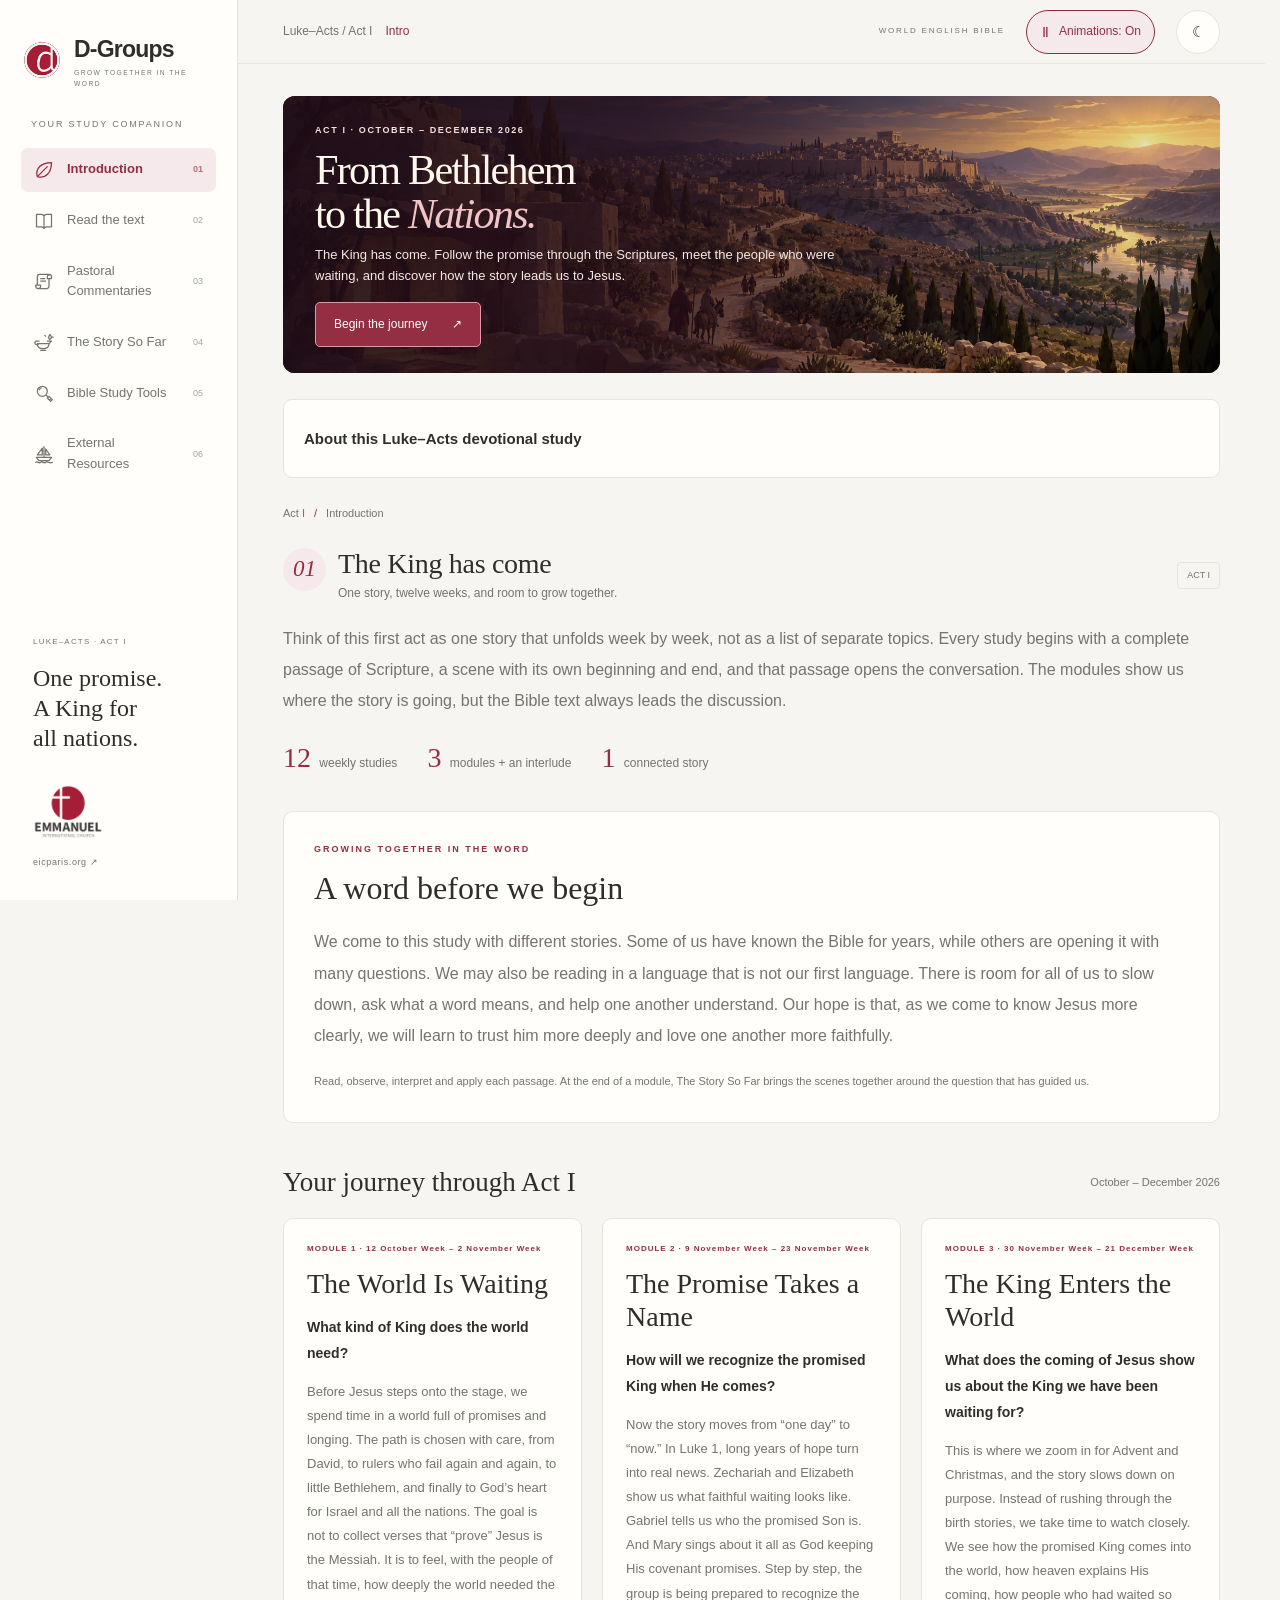
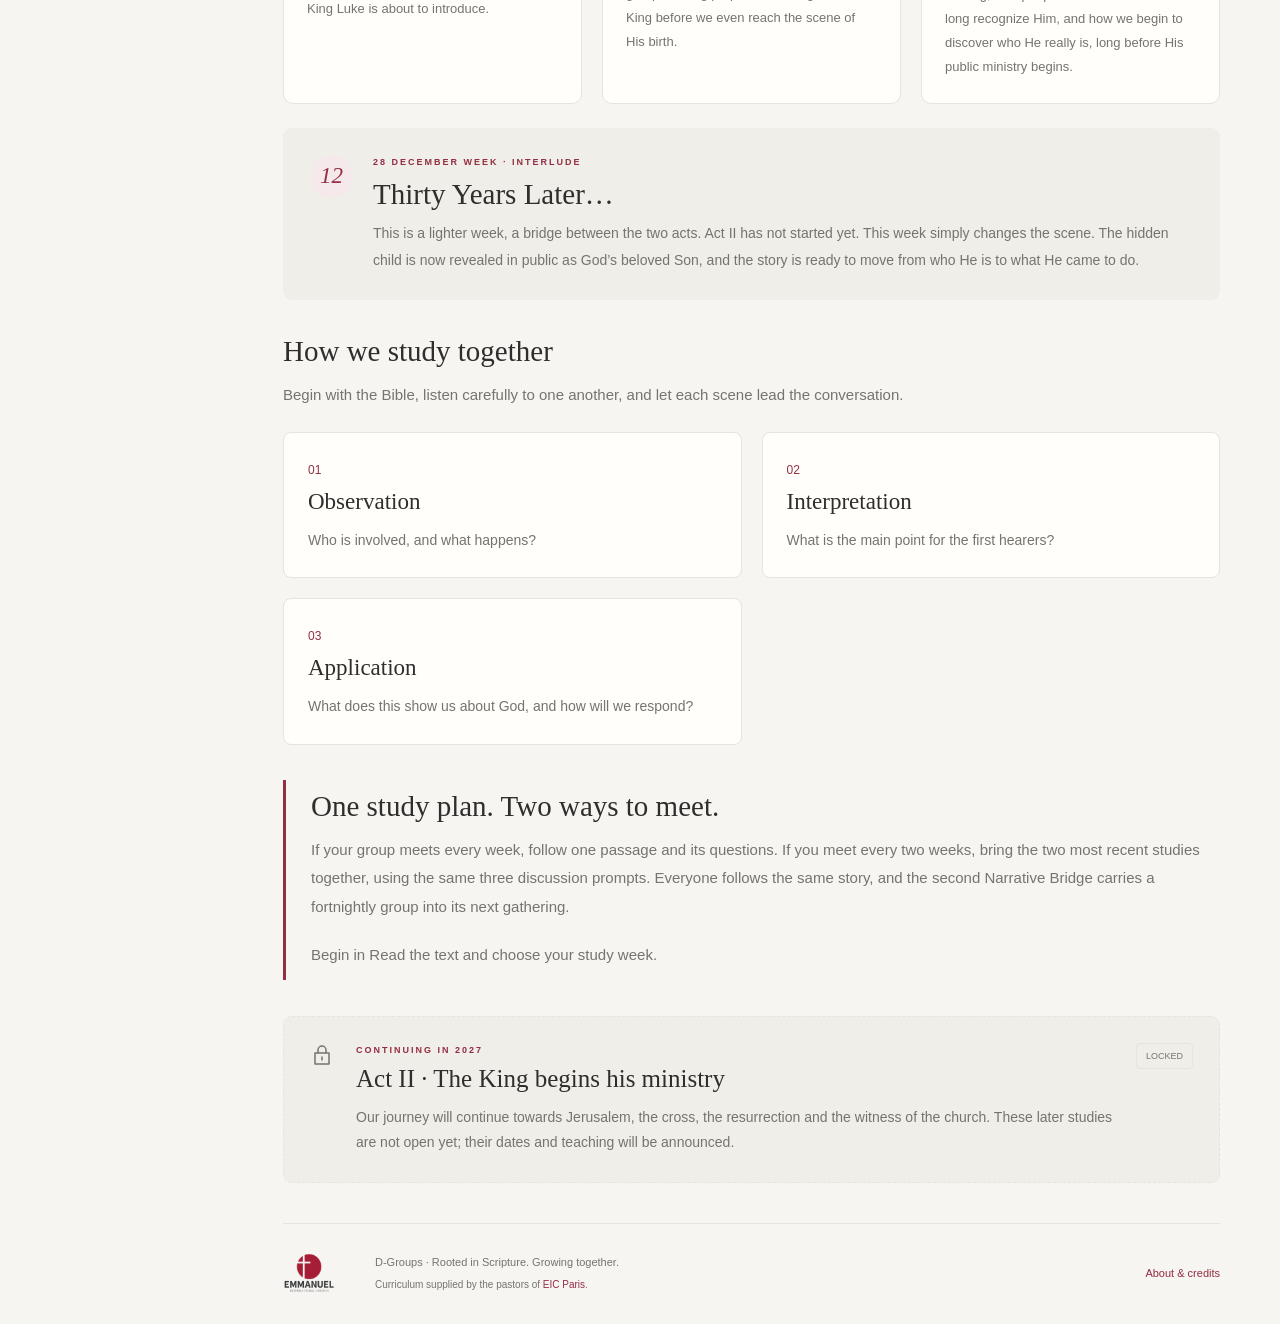
==== index.html @ e2144ac5 "Publish approved Luke 1 week 5 commentary" ====
<!doctype html>
<html lang="en">
<head>
 <meta charset="utf-8"><meta name="viewport" content="width=device-width, initial-scale=1, viewport-fit=cover">
 <script src="./motion-preference.js?v=15bc0a3595b8"></script>
 <meta name="theme-color" content="#942e42">
 <meta name="description" content="Study Luke and Acts with weekly Bible readings, pastoral devotionals, reflection questions and study tools. From Bethlehem to the Nations, by EIC Paris.">
 <meta name="lesson-catalog" content="./published/catalog.json"><meta name="lesson-base" content="./published">
 <meta name="reflection-catalog" content="./published/reflections.json">
 <meta name="story-catalog" content="./published/review-readings.json">
 <title>Luke and Acts Bible Study &amp; Devotionals | D-Groups</title>
 <link rel="stylesheet" href="./styles.css?v=f11941183ae0"><link rel="stylesheet" href="./luke.css?v=5e3410848af6"><link rel="stylesheet" href="./journey.css?v=678b47253d97"><link rel="stylesheet" href="./interaction.css?v=74ac4efec99b"><link rel="stylesheet" href="./refinement.css?v=b795a7e6c27e"><link rel="stylesheet" href="./motion.css?v=cc302277b628">
 <script type="module" src="./app.js?v=8bacefef93ff"></script>

 <!-- Sharing identity -->
 <link rel="icon" type="image/png" sizes="32x32" href="./assets/dgroups-icon-32.png?v=20261011">
 <link rel="icon" type="image/png" sizes="192x192" href="./assets/dgroups-icon-192.png?v=20261011">
 <link rel="apple-touch-icon" sizes="180x180" href="./assets/dgroups-apple-touch.png?v=20261011">

 <meta property="og:site_name" content="D-Groups · EIC Rueil-Malmaison">

 <meta property="og:image:type" content="image/jpeg">
 <meta property="og:image:width" content="1200">
 <meta property="og:image:height" content="630">
 <meta property="og:image:alt" content="From Bethlehem to the Nations. D-Groups October–December 2026 program. EIC Rueil-Malmaison.">

 <meta name="twitter:image:alt" content="From Bethlehem to the Nations. D-Groups October–December 2026 program. EIC Rueil-Malmaison.">
 <!-- /Sharing identity -->

<!-- Search discovery -->
<link rel="canonical" href="https://dgroupapp-luke-acts.eicparis.org/">
<link rel="alternate" hreflang="en" href="https://dgroupapp-luke-acts.eicparis.org/">
<link rel="alternate" hreflang="es" href="https://cnartatez-lgtm.github.io/dgroups-lucas-hechos-es/">
<meta name="robots" content="index, follow, max-image-preview:large">
<meta property="og:title" content="Luke and Acts Bible Study &amp; Devotionals | D-Groups"><meta property="og:description" content="Study Luke and Acts with weekly Bible readings, pastoral devotionals, reflection questions and study tools. From Bethlehem to the Nations, by EIC Paris."><meta property="og:url" content="https://dgroupapp-luke-acts.eicparis.org/"><meta property="og:type" content="website"><meta property="og:image" content="https://dgroupapp-luke-acts.eicparis.org/assets/share-en-20261011.jpg"><meta property="og:locale" content="en_GB"><meta name="twitter:card" content="summary_large_image"><meta name="twitter:title" content="Luke and Acts Bible Study &amp; Devotionals | D-Groups"><meta name="twitter:description" content="Study Luke and Acts with weekly Bible readings, pastoral devotionals, reflection questions and study tools. From Bethlehem to the Nations, by EIC Paris."><meta name="twitter:image" content="https://dgroupapp-luke-acts.eicparis.org/assets/share-en-20261011.jpg">
<script type="application/ld+json">{"@context":"https://schema.org","@type":"WebSite","@id":"https://dgroupapp-luke-acts.eicparis.org/#website","url":"https://dgroupapp-luke-acts.eicparis.org/","name":"Luke and Acts Bible Study & Devotionals | D-Groups","description":"Study Luke and Acts with weekly Bible readings, pastoral devotionals, reflection questions and study tools. From Bethlehem to the Nations, by EIC Paris.","inLanguage":"en","publisher":{"@type":"Organization","name":"EIC Paris","url":"https://eicparis.org/"},"image":"https://dgroupapp-luke-acts.eicparis.org/assets/share-en-20261011.jpg"}</script>
<link rel="stylesheet" href="./discovery.css?v=20261030-seo">
<!-- /Search discovery -->
</head>
<body>
 <a class="skip" href="#main">Skip to study</a>
 <aside class="sidebar">
  <a class="brand" href="#introduction" aria-label="D-Groups introduction"><img src="./assets/dgroups.png" alt="" width="42" height="42"><span>D-Groups<small>GROW TOGETHER IN THE WORD</small></span></a>
  <div class="sidebar-label">YOUR STUDY COMPANION</div>
  <nav id="navigation" aria-label="Study sections"></nav>
  <div class="sidebar-bottom"><div class="series-mark">LUKE–ACTS · ACT I</div><p>One promise.<br>A King for<br>all nations.</p><a class="eic-brand" href="https://eicparis.org/" target="_blank" rel="noopener noreferrer"><span class="eic-logo-switch"><img class="eic-logo-light" src="./assets/eic-logo-light.png" alt="Emmanuel International Church Paris"><img class="eic-logo-dark" src="./assets/eic-logo-dark.png" alt="Emmanuel International Church Paris"></span><span>eicparis.org ↗</span></a></div>
 </aside>
 <div class="workspace">
  <header class="topbar"><div class="breadcrumb">From Promise to Witness <span>/</span> <strong>Luke–Acts</strong></div><div class="top-actions"><span class="translation-label">WORLD ENGLISH BIBLE</span><button id="motion-toggle" class="motion-toggle" type="button" aria-pressed="true" aria-label="Animations: On">Animations: On</button><button id="theme" class="icon-button" aria-label="Switch to dark mode">☾</button></div></header>
  <main id="main" tabindex="-1">
   <section class="series-hero series-hero-overlay" aria-labelledby="book-title" hidden><div class="hero-copy"><div class="eyebrow">ACT I · OCTOBER – DECEMBER 2026</div><h1 id="book-title">From Bethlehem<br>to the <em>Nations.</em></h1><p>The King has come. Follow the promise through the Scriptures, meet the people who were waiting, and discover how the story leads us to Jesus.</p><a class="primary-button" href="#reading">Begin the journey <span aria-hidden="true">↗</span></a></div><img src="./assets/act-one.webp" alt="An exclusive Act I illustration of a road from Bethlehem towards Jerusalem and the Jordan valley at dawn." width="1672" height="941" loading="eager" fetchpriority="high" decoding="async"></section>

<!-- Discovery overview --><details id="search-overview" class="search-overview"><summary>About this Luke–Acts devotional study</summary><p>From Bethlehem to the Nations is a free Bible study for personal reflection and small groups. Read Scripture, explore its context and talk through observation, interpretation and application, with pastoral commentary from EIC Paris.</p><a href="https://dgroupapp-luke-acts.eicparis.org/devotionals/">Published devotionals →</a></details><!-- /Discovery overview -->
<div id="view"><p class="loading" role="status">Opening your study companion…</p></div>
   <footer><span class="footer-identity"><a class="footer-eic-mark" href="https://eicparis.org/" target="_blank" rel="noopener noreferrer"><span class="eic-logo-switch"><img class="eic-logo-light" src="./assets/eic-logo-light.png" alt="EIC Paris"><img class="eic-logo-dark" src="./assets/eic-logo-dark.png" alt="EIC Paris"></span></a><span>D-Groups · Rooted in Scripture. Growing together.<small class="pastoral-review">Curriculum supplied by the pastors of <a href="https://eicparis.org/" target="_blank" rel="noopener noreferrer">EIC Paris</a>.</small></span></span><button class="text-link" id="sources">About & credits</button></footer>
  </main>
 </div>
 <dialog id="detail" aria-labelledby="dialog-title"><div class="dialog-top"><span id="dialog-kicker" class="eyebrow"></span><button id="close-dialog" class="icon-button" aria-label="Close dialog">✕</button></div><div id="dialog-body"></div></dialog>
 <div class="toast" id="toast" role="status"></div>
 <noscript><p>This app needs JavaScript for its study tools. You can <a href="https://ebible.org/eng-web/LUK01.htm">read Luke in the World English Bible</a>.</p></noscript>
</body>
</html>
---- styles.css ----
@import url('./assets/fonts.css');
/* Multilingual reading, resources and schematic geography share the study palette. */
:root{--map-water:#dfe7e5}html.dark{--map-water:#334542}
#language{max-width:135px;min-height:38px;padding:7px 10px;border:1px solid var(--line);border-radius:20px;background:var(--surface);color:var(--ink);font-size:12px}.sidebar{overflow-y:auto}.sidebar-label{margin-top:28px!important}.nav-item{padding-top:11px!important;padding-bottom:11px!important}.sidebar-bottom{padding-top:18px!important}.resource-section{margin:26px 0}.resource-section>h3{font:25px var(--serif);margin-bottom:15px}.resource-grid{display:grid;grid-template-columns:repeat(3,minmax(0,1fr));gap:15px}.resource-card{display:flex;flex-direction:column;align-items:flex-start;position:relative;gap:12px;padding:24px;background:var(--surface);border:1px solid var(--line);border-radius:10px;color:var(--ink);transition:transform .2s,border-color .2s}.resource-card:hover{transform:translateY(-3px);border-color:var(--accent)}.resource-card h4{font:22px var(--serif);margin:0;padding-right:20px}.resource-card p{color:var(--muted);font-size:12px;flex:1}.resource-card small{font-size:10px;color:var(--muted);overflow-wrap:anywhere}.resource-number{position:absolute;right:18px;top:20px;color:var(--accent)}.resource-card .text-link{margin-top:9px}.map-layout{display:grid;grid-template-columns:minmax(0,1.5fr) minmax(235px,1fr);gap:22px}.map-figure{margin:0;overflow:hidden}.map-toolbar{display:flex;justify-content:space-between;padding:16px 20px;font-size:12px}.map-canvas{position:relative;width:100%}.map-canvas svg{display:block;width:100%;height:auto}.water-label{font:14px var(--sans);fill:var(--muted)}.map-pin{position:absolute;transform:translate(-50%,-50%);background:transparent;min-width:44px;min-height:44px;display:flex;align-items:center;justify-content:center;padding:0;z-index:1}.map-pin>span{width:12px;height:12px;border-radius:50%;border:2px solid var(--surface);background:var(--accent);box-shadow:0 0 0 1px var(--accent)}.map-pin b{position:absolute;top:35px;left:50%;transform:translateX(-50%);font-size:11px;font-weight:500;background:var(--surface);padding:2px 5px;border-radius:3px;white-space:nowrap;pointer-events:none}.map-pin.region{z-index:0}.map-pin.region>span{width:29px;height:29px;background:var(--accent-soft);border:1px dashed var(--accent);box-shadow:none}.map-pin.active>span{box-shadow:0 0 0 5px var(--accent-soft)}.map-pin.active b{color:var(--accent);font-weight:700}.map-detail h3{margin:13px 0}.map-detail>small{color:var(--accent)}.map-detail>p{margin:18px 0}.map-figure figcaption{padding:18px;font-size:11px;color:var(--muted)}.place-list{display:flex;flex-wrap:wrap;gap:9px;margin-top:20px}.place-list .word-pill{min-height:40px}.personal-plan{margin-top:30px}.personal-plan h3{margin:12px 0}.personal-plan>p{max-width:750px}.personal-plan form{display:flex;gap:18px;align-items:end;flex-wrap:wrap;margin:22px 0}.personal-plan label{display:grid;gap:6px;font-size:12px}.personal-plan select,.personal-plan input{padding:10px;border:1px solid var(--line);border-radius:5px;background:var(--surface);color:var(--ink);min-height:42px}.personal-plan button{min-height:42px}.plan-dates{display:grid;grid-template-columns:repeat(4,minmax(0,1fr));gap:10px;list-style:none;padding:0}.plan-dates li{padding:12px;background:var(--soft);border-radius:6px;display:flex;flex-direction:column;gap:5px;font-size:11px}.plan-dates strong{color:var(--accent);font-size:13px}
@media(max-width:1100px){.resource-grid{grid-template-columns:repeat(2,minmax(0,1fr))}.top-actions{gap:10px!important}.translation-label{display:none!important}}
@media(max-width:900px){.map-layout{grid-template-columns:1fr}.map-canvas{max-width:600px;margin:auto}.sidebar{overflow:visible}.sidebar-label{display:none!important}#navigation{display:flex!important;overflow-x:auto;scrollbar-width:thin}#navigation .nav-item{min-width:78px;flex:1 0 78px;margin:0;text-align:center;justify-content:center}.plan-dates{grid-template-columns:repeat(2,minmax(0,1fr))}}
@media(max-width:640px){.resource-grid{grid-template-columns:1fr}.resource-card{padding:21px}.topbar{padding-inline:18px!important;gap:8px!important}.breadcrumb{font-size:10px!important}.breadcrumb>span{margin-inline:5px!important}#language{max-width:110px;font-size:11px}.map-pin b{font-size:10px}.map-detail{padding:22px}.personal-plan form{display:grid;grid-template-columns:1fr;width:100%}.personal-plan input,.personal-plan select{width:100%;min-width:0}.personal-plan{padding:20px}.place-list .word-pill{font-size:11px}.water-label{font-size:15px}}

:root{--bg:#f6f5f2;--surface:#fffefa;--paper:#fffefa;--ink:#302e2c;--muted:#77736d;--line:#e7e3dd;--accent:#942e42;--accent-soft:#f5e9eb;--sage:#637365;--soft:#efeee8;--cloud-emphasis:#66635f;--serif:'Study Serif',Georgia,'Times New Roman',serif;--sans:'Study Sans',Arial,sans-serif;--reading-size:19px;color-scheme:light}
html.dark{--bg:#191a19;--surface:#212321;--paper:#242623;--ink:#ece9e2;--muted:#aaa9a0;--line:#373a35;--accent:#e7a0ac;--accent-soft:#3b2b30;--sage:#abc0a9;--soft:#2b2e29;--cloud-emphasis:#bbb8b1;color-scheme:dark}
*{box-sizing:border-box}html{scroll-behavior:smooth;scroll-padding-top:95px}body{margin:0;font:14px/1.6 var(--sans);background:var(--bg);color:var(--ink)}button,input,select{font:inherit}button,a,input,select{touch-action:manipulation}button{cursor:pointer}button{color:inherit}a{color:var(--accent)}button:disabled{cursor:default;opacity:.5}button:focus-visible,a:focus-visible,select:focus-visible,input:focus-visible,summary:focus-visible{outline:3px solid var(--accent);outline-offset:4px}button{border:0}h1,h2,h3,p{margin:0}h2,h3{font-weight:500}a{text-decoration:none}.skip{position:fixed;top:-70px;left:20px;padding:12px;background:var(--surface);z-index:100}.skip:focus{top:12px}.sidebar{position:fixed;inset:0 auto 0 0;width:238px;background:var(--surface);border-right:1px solid var(--line);padding:31px 21px;display:flex;flex-direction:column;z-index:30}.brand{display:flex;align-items:center;gap:11px;color:var(--ink);font-size:23px;font-weight:600;letter-spacing:-.8px}.brand img{border-radius:50%;object-fit:cover}.brand small{display:block;font-size:6.7px;letter-spacing:1.45px;font-weight:500;color:var(--muted);margin-top:0}.sidebar-label{font-size:9px;color:var(--muted);letter-spacing:1.8px;margin:54px 10px 16px}.nav-item{width:100%;display:flex;gap:13px;align-items:center;padding:14px 13px;margin-bottom:7px;border-radius:7px;text-align:left;background:transparent;color:var(--muted);transition:background .2s,color .2s}.nav-item svg{width:20px;height:20px;flex-shrink:0}.nav-item .nav-text{flex:1}.nav-item small{font-size:9px;opacity:.65}.nav-item.active{background:var(--accent-soft);color:var(--accent);font-weight:600}.nav-item:hover{background:var(--soft)}.sidebar-bottom{margin-top:auto;padding:35px 12px 0}.series-mark{font:8px var(--sans);letter-spacing:1.2px;color:var(--muted)}.sidebar-bottom p{font-family:var(--serif);font-size:22px;line-height:1.25;margin:17px 0 25px}.church{font-size:10px;color:var(--muted);line-height:1.8}.workspace{margin-left:238px}.topbar{height:77px;padding:0 45px;display:flex;align-items:center;justify-content:space-between;border-bottom:1px solid var(--line);gap:15px;background:var(--bg)}.breadcrumb{font-size:12px;color:var(--muted)}.breadcrumb span{margin:0 13px;color:#bab5ae}.breadcrumb strong{color:var(--ink);font-weight:500}.top-actions{display:flex;align-items:center;gap:21px}.translation-label{font-size:8px;letter-spacing:1.8px;color:var(--muted)}.icon-button{display:inline-flex;align-items:center;justify-content:center;width:35px;height:35px;border:1px solid var(--line);background:var(--surface);border-radius:50%;flex-shrink:0}.icon-button svg{width:16px;height:16px}main{max-width:1320px;padding:32px 45px 0;margin:auto}.book-intro{display:grid;grid-template-columns:1.15fr 1fr;min-height:270px;border-bottom:1px solid var(--line);padding-bottom:27px;margin-bottom:27px;position:relative;overflow:hidden}.intro-copy{position:relative;z-index:1;padding:6px 0}.eyebrow{font-size:9px;letter-spacing:2px;color:var(--accent);font-weight:600;display:flex;align-items:center;gap:9px}.eyebrow>span{display:inline-block;width:5px;height:5px;border-radius:50%;background:var(--accent)}h1{font:49px/1.04 var(--serif);letter-spacing:-1.8px;margin:17px 0 15px}h1 em{font-weight:400;color:var(--accent)}.intro-copy p{font-size:11px;color:var(--muted);line-height:1.8}.text-link{font-size:11px;color:var(--accent);background:none;padding:0;display:inline-flex;gap:20px;align-items:center}.intro-copy>.text-link{margin-top:18px}.intro-art{position:relative;overflow:hidden;align-self:stretch}.intro-art img{width:100%;height:100%;position:absolute;object-fit:cover;object-position:52% 45%;mix-blend-mode:multiply;mask-image:linear-gradient(90deg,transparent,black 14%);opacity:.91}.intro-art>span{position:absolute;bottom:2px;right:0;font-size:8px;letter-spacing:2px;color:var(--muted)}.dark .intro-art img,.dark .overview-image{filter:invert(1) hue-rotate(180deg);mix-blend-mode:screen;opacity:.75}.section-head{display:flex;align-items:center;justify-content:space-between;gap:15px;margin-bottom:20px}.section-title{display:flex;gap:12px;align-items:center}.step{font:italic 23px var(--serif);color:var(--accent);background:var(--accent-soft);width:43px;height:43px;display:flex;align-items:center;justify-content:center;border-radius:50%}.section-head h2{font:24px var(--serif);letter-spacing:-.3px}.section-head p{font-size:10px;color:var(--muted);margin-top:3px}.tag{font-size:9px;padding:5px 9px;border:1px solid var(--line);border-radius:4px;color:var(--muted);white-space:nowrap}.reader-grid{display:grid;grid-template-columns:minmax(0,1fr) 290px;gap:22px;align-items:start}.paper{background:var(--paper);border:1px solid var(--line);border-radius:9px;overflow:hidden}.reader-toolbar{display:flex;align-items:center;justify-content:space-between;flex-wrap:wrap;gap:10px;padding:15px 22px;border-bottom:1px solid var(--line)}select{padding:8px 24px 8px 10px;background:var(--surface);border:1px solid var(--line);border-radius:5px;color:var(--ink);max-width:100%;font-size:11px}.type-tools{display:flex;align-items:center;gap:5px}.type-tools button{background:transparent;padding:3px 8px;font-size:12px;border-radius:3px}.type-tools button:hover{background:var(--soft)}.reading-text{padding:8px 29px 26px}.passage-heading{font:21px var(--serif);margin:24px 0 14px}.passage-heading small{display:block;font:8px var(--sans);color:var(--accent);letter-spacing:1.8px;margin-bottom:7px}.verse{position:relative;font:var(--reading-size)/1.9 var(--serif);margin:0 0 8px;padding:6px 9px 6px 31px;border-radius:4px;transition:background .25s;scroll-margin-top:25px}.verse.selected{background:var(--accent-soft)}.verse-num{position:absolute;left:5px;top:11px;background:none;color:var(--accent);font:10px var(--sans);padding:3px 2px;min-width:19px}.verse-num:hover{background:var(--accent);color:var(--paper);border-radius:4px}mark{background:#eed69e;color:#4a3827;border-radius:2px;padding:0 1px}.dark mark{background:#69532c;color:#fff2d6}.scripture-credit{border-top:1px solid var(--line);padding:15px 25px;font-size:9px;color:var(--muted)}.study-aside{display:grid;gap:17px;position:sticky;top:24px}.side-card{border:1px solid var(--line);background:var(--surface);border-radius:9px;padding:21px}.side-card h3{font:19px var(--serif);margin:9px 0}.side-card p{font-size:11px;color:var(--muted);line-height:1.75}.side-card .eyebrow{font-size:8px;letter-spacing:1.5px}.side-header{display:flex;align-items:center;justify-content:space-between}.side-header svg{width:16px;height:16px;color:var(--accent)}.word-pills{display:flex;flex-wrap:wrap;gap:7px;margin:14px 0}.word-pill{display:flex;gap:8px;align-items:center;border:1px solid var(--line);border-radius:5px;padding:6px 9px;background:var(--surface);font-size:11px;transition:transform .15s,border-color .15s}.word-pill:hover{border-color:var(--accent);transform:translateY(-1px)}.word-pill.active{background:var(--accent-soft);border-color:var(--accent);color:var(--accent)}.word-pill b{font-size:9px;background:var(--soft);padding:0 4px;border-radius:2px;font-weight:500}.side-card .text-link{font-size:10px;margin-top:6px}.reference-row{display:flex;align-items:center;justify-content:space-between;padding:10px 0;width:100%;border-bottom:1px solid var(--line);background:none;text-align:left;font-size:12px}.reference-row span{color:var(--accent);font-size:11px}.reference-row small{font-size:9px;color:var(--muted)}.aside-prompt{background:var(--soft);border-radius:8px;padding:20px}.aside-prompt svg{color:var(--sage);width:20px;height:20px;margin-bottom:9px}.aside-prompt p{font:italic 17px/1.45 var(--serif)}.aside-prompt small{font-size:9px;color:var(--muted);display:block;margin-top:10px}.selected-info{padding:13px 17px;background:var(--accent-soft);font-size:11px;border-bottom:1px solid var(--line);display:flex;align-items:center;justify-content:space-between;gap:12px}.selected-info button{background:none;color:var(--accent);font-size:11px}.study-panel{animation:arrive .35s ease both}.tabs{display:flex;gap:5px;margin:0 0 18px;background:var(--soft);padding:5px;border-radius:7px;width:fit-content}.tabs button{font-size:12px;padding:8px 17px;background:none;border-radius:4px;color:var(--muted)}.tabs button.active{background:var(--surface);color:var(--accent);box-shadow:0 1px 4px #00000008}.analysis-grid{display:grid;grid-template-columns:minmax(0,1fr) 275px;gap:24px}.info-note{font-size:11px;color:var(--muted);line-height:1.8;margin-bottom:18px;max-width:680px}.analysis-table{width:100%;border-collapse:collapse}.analysis-table th{text-align:center;font-size:9px;font-weight:500;color:var(--muted);letter-spacing:.4px;padding:15px 10px;border-bottom:1px solid var(--line)}.analysis-table th:first-child{text-align:left;padding-left:22px}.analysis-table td{border-bottom:1px solid var(--line);padding:11px 10px;text-align:center;font-size:12px}.analysis-table td:first-child{text-align:left;padding-left:22px}.analysis-table td button{background:none;padding:0;color:var(--accent);text-align:left}.analysis-table .count-cell{font-weight:600}.heat{display:inline-block;min-width:25px;border-radius:3px;padding:3px;background:var(--accent-soft);color:var(--accent)}.analysis-table tr:last-child td{border:0}.analysis-table tr:hover{background:var(--soft)}.analysis-table caption{text-align:left;padding:15px 22px;font:19px var(--serif);border-bottom:1px solid var(--line)}.concept-grid{display:grid;grid-template-columns:repeat(2,minmax(0,1fr));gap:18px}.concept-card{background:var(--surface);border:1px solid var(--line);border-radius:9px;padding:26px;position:relative}.concept-icon{width:37px;height:37px;border-radius:8px;background:var(--accent-soft);color:var(--accent);display:flex;align-items:center;justify-content:center;margin-bottom:19px}.concept-icon svg{width:22px;height:22px}.concept-card h3{font:25px var(--serif);margin:8px 0 11px}.concept-card p{font-size:12px;line-height:1.8;color:var(--muted)}.concept-card .text-link{margin-top:18px}.glossary-head{margin:35px 0 20px;display:flex;justify-content:space-between;align-items:center;gap:20px}.glossary-head h3{font:25px var(--serif)}input[type=search]{background:var(--surface);border:1px solid var(--line);border-radius:5px;padding:10px 14px;color:var(--ink);width:225px;font-size:12px}.glossary-list{display:grid;grid-template-columns:1fr 1fr;gap:0 25px}.glossary-item{border-top:1px solid var(--line)}summary{cursor:pointer;list-style:none;padding:15px 0;display:flex;justify-content:space-between;align-items:center;gap:12px}summary::-webkit-details-marker{display:none}summary span{font:19px var(--serif)}summary small{font-size:10px;color:var(--muted);margin-left:auto}summary b{font-weight:400;color:var(--accent);transition:transform .2s}details[open] summary b{transform:rotate(45deg)}.definition{padding:0 0 19px;font-size:12px;line-height:1.85;color:var(--muted)}.definition .text-link{margin-top:13px}.visual-paper{border:1px solid var(--line);background:var(--surface);border-radius:9px;overflow:hidden}.visual-paper button{display:block;width:100%;padding:0;background:var(--surface);position:relative}.overview-image{width:100%;display:block;max-height:570px;object-fit:cover;mix-blend-mode:multiply}.zoom-tag{position:absolute;bottom:20px;right:20px;background:var(--surface);border:1px solid var(--line);border-radius:30px;padding:8px 14px;font-size:11px}.visual-caption{padding:19px 25px;color:var(--muted);font-size:11px;border-top:1px solid var(--line)}.storyline{display:grid;grid-template-columns:repeat(4,1fr);gap:20px;margin-top:25px}.storyline button{background:none;text-align:left;border-top:2px solid var(--accent);padding:17px 0}.storyline small{font-size:9px;color:var(--accent);letter-spacing:1px}.storyline h3{font:21px/1.2 var(--serif);margin:9px 0}.storyline p{font-size:11px;color:var(--muted)}.release-notice{padding:19px 23px;border:1px solid var(--line);background:var(--surface);border-radius:8px;margin-bottom:22px;display:flex;gap:17px;align-items:center}.release-notice svg{width:25px;height:25px;color:var(--accent);flex-shrink:0}.release-notice p{font-size:12px}.release-notice small{display:block;color:var(--muted);font-size:10px;margin-top:3px}.lesson-list{display:grid;gap:12px}.lesson-card{padding:23px;display:grid;grid-template-columns:45px 1fr auto;gap:20px;align-items:center;border:1px solid var(--line);background:var(--surface);border-radius:8px}.lesson-number{font:italic 28px var(--serif);color:var(--muted)}.lesson-card h3{font:23px var(--serif);margin:4px 0 6px}.lesson-card p{color:var(--muted);font-size:10px}.lesson-card .eyebrow{font-size:8px;letter-spacing:1.2px}.lesson-status{text-align:right;display:flex;flex-direction:column;align-items:flex-end;gap:8px}.status-pill{display:flex;align-items:center;gap:6px;padding:5px 9px;background:var(--soft);font-size:9px;border-radius:4px;color:var(--muted)}.status-pill svg{width:12px;height:12px}.available .status-pill{background:var(--accent-soft);color:var(--accent)}.lesson-status .text-link{font-size:11px}.lesson-status small{font-size:9px;color:var(--muted)}.primary-button{border:1px solid var(--accent);background:var(--accent);color:var(--surface);padding:9px 16px;border-radius:5px;font-size:11px}.dark .primary-button{color:#211a1b}.error{padding:35px;border:1px solid var(--line);border-radius:8px;background:var(--surface);text-align:center}.error p{margin:0 0 17px;color:var(--muted)}.loading{padding:50px;text-align:center;color:var(--muted)}footer{display:flex;justify-content:space-between;gap:15px;margin-top:40px;padding:24px 0;border-top:1px solid var(--line);font-size:9px;color:var(--muted)}footer .text-link{font-size:9px}.footer-dot{padding:0 8px}dialog{background:var(--surface);color:var(--ink);width:min(780px,calc(100% - 32px));max-height:88dvh;padding:30px;border:1px solid var(--line);border-radius:12px;box-shadow:0 30px 120px #0003}dialog::backdrop{background:#17161199;backdrop-filter:blur(5px)}dialog[open]{animation:arrive .2s ease}.dialog-top{display:flex;align-items:center;justify-content:space-between;gap:12px;margin-bottom:20px}#dialog-body h2{font:32px var(--serif);line-height:1.15;margin:0 0 19px}#dialog-body h3{font:24px var(--serif);margin:27px 0 12px}#dialog-body p{font-size:14px;line-height:1.85;margin-bottom:14px;color:var(--muted)}#dialog-body .scripture-quote{font:21px/1.8 var(--serif);color:var(--ink)}#dialog-body .scripture-quote sup{font:10px var(--sans);color:var(--accent);margin-right:8px}#dialog-body img{display:block;width:100%;height:auto;border-radius:5px}#dialog-body .text-link{margin-top:12px}#dialog-body .reference-row{padding:14px 0}.point-reference{font-size:10px;color:var(--accent);margin-bottom:9px}.toast{position:fixed;bottom:25px;left:50%;transform:translate(-50%,20px);background:var(--ink);color:var(--surface);padding:12px 23px;border-radius:30px;opacity:0;transition:.25s;pointer-events:none;z-index:70;font-size:12px}.toast.show{opacity:1;transform:translate(-50%,0)}.empty{font-size:12px;color:var(--muted);padding:25px 0}.annotation{font-size:10px;color:var(--muted);margin-top:20px}.sr-only{position:absolute;width:1px;height:1px;padding:0;margin:-1px;overflow:hidden;clip:rect(0,0,0,0);white-space:nowrap;border:0}@keyframes arrive{from{opacity:0;transform:translateY(7px)}to{opacity:1;transform:translateY(0)}}
@media(min-width:1550px){h1{font-size:58px}.book-intro{min-height:305px}.intro-copy p{font-size:12px}.reader-grid{grid-template-columns:minmax(0,1fr) 325px}}
@media(max-width:1150px){.sidebar{width:200px;padding:28px 13px}.workspace{margin-left:200px}.brand{font-size:21px}.brand small{font-size:5.7px}.topbar{padding:0 28px}main{padding:28px 28px 0}.reader-grid{grid-template-columns:minmax(0,1fr) 245px;gap:15px}.side-card{padding:17px}.reading-text{padding:5px 16px 20px}h1{font-size:44px}.analysis-grid{grid-template-columns:1fr}.analysis-grid>aside{display:none}}
@media(max-width:900px){.sidebar{width:175px}.workspace{margin-left:175px}.brand{font-size:18px;gap:7px}.brand img{width:34px;height:34px}.brand small{font-size:5px;letter-spacing:1px}.nav-item{font-size:12px;gap:9px;padding:13px 8px}.nav-item small{display:none}.sidebar-label{font-size:7px}.reader-grid{grid-template-columns:1fr}.study-aside{position:static;grid-template-columns:1fr 1fr}.aside-prompt{display:none}.translation-label{display:none}.intro-copy p br{display:none}h1{font-size:39px}.book-intro{min-height:255px}.intro-art img{object-position:30% center}.lesson-card{gap:12px;padding:19px}.lesson-card h3{font-size:21px}.analysis-table th,.analysis-table td{padding:11px 6px}}
@media(max-width:640px){.sidebar{position:sticky;top:0;width:100%;height:auto;padding:0;border-right:0;border-bottom:1px solid var(--line);overflow:hidden}.brand,.sidebar-label,.sidebar-bottom{display:none}#navigation{display:flex;width:100%;overflow:hidden}.nav-item{flex:0 1 20%;width:20%;min-width:0;flex-direction:column;padding:10px 1px 8px;gap:3px;margin:0;border-radius:0;font-size:8.5px;white-space:nowrap;overflow:hidden}.nav-text{display:block;width:100%;min-width:0;overflow:hidden;text-overflow:ellipsis}.nav-item svg{width:18px;height:18px}.nav-item.active{box-shadow:inset 0 -2px var(--accent)}.workspace{margin-left:0}.topbar{height:57px;padding:0 19px}.breadcrumb{font-size:10px}.breadcrumb span{margin:0 8px}main{padding:20px 17px 0}.book-intro{grid-template-columns:1.4fr 1fr;min-height:225px;margin-bottom:23px;padding-bottom:20px}.intro-copy{padding:0}.eyebrow{font-size:7px;letter-spacing:1.5px}h1{font-size:35px;letter-spacing:-1.3px;margin:15px 0 13px}.intro-copy p{font-size:10px;line-height:1.7}.intro-copy>.text-link{font-size:10px;margin-top:14px}.intro-art{margin-left:-25px}.intro-art img{object-position:28% center;opacity:.75;mask-image:linear-gradient(90deg,transparent,black 35%)}.intro-art>span{font-size:6px;letter-spacing:1px}.section-head{gap:8px;margin-bottom:16px}.section-head h2{font-size:22px}.section-head p{font-size:9px}.step{width:36px;height:36px;font-size:20px}.tag{font-size:7px;padding:4px 6px}.reading-text{padding:4px 12px 17px}.reader-toolbar{padding:12px 14px}.verse{padding-left:28px;font-size:calc(var(--reading-size) - 1px);line-height:1.8;scroll-margin-top:90px}.passage-heading{font-size:21px}.study-aside{grid-template-columns:1fr}.study-aside .side-card{padding:21px}.concept-grid{grid-template-columns:1fr}.concept-card{padding:23px}.glossary-list{grid-template-columns:1fr}.glossary-head{flex-wrap:wrap;gap:12px}input[type=search]{width:100%}.storyline{grid-template-columns:1fr 1fr}.storyline h3{font-size:21px}.lesson-card{grid-template-columns:27px 1fr;gap:13px;padding:18px}.lesson-status{grid-column:2;text-align:left;align-items:flex-start;flex-direction:row;flex-wrap:wrap;align-items:center}.lesson-status small{width:100%}.lesson-card h3{font-size:22px}.release-notice{padding:17px}.release-notice p{font-size:11px}.tabs{width:100%}.tabs button{flex:1;font-size:11px;padding:8px 9px}.analysis-table th{font-size:8px}.analysis-table td{font-size:11px}.analysis-table td:first-child,.analysis-table th:first-child{padding-left:11px}.heat{min-width:18px;padding:3px}.analysis-table th,.analysis-table td{padding:10px 3px}.analysis-table td button{font-size:11px}footer{flex-direction:column;gap:7px;font-size:8px;margin-top:30px;padding:20px 0}dialog{padding:22px;max-height:90dvh}#dialog-body h2{font-size:29px}.dialog-top .eyebrow{font-size:8px}.visual-caption{padding:16px;font-size:10px}.overview-image{min-height:220px;object-fit:cover}.toast{font-size:11px;width:max-content;max-width:90%}}

.mobile-label{display:none}.nav-item{font-size:12px}.visual-paper{margin:0}@media(max-width:640px){.nav-item{font-size:9px}.desktop-label{display:none}.mobile-label{display:block}}

/* Introduction: the manuscript becomes a guided entry into the biblical text. */
.introduction-lead{padding:30px;margin-bottom:20px}.introduction-lead h2{font:32px/1.2 var(--serif);margin:12px 0 17px}.introduction-lead p{font-size:15px;line-height:1.9;max-width:850px;color:var(--muted)}.introduction-lead>small{display:block;font-size:11px;color:var(--muted);margin-top:17px}.intro-steps{display:flex;flex-wrap:wrap;gap:18px 32px;border-top:1px solid var(--line);margin-top:23px;padding-top:20px;font-size:12px}.intro-steps b{color:var(--accent);font-weight:500;margin-right:9px}.intro-facts{display:grid;grid-template-columns:repeat(2,minmax(0,1fr));gap:12px;margin-bottom:20px}.intro-facts .side-card p{font-size:13px;margin-top:8px}.intro-accordion{display:grid;gap:10px}.intro-section{margin-bottom:0}.intro-section summary{padding:20px 24px}.intro-section summary>span{display:flex;align-items:center;gap:17px;line-height:1.4}.intro-section summary small{font:10px var(--sans);color:var(--accent);margin:0}.intro-section summary b{font-size:22px}.intro-section-body{max-width:920px;padding:0 26px 27px}.intro-section-body p{font-size:14px;line-height:1.95;margin-top:15px;color:var(--muted)}.intro-section-body .text-link{margin-top:20px}.next-step{display:flex;align-items:center;justify-content:space-between;gap:20px;margin-top:25px;padding:24px;background:var(--soft);border-radius:8px}.next-step p{font:21px var(--serif)}
@media(max-width:640px){#navigation .nav-item{flex-basis:16.666%;width:16.666%;min-height:59px}.introduction-lead{padding:22px}.introduction-lead h2{font-size:28px}.introduction-lead p{font-size:14px}.intro-steps{gap:12px;flex-direction:column}.intro-facts{grid-template-columns:1fr}.intro-section summary{padding:17px 19px}.intro-section summary>span{font-size:18px;gap:12px}.intro-section-body{padding:0 20px 22px}.intro-section-body p{font-size:14px;line-height:1.85}.next-step{align-items:flex-start;flex-direction:column;padding:20px}}

/* Frequency cloud: the baseline stays readable while repetition adds emphasis. */
.word-tabs{width:100%;margin-bottom:12px}.word-tabs button{flex:1;display:flex;align-items:center;justify-content:center;gap:7px}.word-tabs small{font-size:9px;background:var(--accent-soft);color:var(--accent);border-radius:20px;padding:1px 6px}.cloud-instruction{text-align:center;color:var(--muted);font-size:11px;margin:0 0 15px}.word-cloud{padding:25px 24px 0}.word-cloud-list{min-height:190px;display:flex;flex-wrap:wrap;align-items:center;align-content:center;justify-content:center;gap:10px;padding:12px 8px 27px}.word-cloud-pill{display:inline-flex;align-items:center;gap:9px;min-height:38px;padding:8px 13px;border:1px solid var(--line);border-radius:999px;background:var(--accent-soft);font-size:14px;font-weight:450;line-height:1;letter-spacing:-.1px;transition:transform .18s ease,border-color .18s ease,box-shadow .18s ease}.word-cloud-pill.frequency-2{padding:9px 15px;border-color:color-mix(in srgb,var(--accent) 18%,var(--line));font-size:16.5px;font-weight:500}.word-cloud-pill.frequency-3{padding:10px 17px;border-color:color-mix(in srgb,var(--accent) 24%,var(--line));font-size:19.5px;font-weight:550}.word-cloud-pill.frequency-4{padding:11px 19px;border-color:color-mix(in srgb,var(--accent) 31%,var(--line));font-size:22px;font-weight:600}.word-cloud-pill.frequency-5{padding:12px 21px;border-color:color-mix(in srgb,var(--accent) 38%,var(--line));font-size:25px;font-weight:640;letter-spacing:-.45px}.word-cloud-pill.frequency-3>span,.word-cloud-pill.frequency-4>span,.word-cloud-pill.frequency-5>span{color:var(--cloud-emphasis)}.word-cloud-pill:hover{transform:translateY(-2px);border-color:var(--accent);box-shadow:0 7px 20px #52142612}.word-cloud-pill.active{border-color:var(--accent);color:var(--accent);box-shadow:0 0 0 3px var(--accent-soft)}.word-cloud-pill.active>span{color:var(--accent)}.word-cloud-pill b{display:flex;align-items:center;justify-content:center;min-width:21px;height:21px;padding:0 5px;border-radius:50%;background:var(--surface);font-size:10px;font-weight:600;letter-spacing:0}.word-cloud-footer{border-top:1px solid var(--line);display:flex;align-items:center;justify-content:space-between;gap:15px;padding:13px 2px;color:var(--muted);font-size:10px}.word-cloud-footer label{display:flex;align-items:center;gap:7px;cursor:pointer}.word-study-grid{display:grid;grid-template-columns:minmax(0,1.65fr) minmax(240px,.65fr);gap:18px;margin-top:18px}.word-definition{min-height:205px}.word-definition h3{font-size:28px}.word-pattern{margin:20px 0 18px;padding:15px 15px 12px;background:var(--soft);border:1px solid var(--line);border-radius:8px}.word-pattern-head{display:flex;align-items:center;justify-content:space-between;gap:15px;margin-bottom:8px}.word-pattern-head span{font-size:8px;letter-spacing:1.3px;color:var(--muted)}.word-pattern-head strong{font-size:9px;font-weight:600;color:var(--accent)}.word-pattern-plot{height:160px}.word-pattern-plot svg{display:block;width:100%;height:100%;overflow:visible}.pattern-grid{stroke:var(--line);stroke-width:1;vector-effect:non-scaling-stroke}.pattern-area{fill:var(--accent-soft);opacity:.92}.pattern-line{fill:none;stroke:var(--accent);stroke-width:2.5;stroke-linecap:round;stroke-linejoin:round;vector-effect:non-scaling-stroke}.pattern-stem{stroke:color-mix(in srgb,var(--accent) 28%,transparent);stroke-width:1;stroke-dasharray:3 4;vector-effect:non-scaling-stroke}.pattern-point{fill:var(--surface);stroke:var(--accent);stroke-width:2;vector-effect:non-scaling-stroke}.verse-axis{display:grid;grid-template-columns:repeat(21,1fr);gap:0;margin:1px 0 0;color:var(--muted);font-size:7px;text-align:center}.word-pattern figcaption{margin-top:8px;color:var(--muted);font-size:9px;line-height:1.55}.word-distribution{display:grid;grid-template-columns:repeat(4,1fr);gap:8px;margin:19px 0}.word-distribution div{background:var(--soft);border-radius:6px;padding:10px;text-align:center}.word-distribution small{display:block;color:var(--muted);font-size:8px;letter-spacing:.5px}.word-distribution strong{display:block;font:24px var(--serif);color:var(--accent);margin-top:3px}.word-definition .text-link{margin-top:3px}

/* Illustrated concepts. */
.concept-card{padding:0;overflow:hidden;display:flex;flex-direction:column}.concept-visual{display:block;width:100%;aspect-ratio:16/7;position:relative;overflow:hidden;background:var(--accent-soft);text-align:left}.concept-image{display:block;width:100%;height:100%;object-fit:cover;mix-blend-mode:multiply;transition:transform .45s ease,opacity .3s ease}.concept-visual:hover .concept-image{transform:scale(1.025)}.concept-visual:after{content:"";position:absolute;inset:0;background:linear-gradient(180deg,transparent 54%,#3d111a38)}.concept-visual .concept-icon{position:absolute;left:22px;bottom:18px;z-index:1;margin:0;background:var(--surface);box-shadow:0 5px 20px #3d111a20}.concept-copy{padding:22px 26px 26px;display:flex;flex:1;flex-direction:column}.concept-copy .text-link{margin-top:auto;padding-top:18px}.concept-dialog-image{margin:-4px 0 24px;aspect-ratio:16/8;object-fit:cover;mix-blend-mode:multiply}.dark .concept-image,.dark .concept-dialog-image{filter:invert(1) hue-rotate(180deg);mix-blend-mode:screen;opacity:.8}

@media(max-width:760px){.word-study-grid{grid-template-columns:1fr}.word-cloud-list{min-height:0}.word-distribution{grid-template-columns:repeat(2,1fr)}}
@media(max-width:640px){.word-tabs button{padding:8px 4px;font-size:10px;gap:4px}.word-tabs small{font-size:8px;padding:1px 4px}.cloud-instruction{text-align:left;line-height:1.6}.word-cloud{padding:16px 12px 0}.word-cloud-list{gap:8px;padding:7px 0 20px;justify-content:flex-start}.word-cloud-pill.frequency-2{padding:8.5px 13px;font-size:16px}.word-cloud-pill.frequency-3{padding:9px 14px;font-size:18px}.word-cloud-pill.frequency-4{padding:10px 15px;font-size:20px}.word-cloud-pill.frequency-5{padding:11px 17px;font-size:22px}.word-cloud-footer{align-items:flex-start;flex-direction:column}.word-study-grid{gap:12px}.concept-card{padding:0}.concept-visual{aspect-ratio:16/8}.concept-copy{padding:19px 21px 23px}.concept-visual .concept-icon{left:18px;bottom:15px}}
@media(max-width:640px){.word-pattern{margin:17px 0;padding:12px 9px 10px}.word-pattern-head{align-items:flex-start;flex-direction:column;gap:3px}.word-pattern-plot{height:135px}.verse-axis{font-size:6px}.word-pattern figcaption{font-size:8px}.word-distribution{grid-template-columns:repeat(2,1fr)}}
.concept-image{position:absolute;inset:0;z-index:0;mix-blend-mode:normal}.concept-visual:after{z-index:1}.concept-visual .concept-icon{z-index:2}
.eic-brand{display:flex;flex-direction:column;align-items:flex-start;gap:7px;color:var(--muted);font-size:9px;letter-spacing:.6px}.eic-logo-switch{display:block;width:118px;height:70px;position:relative}.eic-logo-switch img{position:absolute;inset:0;width:100%;height:100%;object-fit:contain;object-position:left center}.eic-logo-dark{display:none}.dark .eic-logo-light{display:none}.dark .eic-logo-dark{display:block}.pastoral-review{display:block;margin-top:6px;font-size:9px;color:var(--muted)}.pastoral-review a{color:var(--accent)}.footer-actions{display:flex;align-items:center;gap:22px}.footer-actions .text-link{white-space:nowrap}
.footer-identity{display:flex;align-items:center;gap:14px}.footer-eic-mark{display:none}.footer-eic-mark .eic-logo-switch{width:78px;height:52px}@media(max-width:640px){.footer-actions{align-items:flex-start;flex-wrap:wrap;gap:12px 20px}.pastoral-review{font-size:8px;line-height:1.6}.footer-eic-mark{display:block;flex:0 0 auto}}

/* Coordinates in CSS also work with strict Content-Security-Policy. */
.map-pin[data-place="jerusalem"]{left:52.89%;top:60.05%;}
.map-pin[data-place="samaria"]{left:51.26%;top:46.30%;}
.map-pin[data-place="zarephath"]{left:55.75%;top:13.85%;}
.map-pin[data-place="edom"]{left:65.96%;top:89.75%;}
.map-pin[data-place="negev"]{left:31.25%;top:84.25%;}
.map-pin[data-place="lowland"]{left:29.21%;top:66.38%;}
.map-pin[data-place="ephraim"]{left:59.83%;top:53.45%;}
.map-pin[data-place="gilead"]{left:76.17%;top:45.75%;}
.map-pin.region:not(.active) b{display:none}
---- luke.css ----
/* Luke–Acts shares the D-Groups palette and layout, with readable prose and low-poly art. */
:root{--reading-size:20px}
body{font-size:15px}.sidebar{overflow-y:auto}.sidebar-label{margin-top:36px}.sidebar-bottom{padding-top:22px}.sidebar-bottom p{font-size:24px}.nav-item{font-size:13px}.nav-item small{margin-left:auto}.desktop-label{display:inline}.mobile-label{display:none}
main{max-width:1460px}.topbar{height:72px}.breadcrumb{font-size:12px}.series-hero{display:grid;grid-template-columns:1fr 1.08fr;gap:24px;align-items:center;margin:0 0 35px;padding:10px 0 32px;border-bottom:1px solid var(--line)}.hero-copy{padding:10px 0}.hero-copy .eyebrow{font-size:9px;line-height:1.8;letter-spacing:1.6px}h1{font-size:clamp(37px,3.65vw,61px);line-height:1.08;letter-spacing:-1.8px}.hero-copy>p{font-size:14px;line-height:1.85;color:var(--muted);max-width:500px}.hero-copy .primary-button{margin-top:22px;display:inline-flex;gap:25px;padding:12px 18px;font-size:12px}.series-hero>img{display:block;width:100%;height:300px;object-fit:cover;border-radius:12px;box-shadow:0 12px 35px #36221712}
.section-head p{font-size:12px;line-height:1.7;max-width:650px}.section-head h2{font-size:28px}.section-title{align-items:flex-start}.step{flex-shrink:0}.tag{font-size:9px}.welcome-copy{max-width:970px;line-height:1.95;font-size:16px;color:var(--muted)}.series-facts{display:flex;flex-wrap:wrap;gap:12px 30px;padding:25px 0 28px;color:var(--muted);font-size:12px}.series-facts strong{font:28px var(--serif);color:var(--accent);margin-right:5px}.section-subhead{display:flex;justify-content:space-between;gap:20px;align-items:center;margin:12px 0 20px}.section-subhead h3{font:27px var(--serif)}.section-subhead>span{font-size:11px;color:var(--muted)}
.module-grid{display:grid;grid-template-columns:repeat(3,minmax(0,1fr));gap:20px}.module-card{border:1px solid var(--line);border-radius:10px;background:var(--paper);overflow:hidden;display:flex;flex-direction:column;transition:transform .2s,box-shadow .2s}.module-card:hover{transform:translateY(-3px);box-shadow:0 10px 25px #3323150a}.module-card>img{width:100%;height:auto;aspect-ratio:16/9;object-fit:cover;display:block}.module-body{padding:23px;display:flex;flex-direction:column;align-items:flex-start;flex:1}.module-body .eyebrow{font-size:8px;letter-spacing:1px;line-height:1.8}.module-body h3{font:28px/1.18 var(--serif);margin:11px 0 15px}.module-body p{font-size:13px;color:var(--muted);line-height:1.85}.module-body .big-question{font-size:14px;font-weight:600;color:var(--ink);margin-bottom:13px}.module-body .text-link{padding-top:23px;margin-top:auto;font-size:12px}.interlude{display:flex;gap:20px;background:var(--soft);padding:27px;margin:24px 0 35px;border-radius:9px}.interlude h3{font:29px var(--serif);margin:9px 0}.interlude p{font-size:14px;line-height:1.9;color:var(--muted)}.interlude .text-link{margin-top:14px;font-size:12px}.method-section{margin:35px 0}.method-section>h3,.two-rhythms h3,.resource-intro h3{font:29px var(--serif);margin-bottom:13px}.method-section>p,.two-rhythms p,.resource-intro p{font-size:15px;line-height:1.9;color:var(--muted)}.method-grid{display:grid;grid-template-columns:repeat(2,minmax(0,1fr));gap:20px;margin:22px 0}.method-grid article{padding:24px;background:var(--surface);border:1px solid var(--line);border-radius:8px}.method-grid small{color:var(--accent);font-size:12px}.method-grid h4{font:23px var(--serif);margin:8px 0 12px}.method-grid p{font-size:14px;line-height:1.9;color:var(--muted)}.two-rhythms{border-left:3px solid var(--accent);padding:10px 0 10px 25px;margin:35px 0}.two-rhythms .text-link{margin-top:17px;font-size:12px}.future-act{display:flex;gap:22px;align-items:flex-start;border:1px dashed var(--line);padding:26px;border-radius:9px;margin:36px 0 0;background:var(--soft)}.future-act>svg{width:24px;height:24px;flex-shrink:0;color:var(--muted)}.future-act h3{font:25px var(--serif);margin:8px 0 12px}.future-act p{font-size:14px;color:var(--muted);line-height:1.8}.future-act .tag{margin-left:auto}
.study-selector{display:flex;align-items:flex-end;gap:14px;justify-content:space-between;background:var(--surface);border:1px solid var(--line);border-radius:9px;padding:18px 22px;margin:0 0 20px}.selector-fields{display:flex;gap:20px;flex:1;min-width:0}.selector-fields label,.analysis-controls>label{display:flex;flex-direction:column;gap:7px;font-size:11px;color:var(--muted)}.selector-fields label:last-child{flex:1;min-width:0}.study-selector select,.analysis-controls select{font-size:13px;min-height:43px;width:100%}.week-arrows{display:flex;gap:8px}.icon-button{width:40px;height:40px}.week-arrows .icon-button{width:43px;height:43px}.rhythm-note,.curriculum-note{font-size:13px;line-height:1.85;color:var(--muted);margin:0 0 22px}.curriculum-note{padding:17px 21px;background:var(--soft);border-radius:7px}
.reader-grid{grid-template-columns:minmax(0,1fr) 270px}.check-label{display:flex;align-items:center;gap:8px;font-size:12px;min-height:32px}.check-label input{width:17px;height:17px;accent-color:var(--accent)}.type-tools button{min-width:39px;min-height:40px}.reading-text section+section{border-top:1px solid var(--line);margin-top:30px;padding-top:7px}.passage-heading{font-size:27px;margin-top:26px}.passage-heading small{font-size:10px}.passage-context{font-size:12px;color:var(--muted);margin:0 0 18px}.verse{padding-left:36px}.verse-num{left:-1px;top:3px;width:30px;min-height:42px;font-size:11px}.partial-mark{color:var(--muted);font-size:15px}.reading-text .text-link{font-size:12px;margin:20px 0 8px}.scripture-credit{font-size:11px;line-height:1.8}.side-card p{font-size:13px;line-height:1.85}.side-card .eyebrow{font-size:8px}.side-card h3{font-size:24px}.side-card .text-link{font-size:12px}.reference-row{min-height:44px}.reference-row span{font-size:13px}.reference-row small{font-size:10px}
.analysis-controls{display:flex;gap:24px;align-items:flex-end;justify-content:space-between;margin:24px 0 18px}.analysis-controls>label{flex:1;max-width:450px}.analysis-controls .tabs{margin:0}.info-note{font-size:13px;line-height:1.85;max-width:850px}.word-cloud{padding:28px 23px;display:flex;flex-wrap:wrap;align-items:center;justify-content:center;gap:10px;min-height:160px}.word-cloud-pill{margin:0;min-height:41px}.word-cloud-pill.frequency-3,.word-cloud-pill.frequency-4,.word-cloud-pill.frequency-5{color:var(--cloud-emphasis)}.word-insight{background:var(--surface);border:1px solid var(--line);border-radius:9px;padding:27px;margin:22px 0}.word-insight>h3{font:36px var(--serif);margin:9px 0 12px;color:var(--cloud-emphasis)}.word-insight>p{font-size:14px;line-height:1.9;color:var(--muted)}.word-insight .annotation{margin-top:10px;font-size:12px}.frequency-chart{margin:25px 0 0;min-width:0}.pattern-heading{display:flex;justify-content:space-between;gap:12px;flex-wrap:wrap;font-size:10px;color:var(--accent);margin-bottom:15px;letter-spacing:1px}.pattern-heading strong{font-weight:400;color:var(--muted);letter-spacing:0}.chart-scroll{overflow-x:auto;overscroll-behavior-inline:contain;padding:0 0 7px;scrollbar-width:thin}.chart-scroll svg{display:block;max-width:none}.chart-scroll text{font:9px var(--sans);fill:var(--muted)}.pattern-area{fill:var(--accent-soft)}.pattern-line{stroke:var(--accent);stroke-width:2;fill:none}.pattern-point{fill:var(--accent)}.pattern-grid{stroke:var(--line);stroke-width:1}.frequency-chart figcaption{font-size:12px;line-height:1.8;color:var(--muted);margin:14px 0}.occurrence-links{display:flex;flex-wrap:wrap;gap:7px}.word-pill{min-height:37px}.word-insight,.paper,.reader-grid>*{min-width:0}
.concept-card{overflow:hidden}.theme-image{display:block;width:calc(100% + 52px);max-width:none;margin:-26px -26px 24px;aspect-ratio:2.6/1;height:auto;object-fit:cover}.concept-card p{font-size:14px;line-height:1.85}.concept-card h3{font-size:28px}.concept-card .eyebrow{font-size:8px;line-height:1.8}.concept-card .text-link{font-size:12px}.definition{font-size:14px;line-height:1.9}.glossary-head input{font-size:13px;min-height:44px;width:260px}.glossary-item summary{min-height:56px}.glossary-item .text-link{font-size:12px}.annotation{font-size:12px;line-height:1.8}
.session-guide{border:1px solid var(--line);border-radius:10px;overflow:hidden;background:var(--paper);margin:0 0 25px}.session-guide>header{padding:27px 30px;border-bottom:1px solid var(--line)}.session-guide>header h3{font:32px/1.25 var(--serif);margin:11px 0 13px}.session-guide>header .text-link{font-size:13px}.question-set{padding:0 30px 26px}.study-question{padding:23px 0;border-bottom:1px solid var(--line)}.question-label{font-size:10px;text-transform:uppercase;letter-spacing:1.5px;color:var(--accent)}.study-question p{font-size:16px;line-height:1.9;margin-top:10px}.narrative-bridge{padding:23px;background:var(--accent-soft);border-radius:8px;margin:23px 0 0}.narrative-bridge p{font-size:15px;line-height:1.9;margin-top:12px;color:var(--ink)}.narrative-bridge .eyebrow{font-size:8px;line-height:1.9;letter-spacing:1px}.awaiting-commentary,.commentary-ready{display:flex;gap:16px;align-items:flex-start;padding:23px 30px;border-top:1px solid var(--line);background:var(--soft)}.awaiting-commentary>svg{width:23px;height:23px;color:var(--muted);flex-shrink:0}.awaiting-commentary strong{font-size:13px;font-weight:500}.awaiting-commentary p{font-size:12px;color:var(--muted);margin-top:8px;line-height:1.8}.commentary-ready{justify-content:space-between;align-items:center}.leader-note{padding:0 30px}.leader-note summary{font-size:12px;color:var(--muted)}.leader-note p{font-size:13px;line-height:1.85;padding-bottom:23px}.commentary-method{margin:25px 0 36px;border:1px solid var(--line);border-radius:8px;padding:0 24px}.commentary-method>summary{font-size:14px;min-height:60px}.commentary-method>p{font-size:14px;color:var(--muted);line-height:1.9}.schedule-list{display:grid;gap:9px}.schedule-item{display:flex;gap:22px;align-items:center;width:100%;text-align:left;padding:18px 22px;border:1px solid var(--line);border-radius:7px;background:var(--surface)}.schedule-item:hover,.schedule-item.current{background:var(--accent-soft);border-color:var(--accent)}.schedule-date{font-size:12px;color:var(--accent);min-width:55px}.schedule-item strong{font-size:14px;font-weight:500}.schedule-item small{display:block;font-size:12px;color:var(--muted);margin-top:5px}.schedule-item>span:last-child{margin-left:auto;color:var(--accent)}
.resource-intro{max-width:840px;margin:23px 0 30px}.resource-section>h3{font:25px var(--serif);margin:26px 0 16px}.resource-grid{display:grid;grid-template-columns:repeat(2,minmax(0,1fr));gap:17px}.resource-card{display:flex;flex-direction:column;border:1px solid var(--line);border-radius:8px;background:var(--surface);padding:24px;color:var(--ink);transition:transform .2s,border-color .2s}.resource-card:hover{border-color:var(--accent);transform:translateY(-2px)}.resource-number{color:var(--accent);display:block;margin-bottom:15px}.resource-number svg{width:23px;height:23px}.resource-card h4{font:24px var(--serif);margin:0 0 12px}.resource-card p{font-size:14px;line-height:1.85;color:var(--muted)}.resource-card small{font-size:11px;color:var(--muted);display:block;margin:15px 0}.resource-card .text-link{font-size:12px;margin-top:auto}.method-detail{border-top:1px solid var(--line);padding:4px 0}.method-detail summary span{font:21px var(--serif)}.method-detail p{font-size:14px;line-height:1.9;color:var(--muted);padding:0 0 20px}.resource-card{height:auto}
footer{font-size:11px}footer .text-link{font-size:11px}.pastoral-review{font-size:10px!important}dialog{width:min(820px,calc(100% - 32px));padding:30px}#dialog-body p{font-size:15px;line-height:1.9}#dialog-body .question-set{padding:0}#dialog-body .question-set p{color:var(--ink)}#dialog-body .text-link{font-size:13px}#dialog-body .scripture-quote{font:22px/1.8 var(--serif)}#dialog-body>img{margin-bottom:23px}#view{scroll-margin-top:30px}.dark .series-hero img,.dark .module-card img,.dark .theme-image{filter:none;mix-blend-mode:normal;opacity:1}
@media(min-width:1600px){.series-hero>img{height:350px}}
@media(max-width:1150px){.module-grid{grid-template-columns:1fr}.module-card{display:grid;grid-template-columns:.8fr 1fr}.module-card>img{height:100%;min-height:270px;object-fit:cover}.module-body{padding:25px}.module-body h3{font-size:28px}.series-hero{grid-template-columns:1.1fr 1fr}.series-hero>img{height:290px}.hero-copy>p{font-size:13px}.reader-grid{grid-template-columns:minmax(0,1fr) 230px}.study-selector{padding:16px}.selector-fields{gap:12px}.reader-toolbar{gap:5px}}
@media(max-width:900px){.reader-grid{grid-template-columns:1fr}.study-aside{grid-template-columns:1fr}.series-hero{grid-template-columns:1fr}.series-hero>img{height:250px}.hero-copy>p{max-width:none}.hero-copy .eyebrow{font-size:8px}h1{font-size:46px}.study-selector{align-items:center}.selector-fields{flex-direction:column}.resource-grid{grid-template-columns:1fr}.method-grid{grid-template-columns:1fr}.module-card{grid-template-columns:1fr}.module-card>img{height:auto;min-height:0}.analysis-controls{align-items:stretch;flex-direction:column;gap:13px}.analysis-controls>label{max-width:none}.analysis-controls .tabs{width:100%}.analysis-controls .tabs button{flex:1}.future-act{gap:14px;padding:22px}.future-act .tag{display:none}.section-head .tag{display:none}}
@media(max-width:640px){.sidebar{overflow:visible}#navigation{display:flex;overflow-x:auto;width:100%;scrollbar-width:none}.nav-item{flex:1 0 16.666%;min-width:58px;width:auto;padding:10px 3px 8px;font-size:9px;gap:4px;line-height:1.25}.nav-item .desktop-label{display:none}.nav-item .mobile-label{display:inline}.nav-item small{display:none}.nav-item svg{width:19px;height:19px}.topbar{height:55px;padding:0 18px}.top-actions{gap:8px}.breadcrumb{font-size:10px}.breadcrumb span{margin:0 6px}main{padding:23px 17px 0}.series-hero{gap:20px;padding:0 0 26px;margin-bottom:26px}.series-hero>img{height:auto;aspect-ratio:16/9;border-radius:9px}.hero-copy{padding:0}.hero-copy .eyebrow{font-size:8px;letter-spacing:1.1px}h1{font-size:43px;letter-spacing:-1.5px;margin:17px 0}.hero-copy>p{font-size:14px;line-height:1.85}.hero-copy .primary-button{min-height:44px;font-size:12px;margin-top:18px}.section-head h2{font-size:26px}.section-head p{font-size:11px}.section-title{gap:11px}.step{margin-top:3px}.welcome-copy{font-size:15px;line-height:1.95}.series-facts{gap:12px 22px;font-size:11px}.series-facts strong{font-size:25px}.section-subhead{flex-wrap:wrap;gap:7px}.section-subhead h3{font-size:25px}.section-subhead>span{font-size:11px}.module-body{padding:23px}.module-body p{font-size:14px}.module-body h3{font-size:29px}.interlude{padding:21px 19px;gap:12px}.interlude .step{display:none}.interlude p{font-size:14px}.method-grid article{padding:22px}.method-section>h3,.two-rhythms h3{font-size:26px}.two-rhythms{padding-left:19px}.future-act{padding:22px 18px;gap:13px}.future-act .eyebrow{font-size:8px}.future-act h3{font-size:25px}.future-act p{font-size:13px}.study-selector{padding:15px;gap:10px}.selector-fields{gap:12px}.selector-fields label{font-size:11px}.study-selector select{font-size:12px;padding-right:18px}.week-arrows{flex-direction:column;align-self:stretch;justify-content:flex-end;gap:13px}.week-arrows .icon-button{width:40px;height:40px}.rhythm-note{font-size:13px}.reader-toolbar{padding:10px 12px}.check-label{font-size:11px;gap:7px}.reading-text{padding:0 14px 19px}.passage-heading{font-size:27px}.passage-heading small{font-size:9px}.verse{font-size:var(--reading-size);line-height:1.85;padding-left:34px;scroll-margin-top:95px}.verse-num{min-height:44px}.scripture-credit{padding:15px 19px;font-size:11px}.word-cloud{padding:22px 13px;gap:9px}.word-cloud-pill.frequency-5{font-size:25px}.word-cloud-pill.frequency-4{font-size:22px}.word-cloud-pill.frequency-3{font-size:19px}.word-cloud-pill.frequency-2{font-size:16px}.word-cloud-pill.frequency-1{font-size:14px}.word-cloud-pill{padding:7px 11px}.word-insight{padding:23px 18px}.word-insight h3{font-size:32px}.pattern-heading{font-size:9px;line-height:1.8}.theme-image{width:calc(100% + 46px);margin:-23px -23px 23px;aspect-ratio:2/1}.concept-card h3{font-size:27px}.glossary-head input{width:100%}.glossary-head h3{font-size:25px}.session-guide>header{padding:24px 21px}.session-guide>header h3{font-size:29px}.session-guide>header .eyebrow{font-size:8px;line-height:1.8;letter-spacing:1px}.question-set{padding:0 21px 23px}.study-question p{font-size:16px}.narrative-bridge{padding:20px}.narrative-bridge p{font-size:15px}.awaiting-commentary,.commentary-ready{padding:21px;gap:12px}.commentary-ready{flex-wrap:wrap}.leader-note{padding:0 21px}.commentary-method{padding:0 19px}.commentary-method>summary{font-size:13px;line-height:1.8;gap:14px}.schedule-item{padding:16px 14px;gap:12px}.schedule-date{font-size:11px;min-width:42px}.schedule-item strong{font-size:13px}.schedule-item small{font-size:11px}.resource-card{padding:23px}.resource-intro h3{font-size:26px}.method-detail summary span{font-size:20px;line-height:1.5}.resource-card p{font-size:14px}.footer-identity{align-items:center}.footer-eic-mark{flex-shrink:0}footer{font-size:10px}dialog{padding:22px 20px;max-height:88dvh}#dialog-body h2{font-size:29px}#dialog-body .scripture-quote{font-size:21px}#view{scroll-margin-top:86px}}

@media print{.sidebar,.topbar,.series-hero,footer,.study-selector,.study-aside,button,.all-studies,.future-act,.awaiting-commentary{display:none!important}.workspace{margin:0}main{padding:0}.session-guide,.paper{border:0}.reader-grid{display:block}.narrative-bridge{background:none;border:1px solid #bbb}body{color:#000;background:#fff}.study-question{break-inside:avoid}}
.concept-card{padding:26px}.resource-number{position:static}
@media(min-width:641px) and (max-width:900px){#navigation{flex-direction:column}#navigation .nav-item{flex:initial;min-width:0;justify-content:flex-start;text-align:left}}
@media(max-width:640px){#navigation .nav-item{flex:1 0 16.666%;width:16.666%;min-width:0;padding-left:1px;padding-right:1px;min-height:60px}.concept-card{padding:23px}}

/* Pastoral archive adaptations: a brief entrance, with room to read more. */
.pastoral-intro{margin:8px 0 44px;padding:30px;background:var(--paper);border:1px solid var(--line);border-radius:10px}
.pastoral-intro>h3{font:32px/1.25 var(--serif);margin:12px 0 18px}
.pastoral-welcome{max-width:920px;font-size:16px;line-height:1.95;color:var(--muted)}
.pastoral-chapters{margin-top:25px;border-top:1px solid var(--line)}
.pastoral-chapter{border-bottom:1px solid var(--line)}
.pastoral-chapter>summary{display:flex;align-items:center;gap:17px;min-height:75px;padding:17px 0;list-style:none;cursor:pointer;font:22px/1.4 var(--serif)}
.pastoral-chapter>summary::-webkit-details-marker{display:none}
.chapter-number{font:11px var(--sans);color:var(--accent);flex:0 0 25px}
.pastoral-chapter>summary>b{margin-left:auto;color:var(--accent);font:20px var(--sans);transition:transform .2s}
.pastoral-chapter[open]>summary>b{transform:rotate(45deg)}
.pastoral-chapter-body{max-width:870px;padding:0 38px 27px 42px}
.pastoral-chapter-body p{font-size:15px;line-height:1.95;color:var(--muted);margin:17px 0}
.pastoral-chapter-body .point-reference{font-size:11px;line-height:1.8;color:var(--accent)}
.pastoral-chapter-body .text-link{font-size:12px;min-height:44px;margin-top:5px}
.pastoral-credit{font-size:11px!important;line-height:1.8!important;color:var(--muted);margin:21px 0 0}
.pastoral-glossary{margin-top:37px}
.pastoral-glossary .glossary-head{margin-bottom:20px}
.pastoral-glossary .glossary-head p{font-size:13px;line-height:1.8;color:var(--muted);margin-top:8px}
.glossary-tools{display:grid;grid-template-columns:1.2fr 1fr;gap:20px;align-items:end;margin-bottom:18px}
.glossary-tools label{display:flex;flex-direction:column;gap:9px;font-size:12px;color:var(--muted);min-width:0}
.glossary-tools input,.glossary-tools select{width:100%;min-width:0;min-height:46px;font:13px var(--sans);padding:11px 13px;background:var(--paper);color:var(--ink);border:1px solid var(--line);border-radius:6px}
.glossary-tools input:focus,.glossary-tools select:focus{outline:2px solid var(--accent);outline-offset:2px}
.glossary-count{font-size:11px;color:var(--muted);margin:15px 0}
.glossary-item .definition>p{margin:0 0 15px}
.glossary-item .glossary-context{font-size:11px;color:var(--accent);line-height:1.8;margin-top:18px}
#glossary-heading{scroll-margin-top:36px}
.reflection-section{border-top:1px solid var(--line);padding-top:23px;margin-top:24px}
#dialog-body .reflection-section h3{font:25px/1.35 var(--serif);margin:0 0 16px}
#dialog-body .reflection-section p{margin:15px 0}
.reflection-question{background:var(--accent-soft);padding:22px 24px;border-radius:8px;margin:28px 0}
.reflection-question p{margin:12px 0 0}
.reflection-terms{display:flex;flex-wrap:wrap;gap:8px;margin:18px 0}
.reflection-terms .word-pill{font-size:12px;min-height:42px;padding:9px 13px}
.reflection-reading{display:inline-block;margin-top:10px;padding:10px 0}
@media(max-width:900px){.glossary-tools{grid-template-columns:1fr}.pastoral-chapter-body{padding-left:0;padding-right:0}}
@media(max-width:640px){.pastoral-intro{padding:24px 20px;margin-bottom:33px}.pastoral-intro>h3{font-size:29px}.pastoral-welcome{font-size:15px}.pastoral-chapter>summary{font-size:21px;gap:9px}.chapter-number{flex-basis:22px}.pastoral-chapter-body p{font-size:15px}.pastoral-credit{font-size:11px!important}.reflection-question{padding:21px 18px}.reflection-terms{gap:7px}#glossary-heading{scroll-margin-top:85px}}

/* A visible journey, with deeper reading released one module at a time. */
.module-jump{display:flex;flex-wrap:wrap;gap:9px;margin:23px 0 32px}
.module-jump .word-pill{min-height:44px;font-size:12px}
.reflection-module{margin:0 0 30px;border:1px solid var(--line);border-radius:10px;padding:27px;background:var(--paper)}
.reflection-module-head{display:flex;align-items:flex-start;justify-content:space-between;gap:22px}
.reflection-module-head h3{font:31px/1.2 var(--serif);margin:12px 0;scroll-margin-top:35px}
.reflection-module-head .eyebrow{font-size:9px;letter-spacing:1px;line-height:1.8}
.module-status{display:inline-flex;gap:8px;align-items:center;font-size:11px;line-height:1.6;background:var(--accent-soft);color:var(--accent);padding:9px 12px;border-radius:20px;flex-shrink:0}
.module-status svg{width:15px;height:15px;flex-shrink:0}
.module-release{font-size:12px;line-height:1.8;color:var(--muted);margin:2px 0 23px}
.module-preview-topics{display:grid;grid-template-columns:repeat(3,minmax(0,1fr));gap:15px;margin:25px 0}
.module-preview-topics>div{padding:20px;border:1px solid var(--line);border-radius:7px;background:var(--soft)}
.module-preview-topics .eyebrow{font-size:8px;line-height:1.8;letter-spacing:1px}
.module-preview-topics h4{font:23px/1.3 var(--serif);margin-top:12px;color:var(--muted)}
.reflection-module .concept-card h4{font:28px/1.25 var(--serif);margin:12px 0 15px}
.reflection-module .concept-card{box-shadow:none}
.module-further-reading{margin-top:30px;border-top:1px solid var(--line);padding-top:25px}
.module-further-reading>h4{font:25px var(--serif);margin-bottom:12px}
.module-further-reading>p{font-size:13px;color:var(--muted);line-height:1.8;margin-bottom:20px}
.pastor-preview{display:flex;align-items:center;justify-content:space-between;gap:24px;padding:20px 23px;margin:0 0 23px;background:var(--soft);border:1px solid var(--line);border-radius:9px}
.pastor-preview.is-preview{border-color:var(--accent);background:var(--accent-soft)}
.pastor-preview strong{font-size:13px;font-weight:600}
.pastor-preview p{font-size:12px;line-height:1.8;color:var(--muted);margin-top:8px}
.pastor-preview button{padding:11px 15px;font-size:12px;min-height:44px;border:1px solid var(--accent);color:var(--accent);border-radius:6px;background:var(--paper);flex-shrink:0}
.word-meaning p{font-size:15px;line-height:1.95;color:var(--muted);margin:12px 0}
.word-insight .annotation{color:var(--muted)}
@media(max-width:1100px){.module-preview-topics{grid-template-columns:1fr}.reflection-module-head{flex-direction:column;gap:5px}.module-status{margin-bottom:15px}.pastor-preview{align-items:flex-start;flex-direction:column;gap:14px}}
@media(max-width:640px){.reflection-module{padding:22px 17px}.reflection-module-head h3{font-size:28px;scroll-margin-top:85px}.reflection-module .concept-grid{grid-template-columns:1fr}.reflection-module .concept-card{padding:20px}.reflection-module .theme-image{width:calc(100% + 40px);margin:-20px -20px 22px}.reflection-module .concept-card h4{font-size:26px}.pastor-preview{padding:20px}.module-further-reading>h4{font-size:24px}}

.chart-scroll .compact-chart{width:100%;height:160px}
.reflection-module .concept-card:only-child{grid-column:1/-1}
@media(max-width:900px){.reflection-module .concept-grid{grid-template-columns:1fr}}

/* Each concept has its own illustration, including before its reading opens. */
.reflection-module .theme-image{aspect-ratio:2/1}
.concept-preview{min-width:0;overflow:hidden;border:1px solid var(--line);border-radius:8px;background:var(--surface)}
.concept-preview>img{display:block;width:100%;height:auto;aspect-ratio:2/1;object-fit:contain}
.concept-preview-copy{padding:19px 20px 23px}
.module-preview-topics .concept-preview h4{color:var(--ink);font-size:23px}
.concept-preview:only-child{grid-column:1/-1;display:grid;grid-template-columns:minmax(0,1fr) minmax(0,1.3fr);align-items:center}
.concept-preview:only-child .concept-preview-copy{padding:25px}
.concept-preview:only-child h4{font-size:29px}
@media(min-width:641px) and (max-width:1100px){.module-preview-topics .concept-preview{display:grid;grid-template-columns:minmax(0,1fr) minmax(0,1.15fr);align-items:center}}
@media(max-width:640px){.concept-preview:only-child{display:block}.concept-preview:only-child h4{font-size:25px}.concept-preview:only-child .concept-preview-copy{padding:20px}.reflection-module .theme-image{aspect-ratio:2/1}}

/* Supplied continuous module readings, October–December 2026. */
.site-review-note{display:flex;align-items:center;gap:14px;flex-wrap:wrap;border:1px solid var(--line);border-left:3px solid var(--accent);border-radius:7px;padding:18px 22px;margin:24px 0;background:var(--surface)}
.site-review-note a{margin-left:auto;color:var(--accent)}
.module-reading-invitation{display:flex;align-items:center;gap:26px;padding:24px;border:1px solid var(--line);border-radius:8px;margin:24px 0;background:var(--bg)}
.module-reading-invitation>div{flex:1}.module-reading-invitation p{margin:10px 0;line-height:1.75}.module-reading-invitation small,.module-reading-meta{color:var(--muted)}
.module-reading-invitation button{flex-shrink:0}.module-reading-meta{margin:10px 0 28px;font-size:13px}
.module-reading-content{font-size:18px;line-height:1.85}.module-reading-content p{font-size:inherit;line-height:inherit}
.module-reading-section{margin-top:34px;scroll-margin-top:20px;outline:none}.module-reading-section>img{display:block;width:100%;height:auto;aspect-ratio:2/1;object-fit:contain;border-radius:8px;margin:0 0 28px}
.module-reading-section h3{font-size:32px;margin:24px 0}.module-reading-section h4{font-size:23px;margin:30px 0 12px}
.module-scripture{margin:24px 0;padding:22px 25px;border-left:3px solid var(--accent);background:var(--bg);border-radius:0 7px 7px 0}
.module-scripture cite{display:block;font-style:normal;color:var(--accent);font-size:12px;letter-spacing:.04em;margin-bottom:14px}.module-scripture p{margin:0}
.reading-contents{display:flex;flex-wrap:wrap;gap:9px;margin:24px 0}.reading-discussion{margin:32px 0;padding:25px;background:var(--bg);border:1px solid var(--line);border-radius:8px}.reading-discussion ol{padding-left:24px}.reading-discussion li+li{margin-top:16px}
@media(max-width:640px){.module-reading-invitation{display:block;padding:20px}.module-reading-invitation button{margin-top:20px;width:100%}.module-reading-content{font-size:17px}.module-scripture{padding:18px}.module-reading-section h3{font-size:27px}.site-review-note{display:block}.site-review-note span{display:block;margin:8px 0}.reading-discussion{padding:20px}}
---- journey.css ----
/* The twelve scenes and the story they tell. */
.support-card-grid,.concordance-grid{display:grid;grid-template-columns:repeat(2,minmax(0,1fr));gap:16px;margin-top:20px}
.support-card,.concordance-card{padding:22px;border:1px solid var(--line);border-radius:8px;background:var(--paper);min-width:0}
.support-card .text-link,.concordance-card .text-link{font-size:17px;text-align:left;line-height:1.6;min-height:44px}
.support-card p,.concordance-card p{font:15px/1.85 var(--sans);color:var(--muted);margin:12px 0 0}
.scene-connections{border:0!important;padding:8px 0!important;background:transparent!important}
.connection-origin{display:block;font-size:11px;letter-spacing:.4px;color:var(--muted);margin-bottom:12px}
.weekly-concordance{margin:34px 0 45px}.weekly-concordance h4{font:30px/1.35 var(--serif);margin:12px 0}
.connection-hint{padding:19px 23px;border-left:3px solid var(--accent);background:var(--accent-soft);font-size:15px;line-height:1.85;margin:24px 0}
.study-question p.method-hint{font:14px/1.8 var(--sans);color:var(--muted);margin-top:10px}
.reading-next{display:flex;gap:20px;justify-content:space-between;align-items:center;flex-wrap:wrap;margin:25px 0}
@media(max-width:640px){.support-card-grid,.concordance-grid{grid-template-columns:1fr}.support-card,.concordance-card{padding:19px}.reading-next .secondary-button{width:100%}.schedule-date{font-size:10px!important}.scene-connections h4{font-size:26px}}
.tool-tabs{display:flex;gap:8px;border-bottom:1px solid var(--line);padding-bottom:12px;margin:24px 0 30px;flex-wrap:wrap}
.tool-tabs button{padding:13px 18px;border:1px solid var(--line);border-radius:7px;color:var(--muted);background:var(--paper);min-height:46px}
.tool-tabs button[aria-selected=true]{border-color:var(--accent);color:var(--accent);background:var(--accent-soft)}
.tool-heading{font:30px/1.25 var(--serif);margin:20px 0}
.tsk-selectors{display:grid;grid-template-columns:minmax(0,2fr) minmax(0,1fr);gap:18px;margin:24px 0}
.tsk-selectors label{display:grid;gap:9px;font-size:13px;color:var(--muted)}
.tsk-selectors select{padding:12px;border:1px solid var(--line);border-radius:6px;background:var(--paper);color:var(--ink);width:100%;min-height:46px}
.tsk-reference-grid{display:grid;grid-template-columns:repeat(2,minmax(0,1fr));gap:0 20px}.tsk-source-verse{font:22px/1.8 var(--serif);color:var(--ink)}
.guiding-question{border-left:3px solid var(--accent);padding:18px 23px;background:var(--accent-soft);border-radius:0 8px 8px 0;margin:22px 0}
.guiding-question p{font:25px/1.45 var(--serif);margin:10px 0 0;color:var(--ink)}
.reading-session{margin:32px 0 60px;min-width:0}.reading-session-head h3{font:36px/1.25 var(--serif);margin:15px 0}
.reading-session .chapter-paper{margin:24px 0;padding:32px clamp(18px,4vw,50px);max-width:100%;min-width:0}
.chapter-paper .reader-toolbar{align-items:flex-start;gap:20px}.chapter-paper .reader-toolbar>div:first-child{min-width:0}.chapter-paper .type-tools{flex-shrink:0}
.chapter-paper .verse{padding:9px 17px 9px 42px;border-left:3px solid transparent;line-height:1.85;margin:0;position:relative}
.chapter-paper .verse-num{position:absolute;left:12px;top:14px;font-size:12px;line-height:1.5;color:var(--muted)}
.chapter-paper .context-verse{color:var(--muted);font-size:calc(var(--reading-size) - 1px)}
.chapter-paper .focus-verse{background:var(--accent-soft);border-left-color:var(--accent);color:var(--ink)}
.chapter-paper .partial-verse{background:transparent;border-left-color:transparent;color:var(--muted)}
.study-verse-part{background:var(--accent-soft);box-decoration-break:clone;-webkit-box-decoration-break:clone;padding:4px 5px;border-left:3px solid var(--accent);color:var(--ink)}
.context-remainder{color:var(--muted)}
.passage-start{padding:25px 12px 14px;scroll-margin-top:90px;outline:none}.chapter-paper .verse:focus{outline:2px solid var(--accent);outline-offset:2px}
.scene-connections{border:1px solid var(--line);border-radius:9px;padding:26px;margin:24px 0 30px;background:var(--paper);font-family:var(--sans);font-size:15px}
.scene-connections h4{font:27px/1.3 var(--serif);margin:12px 0}.scene-question{color:var(--accent);font-size:18px;line-height:1.6}
.scene-connections .annotation{font-size:13px;line-height:1.75}.scene-passage{padding-top:24px;margin-top:24px;border-top:1px solid var(--line)}
.scene-passage h5{font:24px/1.35 var(--serif);margin:12px 0}.scene-reference{font-size:12px;color:var(--accent);margin:12px 0}
.scene-passage blockquote{margin:14px 0;padding:18px 22px;background:var(--bg);border-left:2px solid var(--line);border-radius:0 6px 6px 0}
.scene-passage blockquote p{font:19px/1.85 var(--serif);color:var(--ink);margin:0 0 10px}.scene-passage sup{color:var(--accent);font:10px var(--sans);margin-right:6px}
.scene-prompt{font-size:15px;line-height:1.8;color:var(--muted);margin:20px 0}.scene-connections>.text-link{margin-top:25px}
.narrative-return{padding:25px;background:var(--accent-soft);border-radius:8px;margin:24px 0}.narrative-return h4{font:25px/1.4 var(--serif);margin:13px 0}.narrative-return p{line-height:1.85}
.journey-progress{display:flex;align-items:center;gap:28px;justify-content:space-between;padding:23px 26px;border:1px solid var(--line);background:var(--paper);border-radius:9px;margin:24px 0}
.journey-progress strong{font-size:15px}.journey-progress p{font-size:12px;line-height:1.7;color:var(--muted);margin:9px 0 0;max-width:570px}
.journey-progress progress{width:170px;max-width:100%;height:9px;border:0;accent-color:var(--accent);border-radius:8px;flex-shrink:0}
.completion-control{display:flex;align-items:center;flex-wrap:wrap;gap:20px;padding:25px;background:var(--soft);border:1px solid var(--line);border-radius:9px;margin:25px 0}
.completion-control>div{flex:1;min-width:210px}.completion-control strong{font-size:15px}.completion-control p{font-size:13px;color:var(--muted);line-height:1.7;margin:8px 0}.completion-control>a{flex-basis:100%}
.completion-control button{white-space:normal;min-height:46px}.completion-control [aria-pressed=true]{color:#39634b;border-color:#64816a}
.pastoral-progress-control{margin:20px 0 34px}.pastoral-progress-control>.eyebrow{margin:0 0 10px}.pastoral-progress-control .completion-control{margin:0}
.pastoral-week-list{display:grid;gap:14px}.pastoral-week-row{display:grid;grid-template-columns:minmax(0,1fr) auto;gap:16px;align-items:center;padding:17px;border:1px solid var(--line);border-radius:10px;background:var(--surface);transition:border-color .2s,box-shadow .2s}.pastoral-week-row.current{border-color:var(--accent);background:var(--accent-soft)}
.pastoral-week-select{display:flex;align-items:center;gap:20px;text-align:left;min-width:0;width:100%;padding:0;background:transparent;color:var(--ink);border:0;border-radius:6px}.pastoral-week-select .session-thumb{width:150px;flex:0 0 150px;margin:0}.pastoral-week-copy{display:flex;flex-direction:column;gap:7px;min-width:0}.pastoral-week-copy strong{font:23px/1.2 var(--serif);font-weight:400}.pastoral-week-copy small{font-size:12px;color:var(--muted)}.pastoral-week-copy .schedule-date{font-size:11px;color:var(--accent);line-height:1.6}.pastoral-week-action{max-width:195px}.pastoral-week-action button{min-height:46px;white-space:normal}.pastoral-week-status{display:flex;align-items:center;gap:8px;color:var(--muted);font-size:12px;line-height:1.6}.pastoral-week-status svg{width:16px;height:16px;flex-shrink:0}
@media(hover:hover){.pastoral-week-row:hover{border-color:var(--accent);box-shadow:0 5px 20px #3516230a}.pastoral-week-select:hover{color:var(--accent)}}
@media(max-width:760px){.pastoral-week-row{grid-template-columns:1fr;gap:14px;padding:14px}.pastoral-week-select{gap:14px}.pastoral-week-select .session-thumb{width:105px;flex-basis:105px}.pastoral-week-copy strong{font-size:21px}.pastoral-week-action{max-width:none}.pastoral-week-action button{width:100%}.pastoral-week-status{justify-content:center}.pastoral-week-copy small{font-size:11px}}
.series-cover{display:block;position:relative;aspect-ratio:2/1;width:100%;overflow:hidden;border-radius:8px;color:#fff8e6;background:#322536}
.series-cover>img{display:block!important;width:100%!important;height:100%!important;object-fit:cover!important;aspect-ratio:2/1!important;filter:brightness(.82)}
.series-wordmark{position:absolute;inset:9% 12%;display:flex;flex-direction:column;align-items:center;justify-content:center;text-align:center;color:#fff8e6;text-shadow:0 2px 10px #16101c}
.series-wordmark strong{font:clamp(21px,3.1vw,42px)/1.1 var(--serif);font-weight:400}.series-wordmark small{font:9px/1.8 var(--sans);letter-spacing:2px;margin-top:12px;color:#f2dfb6}.series-lock{display:block}.series-lock svg{width:20px;height:20px;margin-bottom:8px}
.module-card .series-cover{border-radius:0}.module-card .series-wordmark strong{font-size:27px}.module-card .series-wordmark small{font-size:7px;letter-spacing:1.4px}.module-card .series-lock svg{width:15px;height:15px;margin-bottom:4px}
.session-art{position:relative;display:block;width:100%;border-radius:9px;overflow:hidden;background:var(--soft);margin:20px 0}
.session-art>img{display:block;width:100%;height:auto;aspect-ratio:2/1;object-fit:cover}.session-art .series-cover{border-radius:0}
.completed-badge{position:absolute;right:15px;top:15px;background:#315c45;color:#fff;border:1px solid #91b39d;border-radius:24px;padding:9px 14px;font-size:12px;line-height:1.3;font-weight:600;box-shadow:0 2px 12px #0002}
.art-unlock{display:block;padding:12px 18px;font-size:12px;line-height:1.7;color:var(--muted);background:var(--paper);border:1px solid var(--line);border-top:0}
.schedule-item{grid-template-columns:112px 65px minmax(0,1fr) 16px;gap:18px}.schedule-item .session-thumb{margin:0;width:112px;border-radius:5px}.session-thumb .series-wordmark{inset:12% 8%}.session-thumb .series-wordmark strong{font-size:11px;line-height:1.1}.session-thumb .series-wordmark small,.session-thumb .series-lock{display:none}.session-thumb .completed-badge{inset:auto 0 0;padding:3px 2px;text-align:center;font-size:8px;border-radius:0;border:0}
@media(max-width:900px){.journey-progress{display:block}.journey-progress progress{margin-top:18px;width:100%}.series-wordmark strong{font-size:32px}.tsk-reference-grid{grid-template-columns:1fr}}
@media(max-width:640px){.tool-tabs{gap:7px}.tool-tabs button{flex:1;font-size:12px;padding:12px 8px}.reading-session-head h3{font-size:29px}.guiding-question{padding:18px}.guiding-question p{font-size:22px}.chapter-paper .reader-toolbar{flex-wrap:wrap}.reading-session .chapter-paper{padding:20px 13px}.chapter-paper .verse{padding-left:30px;padding-right:10px}.chapter-paper .verse-num{left:7px}.scene-connections{padding:18px 14px;margin:24px 0}.scene-passage blockquote{padding:16px 13px}.scene-passage blockquote p{font-size:18px}.series-wordmark strong{font-size:26px}.series-wordmark small{font-size:7px;letter-spacing:1.2px}.series-lock svg{width:16px;height:16px;margin-bottom:5px}.completion-control{display:block;padding:20px}.completion-control button{width:100%;margin:15px 0}.completion-control>a{display:block}.journey-progress{padding:20px}.narrative-return{padding:20px}.schedule-item{grid-template-columns:80px minmax(0,1fr) 12px;gap:12px}.schedule-item .schedule-date{grid-column:2;grid-row:1;font-size:11px;margin-bottom:5px}.schedule-item>.session-thumb{grid-column:1;grid-row:1/3;width:80px}.schedule-item>span:nth-child(3){grid-column:2;grid-row:2}.schedule-item>span:last-child{grid-column:3;grid-row:1/3}.session-thumb .series-wordmark strong{font-size:9px}.session-thumb .completed-badge{font-size:7px}.completed-badge{right:10px;top:10px;padding:7px 11px}}
.tools-week-selector{align-items:end;gap:14px;margin-bottom:10px}
.tools-week-selector>label{flex:1;min-width:0;display:grid;gap:8px}
.tools-week-selector select{width:100%;min-width:0}
.tools-passage-note{margin:0 0 24px;color:var(--muted)}
.word-reading-notice{padding:18px 20px;border-left:3px solid var(--accent,#9b2d49);background:var(--accent-soft,#f5e9ed);border-radius:5px;line-height:1.7}
.word-reading-notice>strong:first-child{display:block;margin-bottom:4px}
.word-highlight-control{padding:16px 0 20px;border-bottom:1px solid var(--line,#e5dfd8);margin-bottom:14px}
.word-highlight-control label{display:flex;align-items:center;gap:12px;min-height:44px;cursor:pointer;line-height:1.6}
.word-highlight-control input[type=checkbox]{appearance:auto;width:20px;height:20px;min-width:20px;margin:0;accent-color:var(--accent,#9b2d49)}
.word-highlight-control input:focus-visible{outline:2px solid var(--accent,#9b2d49);outline-offset:4px}
.word-highlight-control .annotation{margin:4px 0 0 32px}
.weekly-glossary-search{grid-template-columns:1fr;max-width:640px}
@media(max-width:540px){.tools-week-selector{flex-wrap:wrap}.tools-week-selector>label{flex-basis:100%}.tools-week-selector .week-arrows{margin-left:auto}.word-reading-notice{padding:14px 16px}.word-highlight-control label{align-items:flex-start}.word-highlight-control input[type=checkbox]{margin-top:4px}}
.minimal-story-module>h3{margin:0 0 22px;font:clamp(25px,3.2vw,34px)/1.2 var(--serif)}
.minimal-story-module .module-art{overflow:hidden;border-radius:8px}
.minimal-story-module .module-art>img{display:block;width:100%;height:auto}
.minimal-story-module .module-art .series-cover{display:block;margin:0}

/* Date labels belong only to locked modules, not weekly thumbnails. */
.module-unlock-cover .series-wordmark{inset:12% 9%;gap:10px}
.module-unlock-cover .series-wordmark strong{font:400 clamp(22px,3vw,38px)/1.3 var(--serif);max-width:30ch;overflow-wrap:normal;text-wrap:balance}
@media(max-width:480px){.module-unlock-cover .series-wordmark{inset:9% 6%;gap:4px}.module-unlock-cover .series-wordmark strong{font-size:clamp(18px,5vw,23px)}.module-unlock-cover .series-lock svg{width:16px;height:16px}}
---- interaction.css ----
/* Quiet interactions and comfortable touch controls. */
:root{--header-height:64px;--nav-height:0px;--ease-ui:cubic-bezier(.2,.7,.3,1)}
html{scrollbar-gutter:stable;scroll-padding-top:calc(var(--header-height) + var(--nav-height) + 16px);-webkit-text-size-adjust:100%}
[hidden]{display:none!important}
.topbar{position:sticky;top:0;z-index:25;min-height:var(--header-height);height:auto;padding-block:8px}
.top-actions{flex-shrink:0}
.preview-button{min-height:44px;min-width:84px;padding:10px 15px;border:1px solid var(--accent);border-radius:24px;background:var(--surface);color:var(--accent);font-size:13px;white-space:nowrap}
.preview-button[aria-pressed=true]{background:var(--accent-soft);box-shadow:inset 0 0 0 1px var(--accent)}
.preview-button[aria-busy=true]{cursor:progress}
.site-review-note{font-size:13px;line-height:1.7}
.study-panel{animation:none}
.study-panel.view-enter{animation:study-enter .18s var(--ease-ui) both}
@keyframes study-enter{from{opacity:.65;transform:translateY(4px)}to{opacity:1;transform:none}}
button,.primary-button,.secondary-button,.nav-item,summary{transition:background-color .16s ease,color .16s ease,border-color .16s ease,box-shadow .16s ease,transform .12s var(--ease-ui);-webkit-tap-highlight-color:transparent;touch-action:manipulation}
button:not(:disabled):active,.primary-button:active,.secondary-button:active{transform:scale(.98)}
.nav-item:active,summary:active{background:var(--accent-soft)}
.icon-button,.type-tools button{min-width:44px;min-height:44px}
.nav-item{min-height:44px}
button,select,input{min-height:44px}button{min-width:44px}
.footer-eic-mark{min-width:44px;min-height:44px;display:inline-flex;align-items:center;justify-content:center}
.text-link,.word-pill,.word-cloud-pill,.primary-button,.secondary-button,.tabs button,.tool-tabs button,summary{min-height:44px}
.text-link{line-height:1.6;max-width:100%;text-align:left}
.word-cloud-pill{max-width:100%;white-space:normal}
.word-cloud-pill>span{overflow-wrap:anywhere}
.glossary-item .definition{font-size:15px;line-height:1.85}
details[open]>.definition,details[open]>.pastoral-chapter-body{animation:study-enter .16s ease}
.chapter-paper .verse-num:hover{background:none;color:var(--muted)}
#view,.passage-start,.chapter-paper .verse,.reflection-module-head h3,#glossary-heading{scroll-margin-top:calc(var(--header-height) + var(--nav-height) + 16px)}
.dialog-open{overflow:hidden}
dialog{--dialog-pad:28px;padding:var(--dialog-pad);max-height:88vh;max-height:88dvh;overscroll-behavior:contain;scroll-padding-top:84px}
.dialog-top{position:sticky;top:calc(-1 * var(--dialog-pad));z-index:2;background:var(--surface);border-bottom:1px solid var(--line);padding:12px var(--dialog-pad);margin:calc(-1 * var(--dialog-pad)) calc(-1 * var(--dialog-pad)) 24px;min-height:69px}
.dialog-top .eyebrow{min-width:0;line-height:1.7;overflow-wrap:anywhere}
.commentary-reader .dialog-top{display:grid;grid-template-columns:minmax(0,1fr) auto;gap:6px 12px}
.commentary-reader #dialog-kicker{grid-column:1;grid-row:1}
.commentary-reader #close-dialog{grid-column:2;grid-row:1;align-self:start}
.commentary-font-controls{grid-column:1 / -1;grid-row:2;display:flex;align-items:center;gap:10px;flex-wrap:wrap;font-size:12px}
.commentary-font-controls .icon-button{font-size:16px;border:1px solid var(--line);border-radius:8px}
.commentary-font-controls output{min-width:38px;text-align:center;font-variant-numeric:tabular-nums;color:var(--muted)}
#detail.commentary-reader #dialog-body p{font-size:var(--commentary-size,16px)}
#detail.commentary-reader #dialog-body h3{font-size:max(24px,calc(var(--commentary-size,16px) * 1.25))}
#detail.commentary-reader #dialog-body h2{font-size:clamp(28px,calc(var(--commentary-size,16px) * 1.8),40px)}
#detail.commentary-reader #dialog-body .point-reference{font-size:max(12px,calc(var(--commentary-size,16px) * .8))}
#detail.commentary-reader{scroll-padding-top:130px}
@media(max-width:540px){#detail.commentary-reader #dialog-body h2{font-size:clamp(28px,calc(var(--commentary-size,16px) * 1.5),32px)}.commentary-font-controls{gap:8px}}
dialog::backdrop{backdrop-filter:none}
.toast{max-width:calc(100vw - 32px);bottom:calc(20px + env(safe-area-inset-bottom));pointer-events:none;line-height:1.6}
.schedule-item{display:grid}
@media(min-width:641px) and (max-height:650px){
 .sidebar{overflow-y:auto;overscroll-behavior:contain;padding-block:16px}
 .sidebar-bottom,.sidebar-label{display:none!important}
 .sidebar .brand{flex-shrink:0;margin-bottom:16px}
 #navigation{flex-shrink:0;overflow:visible}
}
@media(max-width:900px){select,input[type=search],.study-selector select,.glossary-tools input,.glossary-tools select{font-size:16px}}
@media(hover:hover) and (pointer:fine){
 .preview-button:hover,.icon-button:hover,.secondary-button:hover{background:var(--accent-soft);border-color:var(--accent)}
 .text-link:hover{color:var(--ink);text-decoration:underline;text-underline-offset:4px}
 .primary-button:hover{box-shadow:0 3px 12px #52142624;transform:translateY(-1px)}
}
@media(hover:none){.resource-card:hover,.word-pill:hover,.word-cloud-pill:hover{transform:none;box-shadow:none}.nav-item:hover:not(.active){background:transparent}}
@media(max-width:640px){
 :root{--header-height:62px;--nav-height:calc(64px + env(safe-area-inset-top))}
 .sidebar{height:var(--nav-height);padding-top:env(safe-area-inset-top);padding-inline:env(safe-area-inset-left) env(safe-area-inset-right)}
 #navigation{height:64px;align-items:stretch}
 #navigation .nav-item{min-height:64px;padding-block:9px!important}
 .topbar{top:var(--nav-height);padding-inline:max(12px,env(safe-area-inset-left)) max(12px,env(safe-area-inset-right))!important}
 .breadcrumb{min-width:0;max-width:calc(100% - 162px);font-size:0!important;line-height:1.4}
 .breadcrumb>span{display:none}.breadcrumb>strong{font-size:13px;font-weight:600;white-space:nowrap}
 .top-actions{gap:8px!important}.preview-button{font-size:12px;padding-inline:12px;min-width:78px}
 main{padding-inline:max(16px,env(safe-area-inset-left)) max(16px,env(safe-area-inset-right))}
 input[type=search],select,.study-selector select,.glossary-tools input,.glossary-tools select{font-size:16px;min-height:46px}
 .study-selector{display:block;padding:16px}
 .selector-fields{width:100%}.selector-fields label{width:100%;font-size:12px}
 .week-arrows{flex-direction:row;justify-content:flex-end;gap:12px;margin-top:14px}
 .week-arrows .icon-button{width:44px;height:44px}
 .type-tools{gap:8px}.type-tools button{border:1px solid var(--line);border-radius:6px;background:var(--surface)}
 .reading-session .chapter-paper{padding:16px 8px}
 .chapter-paper .reading-text{padding-inline:0}
 .chapter-paper .reader-toolbar{padding:10px 10px 16px}
 .chapter-paper .verse{padding-right:10px;padding-left:30px}
 .reading-discussion{padding:20px 17px}.reading-discussion .question-set{padding:0}
 .study-question{padding-block:20px}.study-question p{font-size:17px;line-height:1.75}
 .glossary-item .definition{font-size:16px}.glossary-item summary{min-height:56px}
 .glossary-context{font-size:12px!important}
 .tool-tabs{gap:6px}.tool-tabs button{padding:11px 7px;font-size:12px}
 .completion-control>div{min-width:0}.completion-control{padding:20px 16px}
 .schedule-item{grid-template-columns:64px minmax(0,1fr) 12px;gap:10px;padding:16px 12px}
 .schedule-item>.session-thumb{width:64px}.schedule-item .schedule-date{font-size:11px!important}
 .schedule-item strong,.schedule-item small{overflow-wrap:anywhere}
 dialog{--dialog-pad:20px;width:calc(100% - 24px);max-height:calc(100vh - 32px);max-height:calc(100dvh - 32px - env(safe-area-inset-top) - env(safe-area-inset-bottom));border-radius:12px}
 #dialog-body h2{font-size:28px;overflow-wrap:anywhere}.dialog-top .eyebrow{letter-spacing:1px;font-size:8px}
 #dialog-body .scripture-quote{font-size:21px;line-height:1.8}
 .reading-contents{gap:8px}.reading-contents button{max-width:100%;white-space:normal;text-align:left}
 footer{padding-bottom:calc(24px + env(safe-area-inset-bottom));flex-wrap:wrap}
 .reflection-module-head h3{overflow-wrap:anywhere}
}

@media print{.preview-button,.site-review-note,.toast{display:none!important}}

/* A future week cannot be completed before its scheduled opening. */
.completion-control button:disabled{opacity:.5;cursor:not-allowed;transform:none;box-shadow:none}

/* Landscape phones: keep every section visible with the existing short labels. */
@media(min-width:641px) and (max-height:650px){
 .sidebar .desktop-label{display:none}.sidebar .mobile-label{display:inline}
 .sidebar .nav-item{min-height:44px;padding-block:8px!important}
}
---- refinement.css ----
/* Section identity and restrained, pointer-led double frames. */
.series-hero{grid-template-columns:1.2fr 1fr;gap:32px;margin-bottom:24px;padding-bottom:25px}
.series-hero>img{height:auto;aspect-ratio:2.9/1;object-fit:cover;object-position:50% 53%;box-shadow:none}
.series-hero h1{font-size:clamp(35px,3.3vw,54px)}
.section-banner{position:relative;isolation:isolate;overflow:hidden;border-radius:12px;background:#351623;width:100%;min-width:0;min-height:166px;aspect-ratio:5/1;margin-bottom:20px;color:#fff8ed}
.section-banner>img{position:absolute;inset:0;width:100%;height:100%;object-fit:cover;object-position:center;z-index:-2}
.section-banner[aria-label="Read"]{aspect-ratio:3/1}
.section-banner[aria-label="Read"]>img{object-position:100% 65%;transform-origin:85% 65%}
.section-banner::before{content:'';position:absolute;inset:0;background:linear-gradient(90deg,#260a20d9,#360c2466 57%,#260a2010);z-index:-1}
.section-banner>div{height:100%;padding:clamp(22px,3vw,38px);display:flex;flex-direction:column;justify-content:center}
.section-banner .eyebrow{font-size:8px;letter-spacing:1.5px;color:#f1d9dc;line-height:1.8}
.section-banner p{margin:6px 0 0;font-size:13px;color:#f7e9e5}
.section-banner .banner-title{font:clamp(34px,4vw,49px)/1.08 var(--serif);color:#fffaf0}
.location-trail{display:flex;flex-wrap:wrap;gap:6px 9px;font-size:11px;line-height:1.7;color:var(--muted);margin:18px 0 25px}
.location-trail span{color:var(--accent)}
.breadcrumb{display:flex;gap:13px;align-items:center;flex-wrap:wrap}
.breadcrumb .crumb-series{margin:0;color:var(--muted)}
.breadcrumb strong{color:var(--accent)}
.journey-frame{--frame-a:#b62d4c;--frame-b:#360b20;--frame-c:#da8598;--frame-angle:125deg;position:relative;border:2px solid transparent!important;background:linear-gradient(var(--paper),var(--paper)) padding-box,conic-gradient(from var(--frame-angle),var(--frame-b),var(--frame-a),var(--frame-c),var(--frame-b),var(--frame-a),var(--frame-b)) border-box!important;padding:5px;border-radius:12px;isolation:isolate}
.journey-frame::after{content:'';position:absolute;inset:4px;border:1px solid transparent;border-radius:7px;background:conic-gradient(from var(--frame-angle),var(--frame-a),var(--frame-b),var(--frame-c),var(--frame-a)) border-box;mask:linear-gradient(#fff 0 0) padding-box,linear-gradient(#fff 0 0);mask-composite:exclude;-webkit-mask:linear-gradient(#fff 0 0) padding-box,linear-gradient(#fff 0 0);-webkit-mask-composite:xor;pointer-events:none;z-index:1}
.journey-frame.is-complete{--frame-a:#727e30;--frame-b:#206766;--frame-c:#56c8be}
.session-art.journey-frame>img,.session-art.journey-frame>.series-cover{border-radius:6px}
.session-art.journey-frame .art-unlock{border:0;border-radius:0 0 6px 6px}
.session-art.journey-frame .completed-badge{z-index:2}
.session-thumb.journey-frame{border-width:1px!important;padding:3px;border-radius:6px}
.session-thumb.journey-frame::after{inset:2px;border-radius:4px}
.concept-card.journey-frame{display:flex;flex-direction:column;text-align:left;width:100%;min-width:0;padding:5px;border-radius:12px;cursor:pointer;color:var(--ink);font:inherit;touch-action:pan-y pinch-zoom}
.concept-card.journey-frame .theme-image{width:100%;max-width:100%;margin:0;aspect-ratio:2.3/1;border-radius:6px 6px 0 0;object-fit:cover}
.concept-copy{display:block;padding:23px 20px 25px}
.concept-title{display:block;font:28px/1.25 var(--serif);margin:12px 0 0}
.concept-copy .eyebrow{display:block;font-size:9px;line-height:1.8}
.topic-invitation,.reading-return-note{font-size:13px;color:var(--muted);line-height:1.8}
.reading-return-note{border-top:1px solid var(--line);padding-top:18px}
.concept-card:focus-visible{outline:3px solid var(--accent);outline-offset:4px}
.narrative-bridge .bridge-invitation{font-size:13px;color:var(--muted);line-height:1.85;margin-top:18px;padding-top:16px;border-top:1px solid var(--line)}
.study-selector{background:var(--paper);border-radius:14px;border:1px solid var(--line);padding:20px;box-shadow:0 5px 18px #35142305}
.selector-fields{gap:18px;min-width:0}
.selector-fields label{letter-spacing:.2px;min-width:0;color:var(--muted)}
.study-selector select{appearance:none;-webkit-appearance:none;min-height:50px;border:1px solid var(--line);border-radius:10px;padding:13px 38px 13px 15px;background-color:var(--bg);background-image:url("data:image/svg+xml,%3Csvg xmlns='http://www.w3.org/2000/svg' width='14' height='10' viewBox='0 0 14 10'%3E%3Cpath d='m2 3 5 5 5-5' fill='none' stroke='%23942e42' stroke-width='1.6' stroke-linecap='round'/%3E%3C/svg%3E");background-repeat:no-repeat;background-position:right 15px center;cursor:pointer;color:var(--ink);width:100%;max-width:100%;text-overflow:ellipsis}
.study-selector select:focus-visible{outline:2px solid var(--accent);outline-offset:3px}
.week-arrows .icon-button{border:1px solid var(--line);background:var(--paper);border-radius:50%}
.about-credits{border-bottom:1px solid var(--line);padding-bottom:22px;margin-bottom:26px}
@media(hover:hover) and (pointer:fine){.concept-card.journey-frame:hover{box-shadow:0 5px 19px #40152816;transform:translateY(-2px)}}
@media(max-width:900px){.series-hero{grid-template-columns:1fr;gap:21px}.series-hero>img{height:auto;aspect-ratio:3.5/1}.section-banner{aspect-ratio:3.8/1}}
@media(max-width:640px){
 .series-hero h1{font-size:42px}.series-hero{margin-bottom:20px;padding-bottom:20px}.series-hero>img{aspect-ratio:3/1;border-radius:9px}
 .section-banner{aspect-ratio:2.6/1;min-height:145px;border-radius:10px}.section-banner>img{object-position:59% center}.section-banner>div{padding:21px}.section-banner .eyebrow{font-size:7px;letter-spacing:.8px;max-width:220px}.section-banner .banner-title{font-size:35px}.section-banner p{font-size:12px}
 .breadcrumb{display:block;max-width:calc(100% - 138px);line-height:1.35}.breadcrumb .crumb-series{display:block;font-size:9px;letter-spacing:.2px}.breadcrumb>strong{display:block;font-size:12px;white-space:normal;margin-top:3px}
 .location-trail{font-size:10px;margin:15px 0 22px;gap:4px 7px}
 .study-selector{padding:15px}.selector-fields label{font-size:11px}.study-selector select{font-size:16px;min-height:52px;padding-left:13px}.selector-fields{gap:16px}
 .concept-card.journey-frame{padding:5px}.concept-card.journey-frame .theme-image{width:100%;margin:0}.concept-title{font-size:26px}.concept-copy{padding:20px 17px 23px}
 .narrative-bridge .bridge-invitation{font-size:14px}.reading-return-note{font-size:12px}
}

@media print{.section-banner,.location-trail{display:none}.journey-frame::after{display:none}}

/* One compact series cover, with all its content on the illustration. */
.series-hero.series-hero-overlay{position:relative;isolation:isolate;display:block;overflow:hidden;border:0;border-radius:12px;background:#23151c;margin:0 0 24px;padding:0;min-height:250px}
.series-hero-overlay>img{position:absolute;inset:0;z-index:-2;width:100%;height:100%;aspect-ratio:auto;object-fit:cover;object-position:center 53%;border-radius:0}
.series-hero-overlay::before{content:'';position:absolute;inset:0;z-index:-1;background:linear-gradient(90deg,rgba(30,12,23,.94),rgba(37,15,25,.8) 38%,rgba(28,13,24,.12) 85%)}
.series-hero-overlay .hero-copy{position:relative;padding:26px 32px;max-width:680px}
.series-hero-overlay .hero-copy .eyebrow{color:#f4dfe1}
.series-hero-overlay h1{font-size:clamp(32px,3.3vw,47px);color:#fff8ed;margin:10px 0;line-height:1.03}
.series-hero-overlay h1 em{color:#f1c5c8}
.series-hero-overlay .hero-copy>p{color:#f5e9e4;font-size:13px;line-height:1.6;margin:0;max-width:530px}
.series-hero-overlay .primary-button{margin-top:15px;background:#942e42;color:#fff;border:1px solid #db9aa8;min-height:44px}
.commentary-selector>label{flex:1;min-width:0;font-size:12px}
.commentary-selector select{display:block;width:100%;margin-top:7px}
.pastoral-week header>p{margin-bottom:0;color:var(--muted)}
@media(max-width:640px){
 .series-hero.series-hero-overlay{min-height:0;margin-bottom:20px;border-radius:10px}
 .series-hero-overlay .hero-copy{padding:23px 20px}
 .series-hero-overlay h1{font-size:34px;letter-spacing:-1px}
 .series-hero-overlay .hero-copy>p{font-size:12px;line-height:1.65}
 .series-hero-overlay>img{object-position:60% center;aspect-ratio:auto;height:100%}
 .series-hero-overlay::before{background:linear-gradient(90deg,#200d1ceb,#200d1ca6 65%,#200d1c66)}
 #navigation .nav-item{flex:1 0 14.2857%;width:14.2857%;min-width:44px;font-size:8px}
}
@media print{.series-hero-overlay .hero-copy{background:#fff}.series-hero-overlay .hero-copy :is(h1,p,em,.eyebrow){color:#222}}

/* Recognisable resource names, without unrelated category icons. */
.resource-card h4.resource-brand{color:var(--accent);font-family:var(--sans);font-size:25px;font-weight:650;line-height:1.2;letter-spacing:-.65px;margin:0 0 16px;overflow-wrap:break-word}
.resource-service{display:block;margin-top:7px;font-size:12px;font-weight:500;letter-spacing:.4px;line-height:1.4}
@media(max-width:640px){.resource-card h4.resource-brand{font-size:25px;margin-bottom:14px}}

/* Comfortable narrow-screen reading without clipping or suppressing zoom. */
.workspace,main,#view,.section-title,.pastoral-week-copy{min-width:0}
.section-title .step{flex-shrink:0}
.pastoral-week-copy,.word-meaning,.glossary-item .definition,#dialog-body{overflow-wrap:break-word}
@media(max-width:640px){
 html{scrollbar-gutter:auto}
 main{padding-top:16px}
 #navigation .nav-item{flex:1 1 0;width:auto;min-width:0;font-size:9px}
 .section-banner[aria-label="Read"]{aspect-ratio:2/1;min-height:175px}
 .section-banner[aria-label="Read"]>img{object-position:100% 65%}
 .section-banner .banner-title{font-size:clamp(29px,8.7vw,35px);overflow-wrap:normal}
 .section-banner>div{padding:20px 18px}
 .section-head{align-items:flex-start;flex-wrap:wrap}
 .section-head .section-title{flex:1;min-width:200px}
 .section-head p{font-size:12px;line-height:1.6}
 .icon-button,.type-tools button,.motion-toggle{min-width:48px;min-height:48px}
 .week-arrows .icon-button{width:48px;height:48px}
 .primary-button,.secondary-button,.tool-tabs button,select,input[type=search]{min-height:48px}
 .tool-tabs{display:grid;grid-template-columns:repeat(3,minmax(0,1fr));width:100%}
 .tool-tabs button{min-width:0;white-space:normal;line-height:1.4}
 .word-meaning p,.resource-card p,.tools-passage-note{font-size:16px;line-height:1.8}
 .pastoral-week-select .session-thumb{width:88px;flex-basis:88px}
 .pastoral-week-select{gap:12px;align-items:center}
 .pastoral-week-copy strong{font-size:clamp(19px,5.4vw,23px);line-height:1.3}
 .commentary-font-controls{flex-wrap:nowrap}
 .commentary-font-controls .icon-button{flex-shrink:0}
 .commentary-font-controls>span{min-width:0}
 #dialog-body img{max-width:100%;height:auto}
}
@media(max-width:900px) and (max-height:500px){
 .topbar{position:static}
 dialog{max-height:calc(100dvh - 16px)}
}
---- motion.css ----
/* D-Groups motion: scene movement plus an explicit saved On / Off control. */
:root{--motion-ease:cubic-bezier(.22,.7,.25,1);--motion-shadow:0 9px 24px #35142316}
.dark{--motion-shadow:0 9px 24px #0005}

/* New sections arrive in a short sequence; choosing a word/week does not replay it. */
.study-panel.view-enter{animation:none}
.study-panel.view-enter>:nth-child(-n+5){animation:section-arrive .38s var(--motion-ease) backwards}
.study-panel.view-enter>:nth-child(2){animation-delay:35ms}
.study-panel.view-enter>:nth-child(3){animation-delay:65ms}
.study-panel.view-enter>:nth-child(4){animation-delay:90ms}
.study-panel.view-enter>:nth-child(5){animation-delay:115ms}

@keyframes section-arrive{from{opacity:0;transform:translateY(9px)}to{opacity:1;transform:translateY(0)}}
@keyframes scene-arrive{from{transform:scale(1.035)}to{transform:scale(1)}}

/* Controls retain their native touch and keyboard behaviour. */
:is(button,.primary-button,.secondary-button,.nav-item,summary,select,input[type=search]){transition:background-color .2s ease,color .2s ease,border-color .2s ease,box-shadow .22s ease,transform .22s var(--motion-ease),opacity .2s ease}
:is(.primary-button,.secondary-button){position:relative;overflow:hidden;isolation:isolate}
.primary-button::after{content:'';position:absolute;inset:0;pointer-events:none;background:linear-gradient(110deg,transparent 25%,#ffffff24 48%,transparent 70%);transform:translateX(-130%);transition:transform .6s var(--motion-ease)}
:is(.primary-button,.secondary-button)>span{display:inline-block;transition:transform .2s var(--motion-ease)}
.nav-item svg{transition:transform .24s var(--motion-ease),stroke .2s ease}
.nav-item.active svg{animation:nav-settle .3s var(--motion-ease)}
@keyframes nav-settle{from{transform:scale(.85)}to{transform:scale(1)}}
.text-link{transition:color .18s ease,text-decoration-color .18s ease,transform .2s var(--motion-ease);text-decoration:underline;text-decoration-color:transparent;text-underline-offset:5px}
.resource-card,.schedule-item,.concept-card.journey-frame{transition:transform .25s var(--motion-ease),border-color .2s ease,box-shadow .25s ease,background-color .2s ease}
.resource-card .text-link{display:inline-flex}
.word-cloud-pill b{transition:background-color .2s ease,color .2s ease}
.word-cloud-pill.active b{background:var(--accent);color:var(--paper)}
:is(select,input[type=search]):focus-visible{box-shadow:0 0 0 4px var(--accent-soft)}
:is(button,a,summary,select,input):focus-visible{outline:2px solid var(--accent);outline-offset:4px}
.series-hero-overlay :is(a,button):focus-visible{outline-color:#fff3e5}
summary b{display:inline-block;transition:transform .22s var(--motion-ease)}
details[open]>summary b{transform:rotate(45deg)}
details[open]>:not(summary){animation:detail-arrive .22s var(--motion-ease)}
@keyframes detail-arrive{from{opacity:.3;transform:translateY(-4px)}to{opacity:1;transform:none}}
dialog[open]{animation:dialog-arrive .24s var(--motion-ease)}
dialog[open]::backdrop{animation:backdrop-arrive .2s ease}
@keyframes dialog-arrive{from{opacity:0;transform:translateY(12px) scale(.99)}to{opacity:1;transform:none}}
@keyframes backdrop-arrive{from{opacity:0}to{opacity:1}}
.toast{transition:opacity .2s ease,transform .25s var(--motion-ease);transform:translate(-50%,9px)}
.toast.show{transform:translate(-50%,0)}

@media(hover:hover) and (pointer:fine){
 .primary-button:not(:disabled):hover{transform:translateY(-2px);box-shadow:0 6px 18px #52142630}
 .primary-button:not(:disabled):hover::after{transform:translateX(130%)}
 .primary-button:not(:disabled):hover>span,.secondary-button:not(:disabled):hover>span{transform:translateX(3px)}
 .secondary-button:not(:disabled):hover,.icon-button:not(:disabled):hover{transform:translateY(-2px);background:var(--accent-soft);border-color:var(--accent);box-shadow:0 4px 12px #52142614}
 .nav-item:hover svg{transform:translateY(-2px) rotate(-5deg)}
 .nav-item:hover{background:var(--accent-soft)}
 .text-link:not(:disabled):hover{color:var(--accent);text-decoration-color:currentColor}
 .resource-card:hover,.concept-card.journey-frame:hover{transform:translateY(-4px);box-shadow:var(--motion-shadow);border-color:var(--accent)}
 .resource-card:hover .text-link{transform:translateX(4px)}
 .schedule-item:hover{transform:translateX(3px);background:var(--accent-soft);box-shadow:0 3px 12px #35142309}
 .word-cloud-pill:hover,.word-pill:hover{transform:translateY(-3px);box-shadow:0 5px 14px #52142618}
 .tool-tabs button:not(:disabled):hover,.tabs button:not(:disabled):hover{background:var(--accent-soft);border-color:var(--accent);transform:translateY(-1px)}
 summary:hover{background:var(--accent-soft)}
 .study-selector select:hover{border-color:var(--accent)}
}
/* Informational and locked artwork should not pretend to be a button. */
.module-card:hover{transform:none;box-shadow:none}
:is(button,.primary-button,.secondary-button,.resource-card,.nav-item):not(:disabled):active{transform:scale(.98);transition-duration:80ms}
.schedule-item:active{transform:scale(.995)!important}
.nav-item:active svg{transform:scale(.94)}
button:disabled{transform:none!important;box-shadow:none!important}
button:disabled::after{display:none}
@media(hover:none){
 .resource-card:hover,.concept-card.journey-frame:hover,.schedule-item:hover,.word-cloud-pill:hover,.word-pill:hover{transform:none;box-shadow:none}
 .resource-card:active,.concept-card.journey-frame:active{background-color:var(--accent-soft)}
}
@media(max-width:640px){
 .study-panel.view-enter>:nth-child(-n+5){animation-duration:.28s}

 dialog[open]{animation-duration:.2s}
}

@media print{*,*::before,*::after{animation:none!important;transition:none!important}}

/* Slow camera movement keeps section artwork alive while copy stays still. */
.section-banner>img,.series-hero-overlay>img{
 animation:living-scene 16s ease-in-out infinite alternate;
 animation-play-state:paused;
 translate:var(--scene-x,0px) var(--scene-y,0px);
 transition:translate .7s var(--motion-ease);
 transform-origin:55% 50%;
}
.series-hero-overlay>img{animation-duration:22s}
.section-banner.motion-visible>img,.series-hero-overlay.motion-visible>img{animation-play-state:running}
@keyframes living-scene{
 from{transform:scale(1.045) translate(-.6%,.2%)}
 to{transform:scale(1.13) translate(1.2%,-.7%)}
}
.section-banner::after{
 content:'';position:absolute;inset:-30%;z-index:-1;pointer-events:none;
 background:linear-gradient(112deg,transparent 35%,#f2b5a31c 48%,transparent 62%);
 animation:scene-light 14s ease-in-out infinite alternate;animation-play-state:paused;
}
.section-banner.motion-visible::after{animation-play-state:running}
@keyframes scene-light{from{transform:translateX(-20%);opacity:.25}to{transform:translateX(18%);opacity:.85}}
.study-panel.view-enter .section-banner>div{animation:banner-copy .7s var(--motion-ease) both}
@keyframes banner-copy{from{opacity:0;transform:translateX(-12px)}to{opacity:1;transform:none}}
html[data-motion-paused=true] :is(.section-banner,.series-hero-overlay)>img,
html[data-motion-paused=true] .section-banner::after{animation-play-state:paused}
.motion-toggle{display:inline-flex;align-items:center;justify-content:center;gap:7px;min-height:44px;white-space:nowrap;padding:9px 13px;border:1px solid var(--accent);border-radius:24px;background:var(--accent-soft);color:var(--accent);font-size:12px;font-weight:500}
.motion-toggle>span{font-size:14px;line-height:1;width:12px}
.motion-toggle[aria-pressed=false]{border-color:var(--line);background:var(--surface);color:var(--muted)}
@media(hover:hover) and (pointer:fine){.motion-toggle:hover{box-shadow:0 4px 15px #52142622;transform:translateY(-2px)}}
@media(max-width:1100px){.top-actions .translation-label{display:none}}
@media(max-width:640px){
 .motion-toggle{font-size:11px;padding:8px 10px;gap:5px}
 .topbar .breadcrumb{flex:1;max-width:none;margin-right:6px}
 .section-banner>img{animation-duration:19s}
}
/* Off stops CSS, JS pointer effects and smooth scrolling, without hiding content. */
html[data-motion=off],html[data-motion=off] *,html[data-motion=off] *::before,
html[data-motion=off] *::after,html[data-motion=off] dialog::backdrop{
 animation:none!important;transition:none!important;scroll-behavior:auto!important;
}
html[data-motion=off] :is(.section-banner,.series-hero-overlay)>img{transform:none!important;translate:none!important}
html[data-motion=off] .section-banner::after,html[data-motion=off] .primary-button::after{display:none}
html[data-motion=off] :is(button,a,summary,.nav-item svg,.resource-card,.word-pill,.word-cloud-pill,.concept-card.journey-frame,.schedule-item):is(:hover,:active){transform:none!important}
html[data-motion=off] .journey-frame{--frame-angle:125deg!important}
/* Fallback for a page without an explicit app preference. The app's On switch wins. */
@media(prefers-reduced-motion:reduce){
 html:not([data-motion=on]),html:not([data-motion=on]) *,html:not([data-motion=on]) *::before,html:not([data-motion=on]) *::after{animation:none!important;transition:none!important;scroll-behavior:auto!important}
}
@media print{.motion-toggle{display:none!important}.section-banner>img,.series-hero-overlay>img{transform:none!important;translate:none!important}}
---- discovery.css ----
.reading-document{color-scheme:light;--bg:#f7f5f1;--paper:#fffdfa;--ink:#2c2926;--muted:#625b56;--accent:#942e42;--line:#e1d9d1}.reading-document *{box-sizing:border-box}body.reading-document{margin:0;background:var(--bg);color:var(--ink);font:18px/1.8 system-ui,sans-serif}main.reading-page{max-width:800px;margin:auto;padding:24px 24px 64px}.reading-page h1,.reading-page h2,.reading-page h3{font-family:Georgia,serif;line-height:1.25;text-wrap:balance}.reading-page h1{font-size:clamp(30px,6vw,44px)}.reading-page h2{font-size:28px;margin-top:40px}.reading-page h3{font-size:23px;margin-top:30px}.reading-page p{overflow-wrap:anywhere}.reading-page a{color:var(--accent);text-underline-offset:4px}.reading-page a{min-height:44px;display:inline-flex;align-items:center}.reading-page header{border-bottom:1px solid var(--line);margin-bottom:28px;padding-bottom:20px}.reading-page nav{display:flex;gap:12px;flex-wrap:wrap;align-items:center;font-size:15px}.reading-page figure{margin:28px 0}.reading-page img{width:100%;height:auto;border-radius:10px}.reading-page .byline,.reading-page .passage{color:var(--muted);font-size:15px}.reading-page article{margin:24px 0;padding:4px 0 24px;border-bottom:1px solid var(--line)}.reading-page li{padding:8px 0}.search-overview{margin:26px 0;padding:16px 20px;border:1px solid var(--line);border-radius:9px;background:var(--surface,var(--paper));line-height:1.8}.search-overview summary{cursor:pointer;min-height:44px;display:list-item;padding:9px 0;font-weight:600}.search-overview p{font-size:16px}.search-overview a{display:inline-flex;align-items:center;min-height:44px}.reading-page a:focus-visible,.search-overview summary:focus-visible{outline:3px solid var(--accent);outline-offset:4px}@media(max-width:480px){main.reading-page{padding:18px 18px 48px}body.reading-document{font-size:17px}.search-overview{padding:12px 16px}}@media(prefers-color-scheme:dark){.reading-document{--bg:#1d1b1a;--paper:#242120;--ink:#f3ece6;--muted:#c4b8ad;--accent:#ef9cac;--line:#514841}}
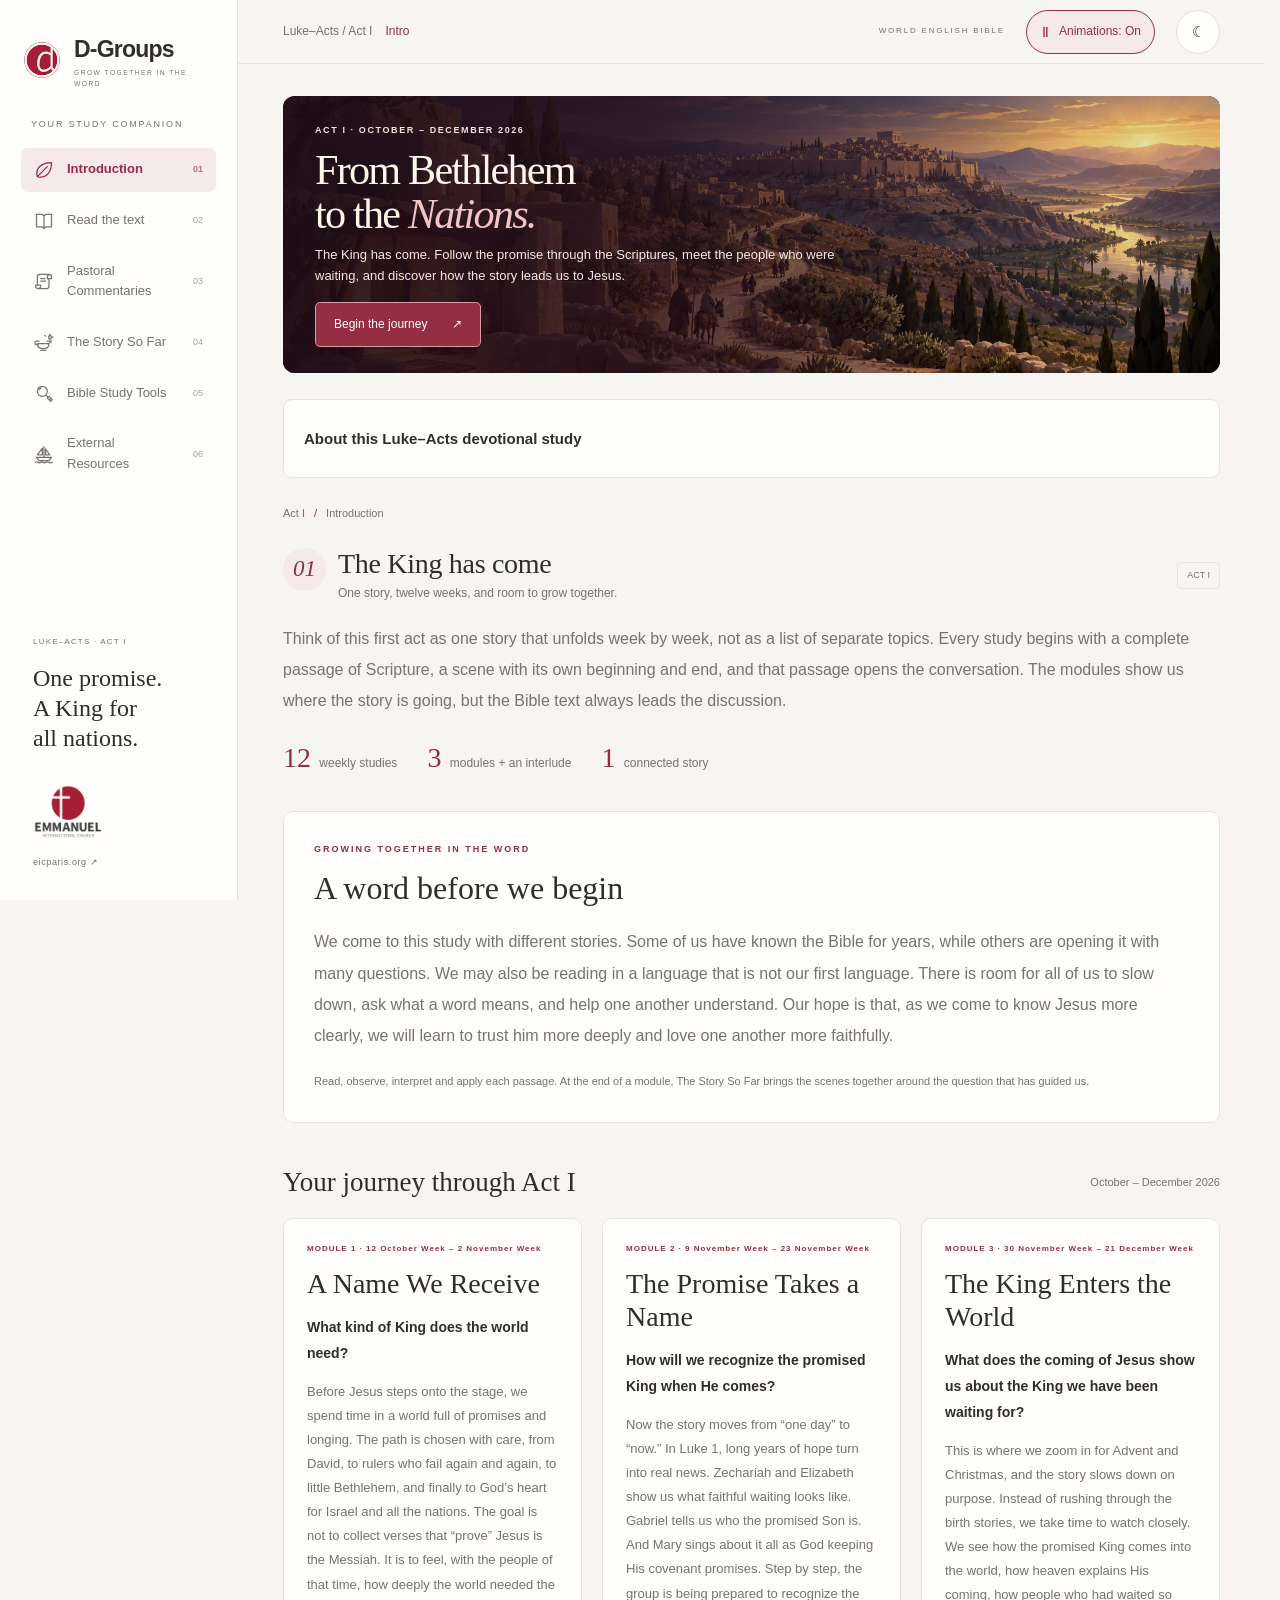
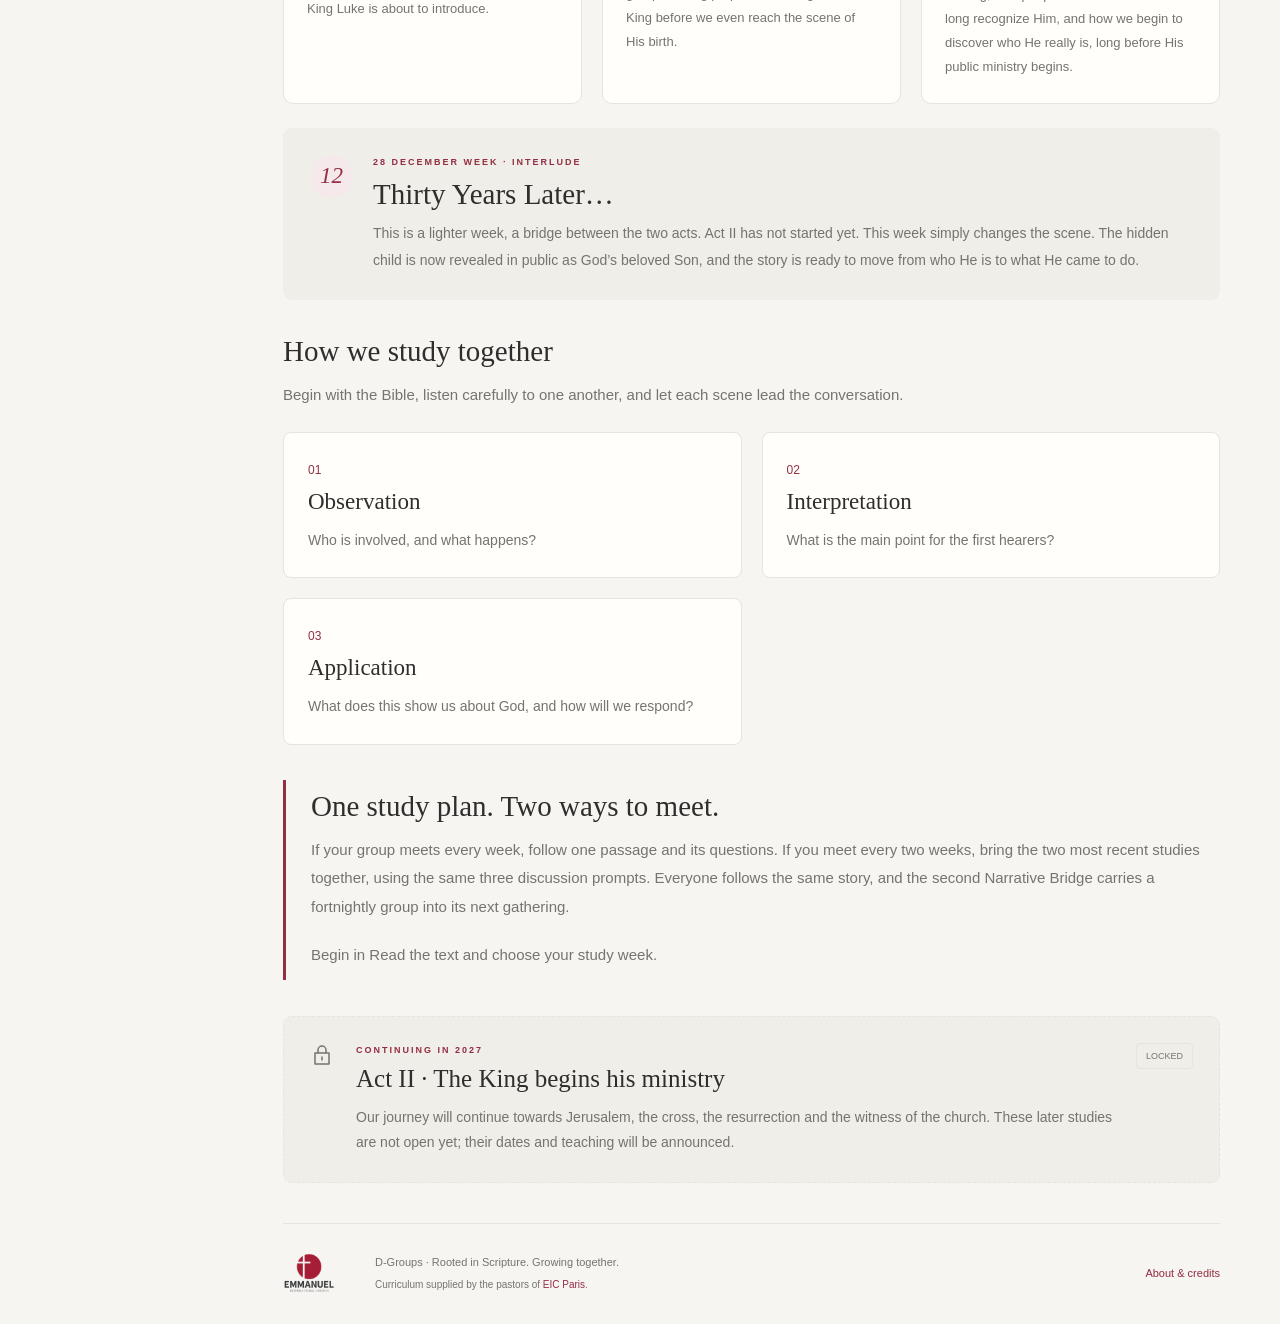
==== commit 0bd68cb1: "Publish Module 1 reflection: A Name We Receive" ====
--- a/index.html
+++ b/index.html
@@ -9,8 +9,8 @@
  <meta name="reflection-catalog" content="./published/reflections.json">
  <meta name="story-catalog" content="./published/review-readings.json">
  <title>Luke and Acts Bible Study &amp; Devotionals | D-Groups</title>
- <link rel="stylesheet" href="./styles.css?v=f11941183ae0"><link rel="stylesheet" href="./luke.css?v=5e3410848af6"><link rel="stylesheet" href="./journey.css?v=678b47253d97"><link rel="stylesheet" href="./interaction.css?v=74ac4efec99b"><link rel="stylesheet" href="./refinement.css?v=b795a7e6c27e"><link rel="stylesheet" href="./motion.css?v=cc302277b628">
- <script type="module" src="./app.js?v=8bacefef93ff"></script>
+ <link rel="stylesheet" href="./styles.css?v=f11941183ae0"><link rel="stylesheet" href="./luke.css?v=5e3410848af6"><link rel="stylesheet" href="./journey.css?v=5d3bdaba5dc2"><link rel="stylesheet" href="./interaction.css?v=74ac4efec99b"><link rel="stylesheet" href="./refinement.css?v=b795a7e6c27e"><link rel="stylesheet" href="./motion.css?v=cc302277b628">
+ <script type="module" src="./app.js?v=fe925608be0f"></script>
 
  <!-- Sharing identity -->
  <link rel="icon" type="image/png" sizes="32x32" href="./assets/dgroups-icon-32.png?v=20261011">
--- a/journey.css
+++ b/journey.css
@@ -84,3 +84,7 @@
 .module-unlock-cover .series-wordmark{inset:12% 9%;gap:10px}
 .module-unlock-cover .series-wordmark strong{font:400 clamp(22px,3vw,38px)/1.3 var(--serif);max-width:30ch;overflow-wrap:normal;text-wrap:balance}
 @media(max-width:480px){.module-unlock-cover .series-wordmark{inset:9% 6%;gap:4px}.module-unlock-cover .series-wordmark strong{font-size:clamp(18px,5vw,23px)}.module-unlock-cover .series-lock svg{width:16px;height:16px}}
+
+.module-reading-button{display:block;width:100%;padding:0;border:0;background:transparent;cursor:pointer;text-align:inherit}
+.module-reading-button:focus-visible{outline:3px solid var(--accent,#96304a);outline-offset:5px}
+.module-reading-button:hover{box-shadow:0 0 0 2px var(--accent,#96304a)}
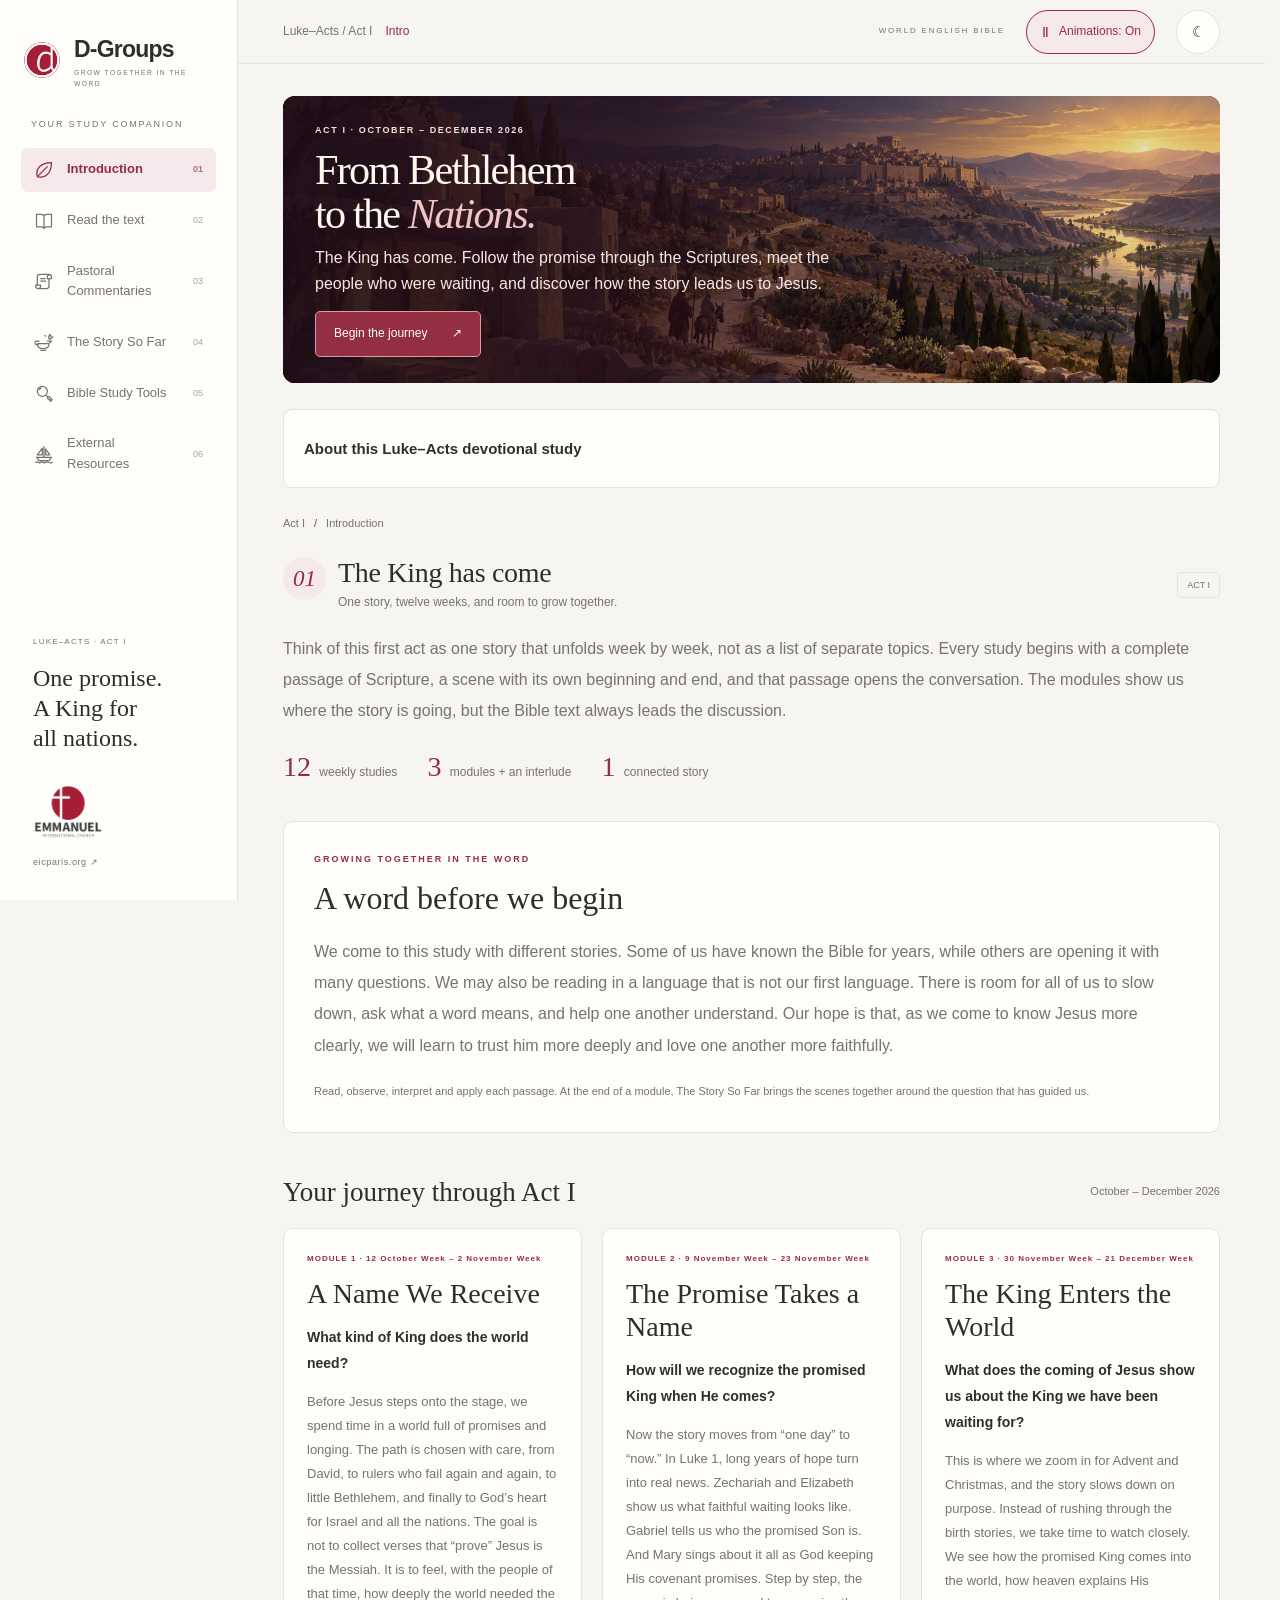
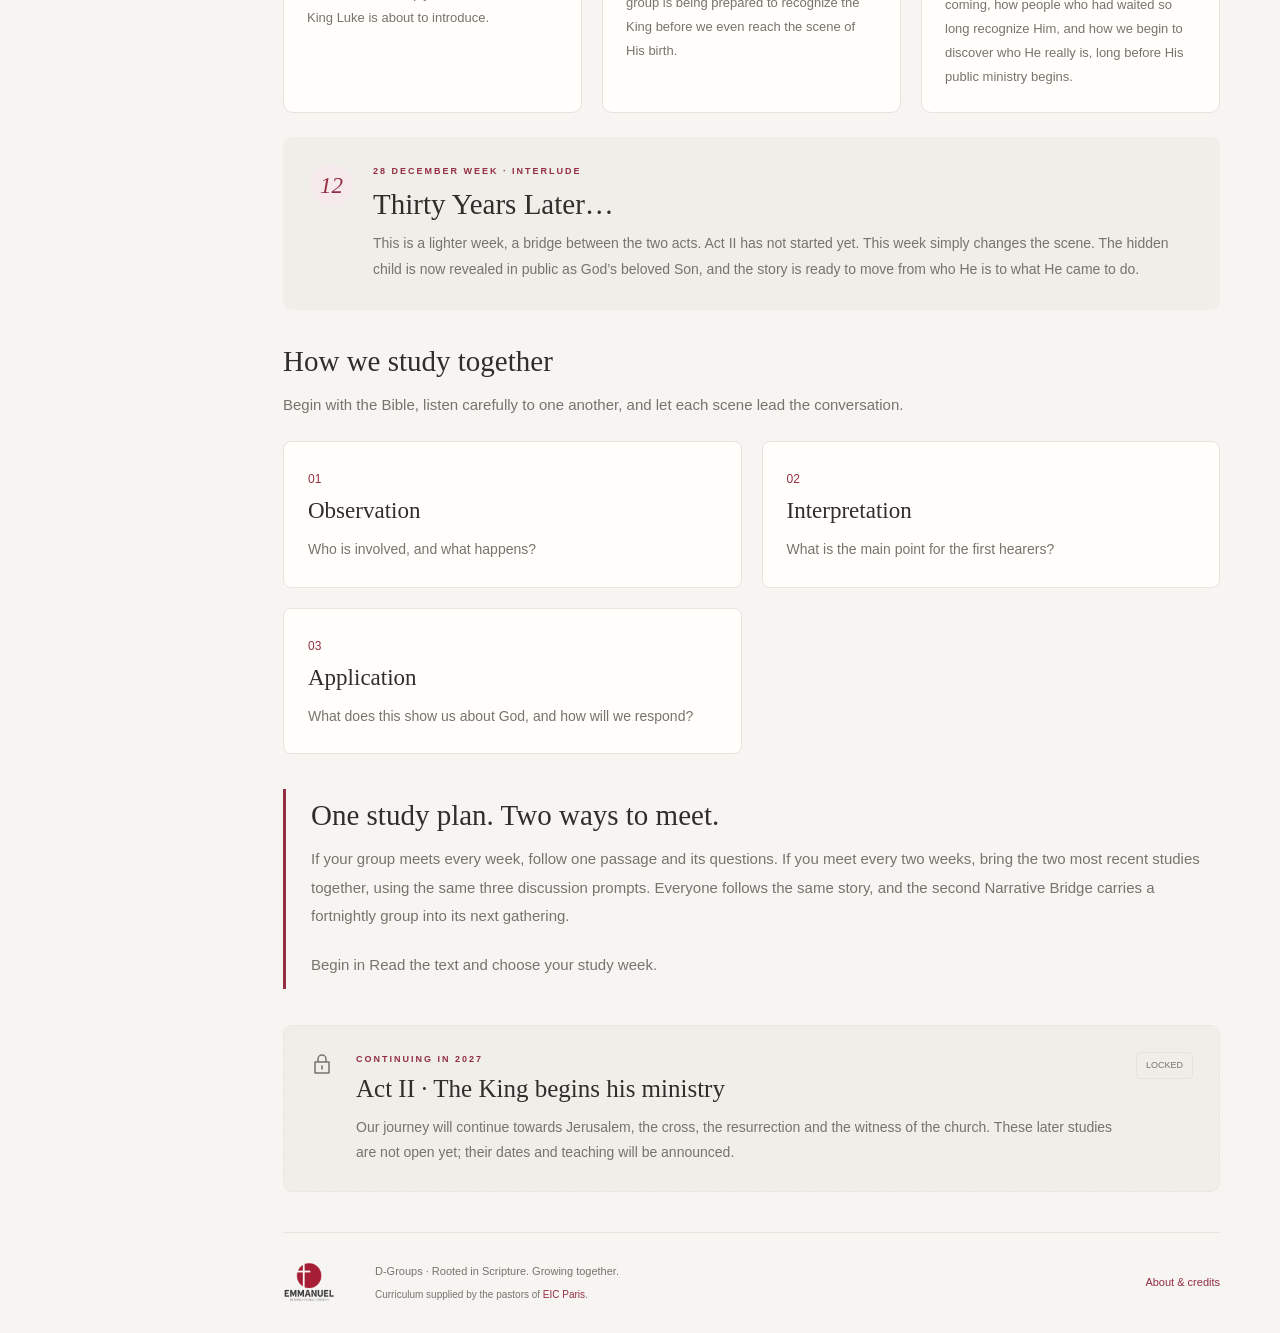
==== commit 68280d72: "Improve responsive reading and navigation across phones, tablets and desktop" ====
--- a/index.html
+++ b/index.html
@@ -9,8 +9,8 @@
  <meta name="reflection-catalog" content="./published/reflections.json">
  <meta name="story-catalog" content="./published/review-readings.json">
  <title>Luke and Acts Bible Study &amp; Devotionals | D-Groups</title>
- <link rel="stylesheet" href="./styles.css?v=f11941183ae0"><link rel="stylesheet" href="./luke.css?v=5e3410848af6"><link rel="stylesheet" href="./journey.css?v=5d3bdaba5dc2"><link rel="stylesheet" href="./interaction.css?v=74ac4efec99b"><link rel="stylesheet" href="./refinement.css?v=b795a7e6c27e"><link rel="stylesheet" href="./motion.css?v=cc302277b628">
- <script type="module" src="./app.js?v=fe925608be0f"></script>
+ <link rel="stylesheet" href="./styles.css?v=f11941183ae0"><link rel="stylesheet" href="./luke.css?v=5e3410848af6"><link rel="stylesheet" href="./journey.css?v=5d3bdaba5dc2"><link rel="stylesheet" href="./interaction.css?v=74ac4efec99b"><link rel="stylesheet" href="./refinement.css?v=3775b9ee48e4"><link rel="stylesheet" href="./motion.css?v=cc302277b628">
+ <script type="module" src="./app.js?v=2eb60c8f19a4"></script>
 
  <!-- Sharing identity -->
  <link rel="icon" type="image/png" sizes="32x32" href="./assets/dgroups-icon-32.png?v=20261011">
--- a/refinement.css
+++ b/refinement.css
@@ -4,8 +4,8 @@
 .series-hero h1{font-size:clamp(35px,3.3vw,54px)}
 .section-banner{position:relative;isolation:isolate;overflow:hidden;border-radius:12px;background:#351623;width:100%;min-width:0;min-height:166px;aspect-ratio:5/1;margin-bottom:20px;color:#fff8ed}
 .section-banner>img{position:absolute;inset:0;width:100%;height:100%;object-fit:cover;object-position:center;z-index:-2}
-.section-banner[aria-label="Read"]{aspect-ratio:3/1}
-.section-banner[aria-label="Read"]>img{object-position:100% 65%;transform-origin:85% 65%}
+.section-banner[data-section="reading"]{aspect-ratio:3/1}
+.section-banner[data-section="reading"]>img{object-position:100% 65%;transform-origin:85% 65%}
 .section-banner::before{content:'';position:absolute;inset:0;background:linear-gradient(90deg,#260a20d9,#360c2466 57%,#260a2010);z-index:-1}
 .section-banner>div{height:100%;padding:clamp(22px,3vw,38px);display:flex;flex-direction:column;justify-content:center}
 .section-banner .eyebrow{font-size:8px;letter-spacing:1.5px;color:#f1d9dc;line-height:1.8}
@@ -83,36 +83,180 @@
 .resource-service{display:block;margin-top:7px;font-size:12px;font-weight:500;letter-spacing:.4px;line-height:1.4}
 @media(max-width:640px){.resource-card h4.resource-brand{font-size:25px;margin-bottom:14px}}
 
-/* Comfortable narrow-screen reading without clipping or suppressing zoom. */
-.workspace,main,#view,.section-title,.pastoral-week-copy{min-width:0}
-.section-title .step{flex-shrink:0}
-.pastoral-week-copy,.word-meaning,.glossary-item .definition,#dialog-body{overflow-wrap:break-word}
-@media(max-width:640px){
- html{scrollbar-gutter:auto}
- main{padding-top:16px}
- #navigation .nav-item{flex:1 1 0;width:auto;min-width:0;font-size:9px}
- .section-banner[aria-label="Read"]{aspect-ratio:2/1;min-height:175px}
- .section-banner[aria-label="Read"]>img{object-position:100% 65%}
- .section-banner .banner-title{font-size:clamp(29px,8.7vw,35px);overflow-wrap:normal}
- .section-banner>div{padding:20px 18px}
- .section-head{align-items:flex-start;flex-wrap:wrap}
- .section-head .section-title{flex:1;min-width:200px}
- .section-head p{font-size:12px;line-height:1.6}
- .icon-button,.type-tools button,.motion-toggle{min-width:48px;min-height:48px}
- .week-arrows .icon-button{width:48px;height:48px}
- .primary-button,.secondary-button,.tool-tabs button,select,input[type=search]{min-height:48px}
- .tool-tabs{display:grid;grid-template-columns:repeat(3,minmax(0,1fr));width:100%}
- .tool-tabs button{min-width:0;white-space:normal;line-height:1.4}
- .word-meaning p,.resource-card p,.tools-passage-note{font-size:16px;line-height:1.8}
- .pastoral-week-select .session-thumb{width:88px;flex-basis:88px}
- .pastoral-week-select{gap:12px;align-items:center}
- .pastoral-week-copy strong{font-size:clamp(19px,5.4vw,23px);line-height:1.3}
- .commentary-font-controls{flex-wrap:nowrap}
- .commentary-font-controls .icon-button{flex-shrink:0}
- .commentary-font-controls>span{min-width:0}
- #dialog-body img{max-width:100%;height:auto}
-}
-@media(max-width:900px) and (max-height:500px){
- .topbar{position:static}
- dialog{max-height:calc(100dvh - 16px)}
-}
+/* Reading columns, sticky controls and device safe areas share the same viewport. */
+@media screen {
+  :root {
+    --safe-top: env(safe-area-inset-top, 0px);
+    --safe-right: env(safe-area-inset-right, 0px);
+    --safe-bottom: env(safe-area-inset-bottom, 0px);
+    --safe-left: env(safe-area-inset-left, 0px);
+    scroll-padding-top: calc(var(--header-height) + var(--safe-top));
+  }
+  footer {padding-bottom: max(1.5rem, calc(.75rem + var(--safe-bottom)));}
+  #view, .passage-start, .chapter-paper .verse, .reflection-module-head h3, #glossary-heading {
+    scroll-margin-top: .75rem;
+  }
+  .reading-session-head, .reading-session .chapter-paper {
+    max-width: 54rem;
+    margin-inline: auto;
+  }
+  .reading-session .chapter-paper {
+    padding: clamp(.75rem, 2.2vw, 1.75rem) clamp(.5rem, 2.5vw, 2rem);
+  }
+  .chapter-paper .reading-text {
+    max-width: 70ch;
+    margin-inline: auto;
+    padding-inline: 0;
+    font-family: var(--serif);
+    font-size: var(--reading-size);
+  }
+  .series-hero-overlay .hero-copy > p {font-size: clamp(.9375rem, 1.25vw, 1rem);}
+  .section-banner {display: grid; align-content: center;}
+  .section-banner > div {height: auto;}
+  .section-banner p:not(.banner-title) {font-size: .875rem; line-height: 1.5;}
+  #detail {
+    --dialog-edge: clamp(.5rem, 1.6vw, 1.25rem);
+    --dialog-pad: clamp(1rem, 2.4vw, 1.75rem);
+    inset: var(--safe-top) var(--safe-right) var(--safe-bottom) var(--safe-left);
+    margin: auto;
+    width: min(51.25rem, calc(100% - 2 * var(--dialog-edge) - var(--safe-left) - var(--safe-right)));
+    max-width: none;
+    max-height: calc(100vh - 2 * var(--dialog-edge) - var(--safe-top) - var(--safe-bottom));
+    max-height: calc(100dvh - 2 * var(--dialog-edge) - var(--safe-top) - var(--safe-bottom));
+    padding: var(--dialog-pad);
+  }
+  #detail .dialog-top {min-height: 0; padding-block: .45rem; margin-bottom: 1.125rem;}
+  #detail.commentary-reader {scroll-padding-top: 5rem;}
+  .commentary-reader .dialog-top {
+    grid-template-columns: minmax(0, 1fr) auto auto;
+    gap: clamp(.35rem, 1.4vw, 1rem);
+    align-items: center;
+  }
+  .commentary-reader .commentary-font-controls {grid-area: 1 / 2; flex-wrap: nowrap;}
+  .commentary-reader #close-dialog {grid-area: 1 / 3; align-self: center;}
+  .commentary-reader #dialog-body {
+    font-size: var(--commentary-size, 16px);
+    max-width: 72ch;
+    margin-inline: auto;
+  }
+  #detail.commentary-reader #dialog-body p:not(.annotation) {color: var(--ink);}
+  #dialog-body img {max-width: 100%; height: auto;}
+  .study-selector select {
+    min-inline-size: 0;
+    overflow: hidden;
+    text-overflow: ellipsis;
+  }
+  .workspace, main, #view, .section-title, .pastoral-week-copy {min-width: 0;}
+  .section-title .step {flex-shrink: 0;}
+  .pastoral-week-copy, .word-meaning, .glossary-item .definition, #dialog-body {overflow-wrap: break-word;}
+  /* iOS zooms a focused native field when its computed text is smaller than 16px. */
+  html[data-mobile-platform="ios"] :is(select, input[type="search"]) {font-size: max(1rem, 16px);}
+}
+
+@media screen and (pointer: coarse) {
+  .top-actions button, .icon-button, .type-tools button, .week-arrows .icon-button {
+    min-width: 48px;
+    min-height: 48px;
+  }
+  .tool-tabs button, .primary-button, .secondary-button, select, input[type="search"] {min-height: 48px;}
+}
+
+@media screen and (min-width: 1101px) {
+  .topbar {padding-top: max(.5rem, var(--safe-top));}
+}
+
+/* The compact rail keeps all six sections within reach on tablets and rotated phones. */
+@media screen and (min-width: 641px) and (max-width: 1100px) {
+  :root {--study-rail: clamp(5rem, 10vw, 6rem);}
+  .sidebar {
+    width: calc(var(--study-rail) + var(--safe-left));
+    padding: max(.75rem, var(--safe-top)) .375rem max(.75rem, var(--safe-bottom)) calc(.375rem + var(--safe-left));
+    overflow-y: auto;
+    overscroll-behavior: contain;
+  }
+  .workspace {margin-left: calc(var(--study-rail) + var(--safe-left));}
+  .sidebar .brand {justify-content: center; margin: 0 0 .875rem; flex-shrink: 0;}
+  .sidebar .brand > span, .sidebar .sidebar-label, .sidebar .sidebar-bottom {display: none;}
+  #navigation {display: flex; flex-direction: column; gap: .25rem; flex: none; overflow: visible;}
+  #navigation .nav-item {
+    width: 100%; min-width: 0; min-height: 58px; flex: none; margin: 0;
+    flex-direction: column; justify-content: center; gap: .2rem;
+    text-align: center; font-size: .75rem; line-height: 1.25;
+  }
+  #navigation .nav-item .nav-text {flex: none;}
+  #navigation .nav-item .desktop-label, #navigation .nav-item small {display: none;}
+  #navigation .nav-item .mobile-label {display: inline;}
+  .topbar {
+    padding-top: max(.5rem, var(--safe-top));
+    padding-right: max(1.25rem, var(--safe-right));
+  }
+  main {
+    padding-left: clamp(1rem, 2.5vw, 1.75rem);
+    padding-right: max(clamp(1rem, 2.5vw, 1.75rem), var(--safe-right));
+  }
+}
+@media screen and (min-width: 641px) and (max-width: 1100px) and (max-height: 500px) {
+  .sidebar .brand {display: none;}
+  #navigation .nav-item {min-height: 48px; padding-block: .2rem !important;}
+  .topbar {position: static;}
+  html {scroll-padding-top: .5rem;}
+}
+@media screen and (max-width: 640px) {
+  :root {--nav-height: calc(3.75rem + var(--safe-top)); scroll-padding-top: var(--nav-height);}
+  html {scrollbar-gutter: auto;}
+  .sidebar {height: var(--nav-height); padding-top: var(--safe-top); padding-inline: var(--safe-left) var(--safe-right);}
+  #navigation {
+    display: grid !important;
+    grid-template-columns: repeat(6, minmax(max-content, 1fr));
+    height: 3.75rem;
+    align-items: stretch;
+  }
+  #navigation .nav-item {
+    width: auto; min-width: 0; min-height: 48px; justify-content: center;
+    padding-block: .25rem !important; gap: .2rem;
+    font-size: clamp(.6875rem, 2.9vw, .8rem); line-height: 1.15;
+  }
+  #navigation .nav-text {flex: none;}
+  .topbar {position: static;}
+  main {padding-top: 1rem;}
+  .chapter-paper .reader-toolbar {
+    display: grid; grid-template-columns: minmax(0, 1fr) auto;
+    align-items: center; gap: .35rem .5rem;
+  }
+  .chapter-paper .reader-toolbar > div:first-child {display: contents;}
+  .chapter-paper .reader-toolbar :is(strong, .annotation) {grid-column: 1 / -1;}
+  .chapter-paper [data-study-jump] {justify-self: start; font-size: .8125rem;}
+  .section-banner[data-section="reading"] {aspect-ratio: 2/1; min-height: 175px;}
+  .section-banner[data-section="reading"] > img {object-position: 100% 65%;}
+  .section-banner .banner-title {font-size: clamp(29px, 8.7vw, 35px); overflow-wrap: normal;}
+  .section-banner > div {padding: 20px 18px;}
+  .section-head {align-items: flex-start; flex-wrap: wrap;}
+  .section-head .section-title {flex: 1; min-width: min(100%, 200px);}
+  .section-head p {font-size: .875rem; line-height: 1.6;}
+  .tool-tabs {display: grid; grid-template-columns: repeat(3, minmax(0, 1fr)); width: 100%;}
+  .tool-tabs button {min-width: 0; white-space: normal; line-height: 1.4;}
+  .word-meaning p, .resource-card p, .tools-passage-note {font-size: 1rem; line-height: 1.8;}
+  .pastoral-week-select .session-thumb {width: 88px; flex-basis: 88px;}
+  .pastoral-week-select {gap: 12px; align-items: center;}
+  .pastoral-week-copy strong {font-size: clamp(19px, 5.4vw, 23px); line-height: 1.3;}
+}
+@media screen and (min-width: 720px) and (max-width: 900px) {
+  .study-selector {align-items: end;}
+  .selector-fields {flex-direction: row;}
+  .selector-fields label:first-child {max-width: 12rem;}
+}
+@media screen and (min-width: 380px) and (max-width: 640px) {
+  .study-selector:has(#rhythm) {
+    display: grid; grid-template-columns: minmax(0, 1fr) auto;
+    gap: 1rem .75rem; align-items: end;
+  }
+  .study-selector:has(#rhythm) .selector-fields {display: contents;}
+  .study-selector label[for="rhythm"] {grid-area: 1 / 1;}
+  .study-selector .selector-fields label[for="week"] {grid-area: 2 / 1 / auto / -1;}
+  .study-selector:has(#rhythm) .week-arrows {grid-area: 1 / 2; margin: 0; gap: .375rem;}
+}
+@media screen and (max-width: 540px) {
+  .commentary-font-controls > span {display: none;}
+  .commentary-font-controls {gap: .25rem;}
+  .commentary-font-controls output {min-width: 4ch;}
+}
--- a/discovery.css
+++ b/discovery.css
@@ -1 +1,7 @@
-.reading-document{color-scheme:light;--bg:#f7f5f1;--paper:#fffdfa;--ink:#2c2926;--muted:#625b56;--accent:#942e42;--line:#e1d9d1}.reading-document *{box-sizing:border-box}body.reading-document{margin:0;background:var(--bg);color:var(--ink);font:18px/1.8 system-ui,sans-serif}main.reading-page{max-width:800px;margin:auto;padding:24px 24px 64px}.reading-page h1,.reading-page h2,.reading-page h3{font-family:Georgia,serif;line-height:1.25;text-wrap:balance}.reading-page h1{font-size:clamp(30px,6vw,44px)}.reading-page h2{font-size:28px;margin-top:40px}.reading-page h3{font-size:23px;margin-top:30px}.reading-page p{overflow-wrap:anywhere}.reading-page a{color:var(--accent);text-underline-offset:4px}.reading-page a{min-height:44px;display:inline-flex;align-items:center}.reading-page header{border-bottom:1px solid var(--line);margin-bottom:28px;padding-bottom:20px}.reading-page nav{display:flex;gap:12px;flex-wrap:wrap;align-items:center;font-size:15px}.reading-page figure{margin:28px 0}.reading-page img{width:100%;height:auto;border-radius:10px}.reading-page .byline,.reading-page .passage{color:var(--muted);font-size:15px}.reading-page article{margin:24px 0;padding:4px 0 24px;border-bottom:1px solid var(--line)}.reading-page li{padding:8px 0}.search-overview{margin:26px 0;padding:16px 20px;border:1px solid var(--line);border-radius:9px;background:var(--surface,var(--paper));line-height:1.8}.search-overview summary{cursor:pointer;min-height:44px;display:list-item;padding:9px 0;font-weight:600}.search-overview p{font-size:16px}.search-overview a{display:inline-flex;align-items:center;min-height:44px}.reading-page a:focus-visible,.search-overview summary:focus-visible{outline:3px solid var(--accent);outline-offset:4px}@media(max-width:480px){main.reading-page{padding:18px 18px 48px}body.reading-document{font-size:17px}.search-overview{padding:12px 16px}}@media(prefers-color-scheme:dark){.reading-document{--bg:#1d1b1a;--paper:#242120;--ink:#f3ece6;--muted:#c4b8ad;--accent:#ef9cac;--line:#514841}}
+.reading-document{color-scheme:light;--bg:#f7f5f1;--paper:#fffdfa;--ink:#2c2926;--muted:#625b56;--accent:#942e42;--line:#e1d9d1}.reading-document *{box-sizing:border-box}body.reading-document{margin:0;background:var(--bg);color:var(--ink);font:18px/1.8 system-ui,sans-serif}main.reading-page{max-width:800px;margin:auto;padding:24px 24px 64px}.reading-page h1,.reading-page h2,.reading-page h3{font-family:Georgia,serif;line-height:1.25;text-wrap:balance}.reading-page h1{font-size:clamp(30px,6vw,44px)}.reading-page h2{font-size:28px;margin-top:40px}.reading-page h3{font-size:23px;margin-top:30px}.reading-page p{overflow-wrap:anywhere}.reading-page a{color:var(--accent);text-underline-offset:4px}.reading-page a{min-height:44px;display:inline-flex;align-items:center}.reading-page header{border-bottom:1px solid var(--line);margin-bottom:28px;padding-bottom:20px}.reading-page nav{display:flex;gap:12px;flex-wrap:wrap;align-items:center;font-size:15px}.reading-page figure{margin:28px 0}.reading-page img{width:100%;height:auto;border-radius:10px}.reading-page .byline,.reading-page .passage{color:var(--muted);font-size:15px}.reading-page article{margin:24px 0;padding:4px 0 24px;border-bottom:1px solid var(--line)}.reading-page li{padding:8px 0}.search-overview{margin:26px 0;padding:16px 20px;border:1px solid var(--line);border-radius:9px;background:var(--surface,var(--paper));line-height:1.8}.search-overview summary{cursor:pointer;min-height:44px;display:list-item;padding:9px 0;font-weight:600}.search-overview p{font-size:16px}.search-overview a{display:inline-flex;align-items:center;min-height:44px}@media screen {
+ main.reading-page {
+  --page-pad: clamp(1rem, 3vw, 1.5rem);
+  padding: max(var(--page-pad), env(safe-area-inset-top)) max(var(--page-pad), env(safe-area-inset-right)) max(4rem, env(safe-area-inset-bottom)) max(var(--page-pad), env(safe-area-inset-left));
+ }
+}
+.reading-page a:focus-visible,.search-overview summary:focus-visible{outline:3px solid var(--accent);outline-offset:4px}@media(max-width:480px){main.reading-page{padding:18px 18px 48px}body.reading-document{font-size:17px}.search-overview{padding:12px 16px}}@media(prefers-color-scheme:dark){.reading-document{--bg:#1d1b1a;--paper:#242120;--ink:#f3ece6;--muted:#c4b8ad;--accent:#ef9cac;--line:#514841}}
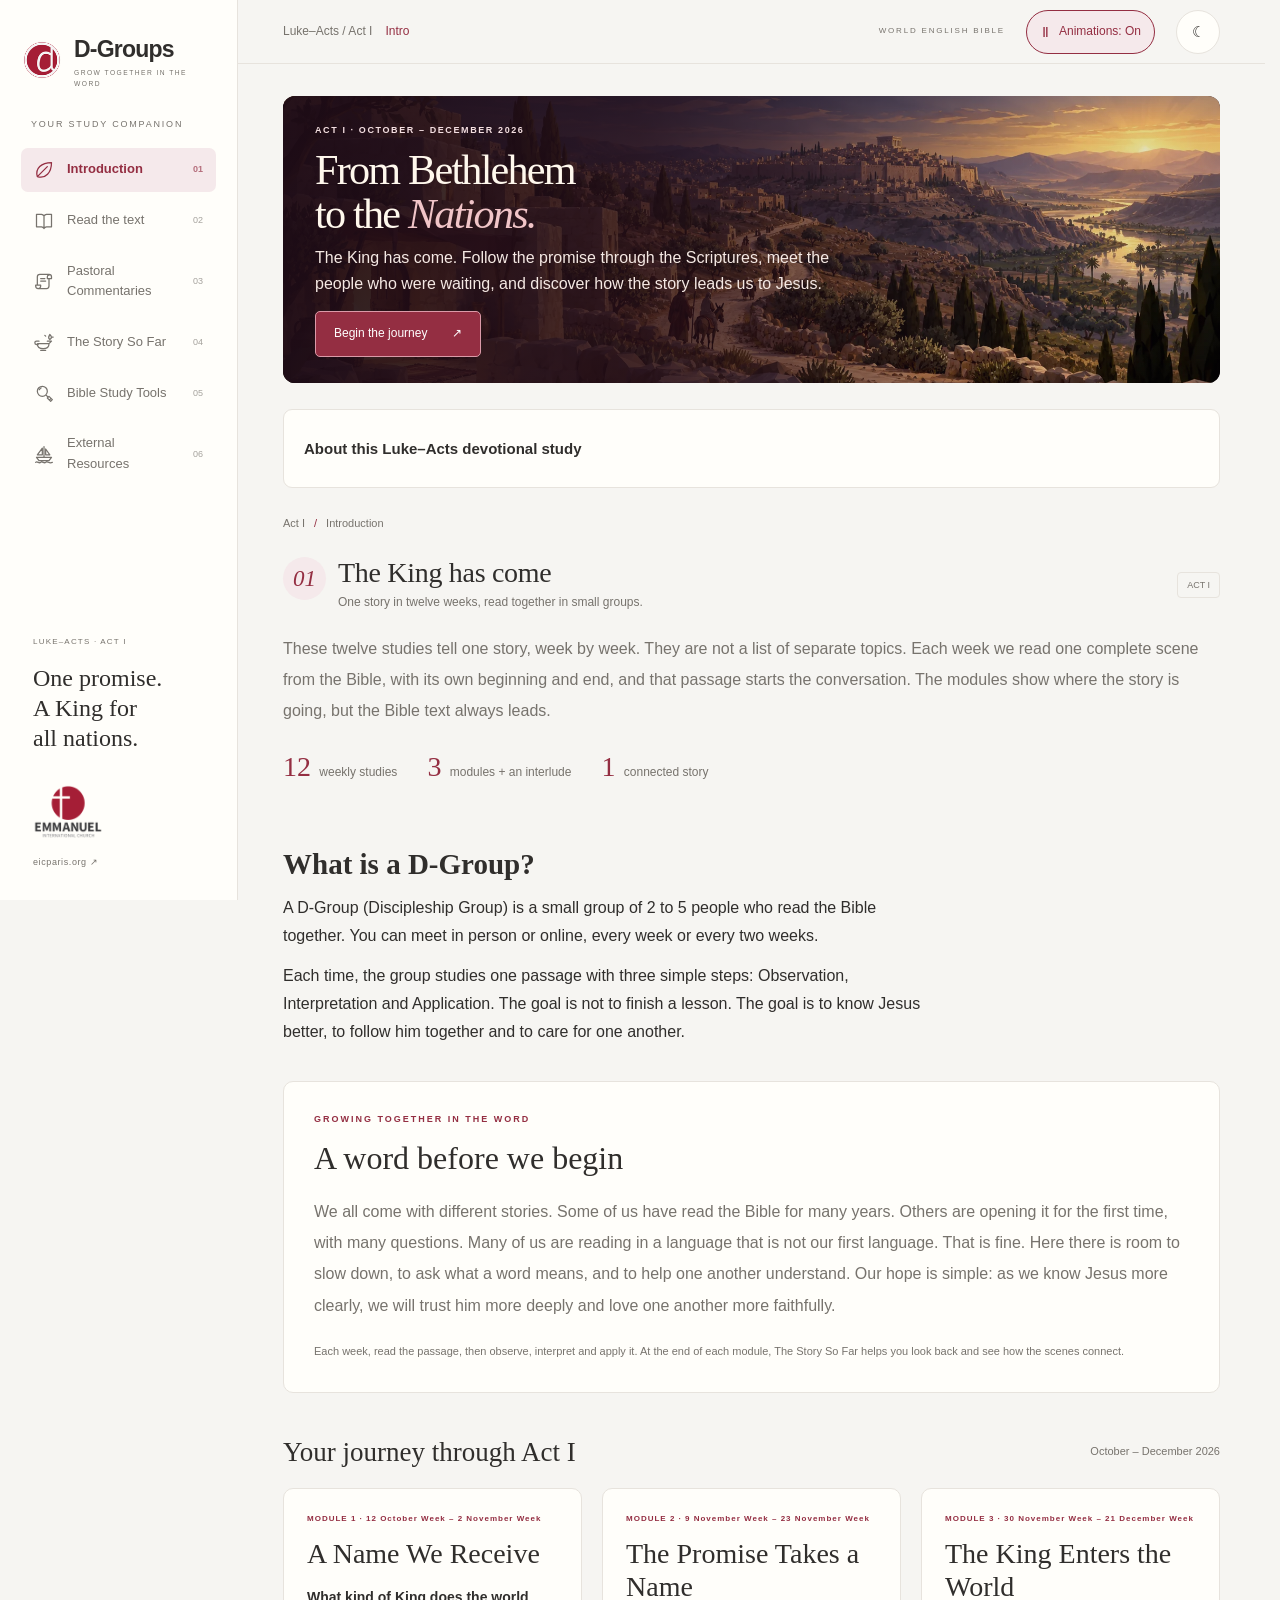
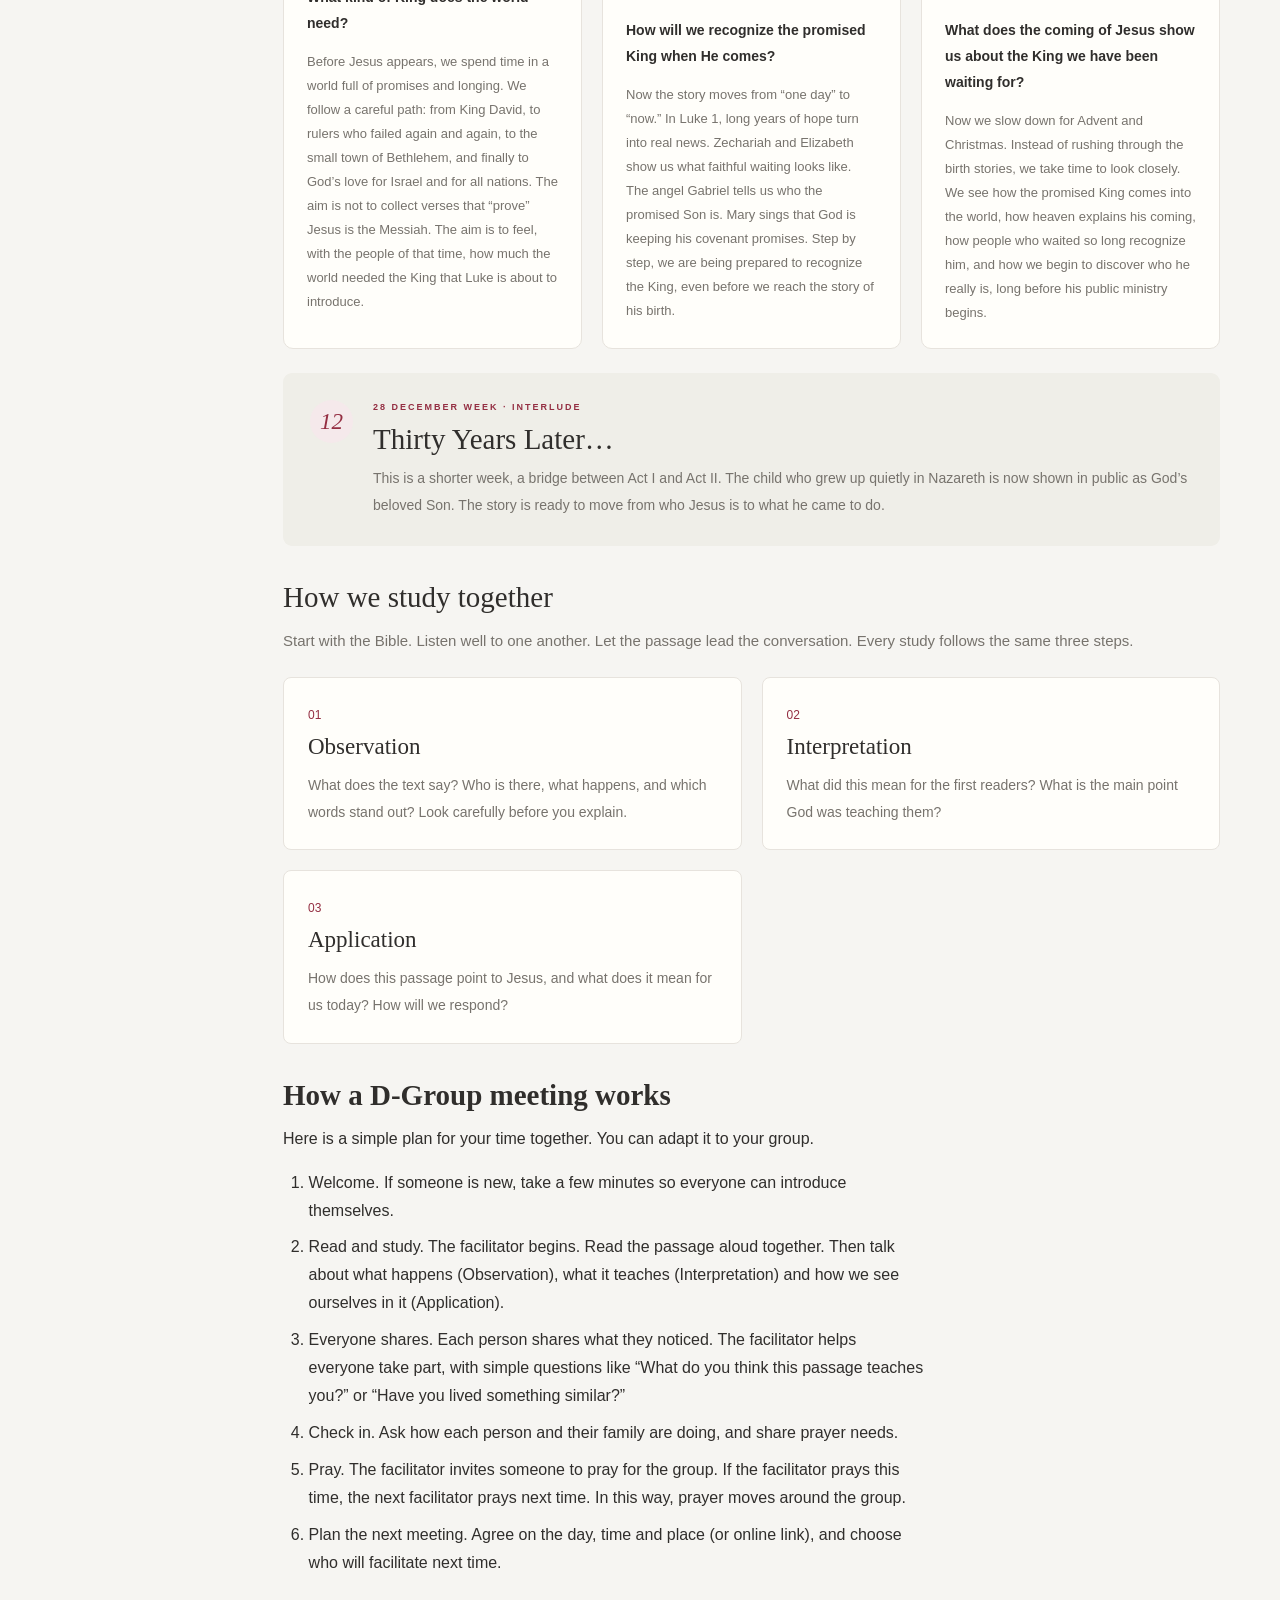
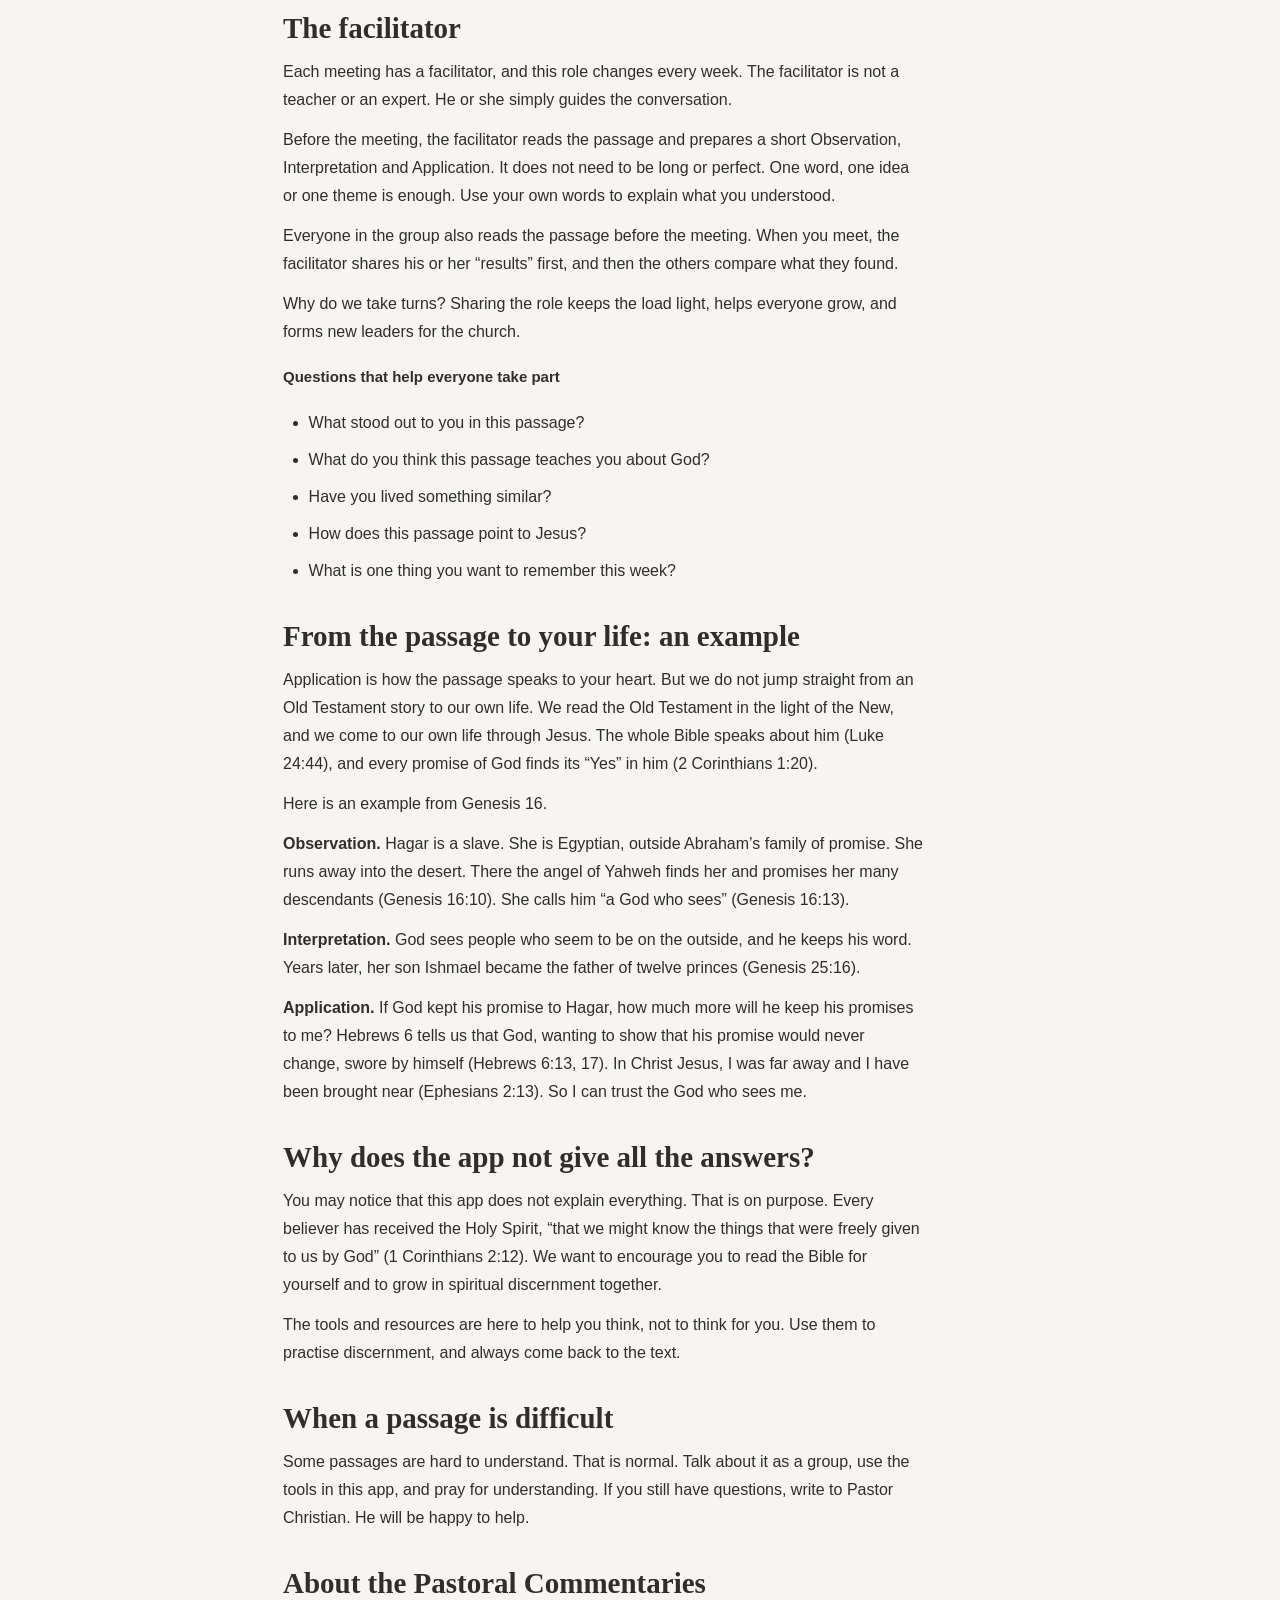
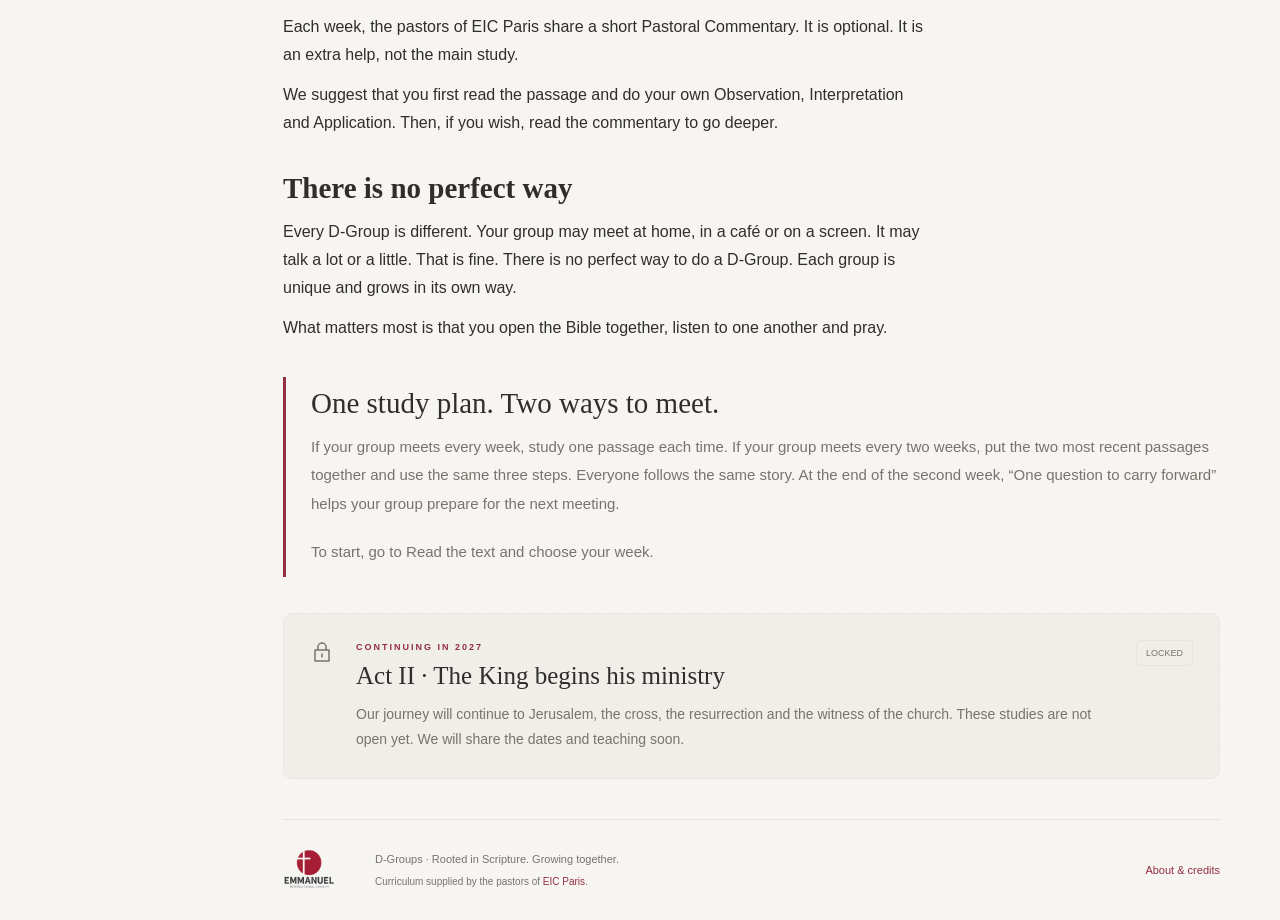
==== commit f86fde7c: "Clarify the Luke–Acts study text and add the group meeting guide" ====
--- a/index.html
+++ b/index.html
@@ -9,8 +9,8 @@
  <meta name="reflection-catalog" content="./published/reflections.json">
  <meta name="story-catalog" content="./published/review-readings.json">
  <title>Luke and Acts Bible Study &amp; Devotionals | D-Groups</title>
- <link rel="stylesheet" href="./styles.css?v=f11941183ae0"><link rel="stylesheet" href="./luke.css?v=5e3410848af6"><link rel="stylesheet" href="./journey.css?v=5d3bdaba5dc2"><link rel="stylesheet" href="./interaction.css?v=74ac4efec99b"><link rel="stylesheet" href="./refinement.css?v=3775b9ee48e4"><link rel="stylesheet" href="./motion.css?v=cc302277b628">
- <script type="module" src="./app.js?v=2eb60c8f19a4"></script>
+ <link rel="stylesheet" href="./styles.css?v=f11941183ae0"><link rel="stylesheet" href="./luke.css?v=5e3410848af6"><link rel="stylesheet" href="./journey.css?v=5d3bdaba5dc2"><link rel="stylesheet" href="./interaction.css?v=74ac4efec99b"><link rel="stylesheet" href="./refinement.css?v=b9b24dd1c036"><link rel="stylesheet" href="./motion.css?v=cc302277b628">
+ <script type="module" src="./app.js?v=993b4fa37d31"></script>
 
  <!-- Sharing identity -->
  <link rel="icon" type="image/png" sizes="32x32" href="./assets/dgroups-icon-32.png?v=20261011">
--- a/refinement.css
+++ b/refinement.css
@@ -260,3 +260,13 @@
   .commentary-font-controls {gap: .25rem;}
   .commentary-font-controls output {min-width: 4ch;}
 }
+
+.group-guide > :is(p, ol, ul), .tool-help {
+  max-width: 72ch;
+  font-size: 1rem;
+  line-height: 1.75;
+  color: var(--ink);
+}
+.group-guide :is(ol, ul) {padding-inline-start: 1.6em;}
+.group-guide li + li {margin-block-start: .55em;}
+.group-guide p + p, .tool-help + .tool-help {margin-block-start: .75em;}
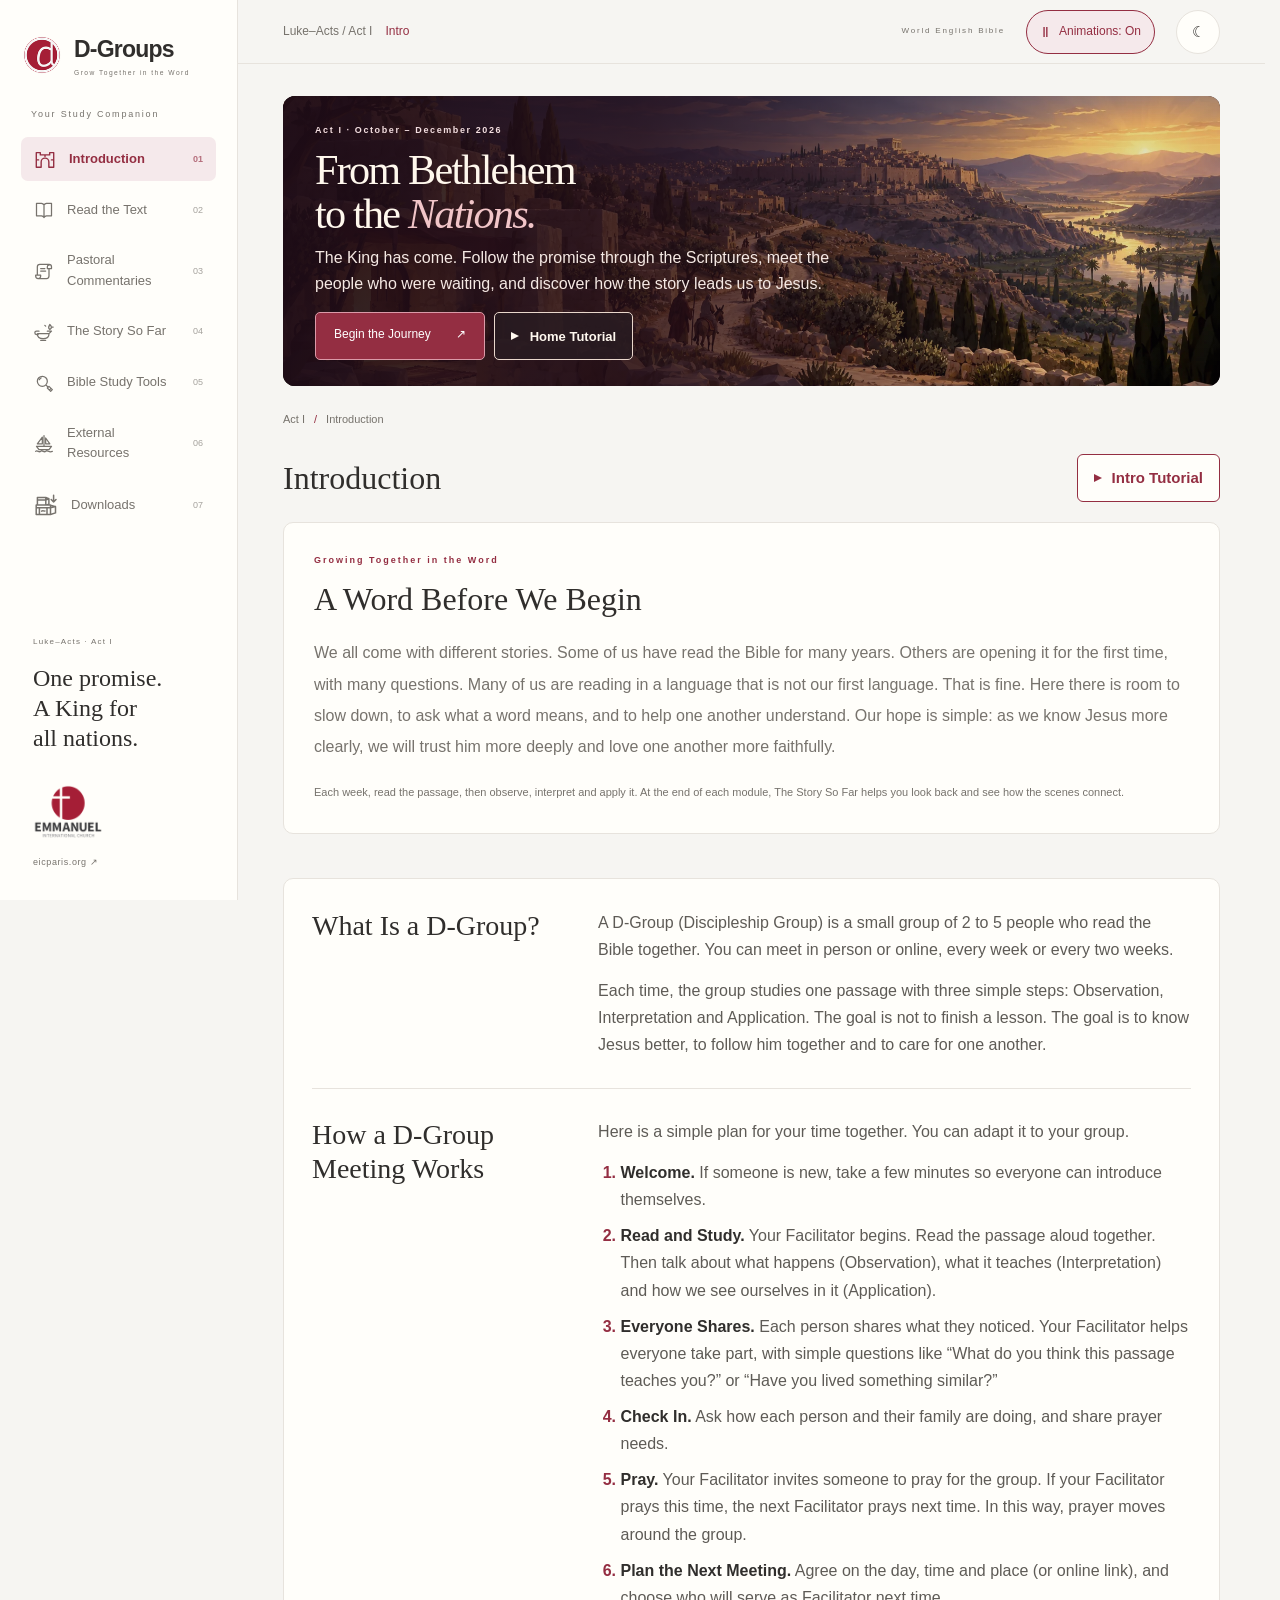
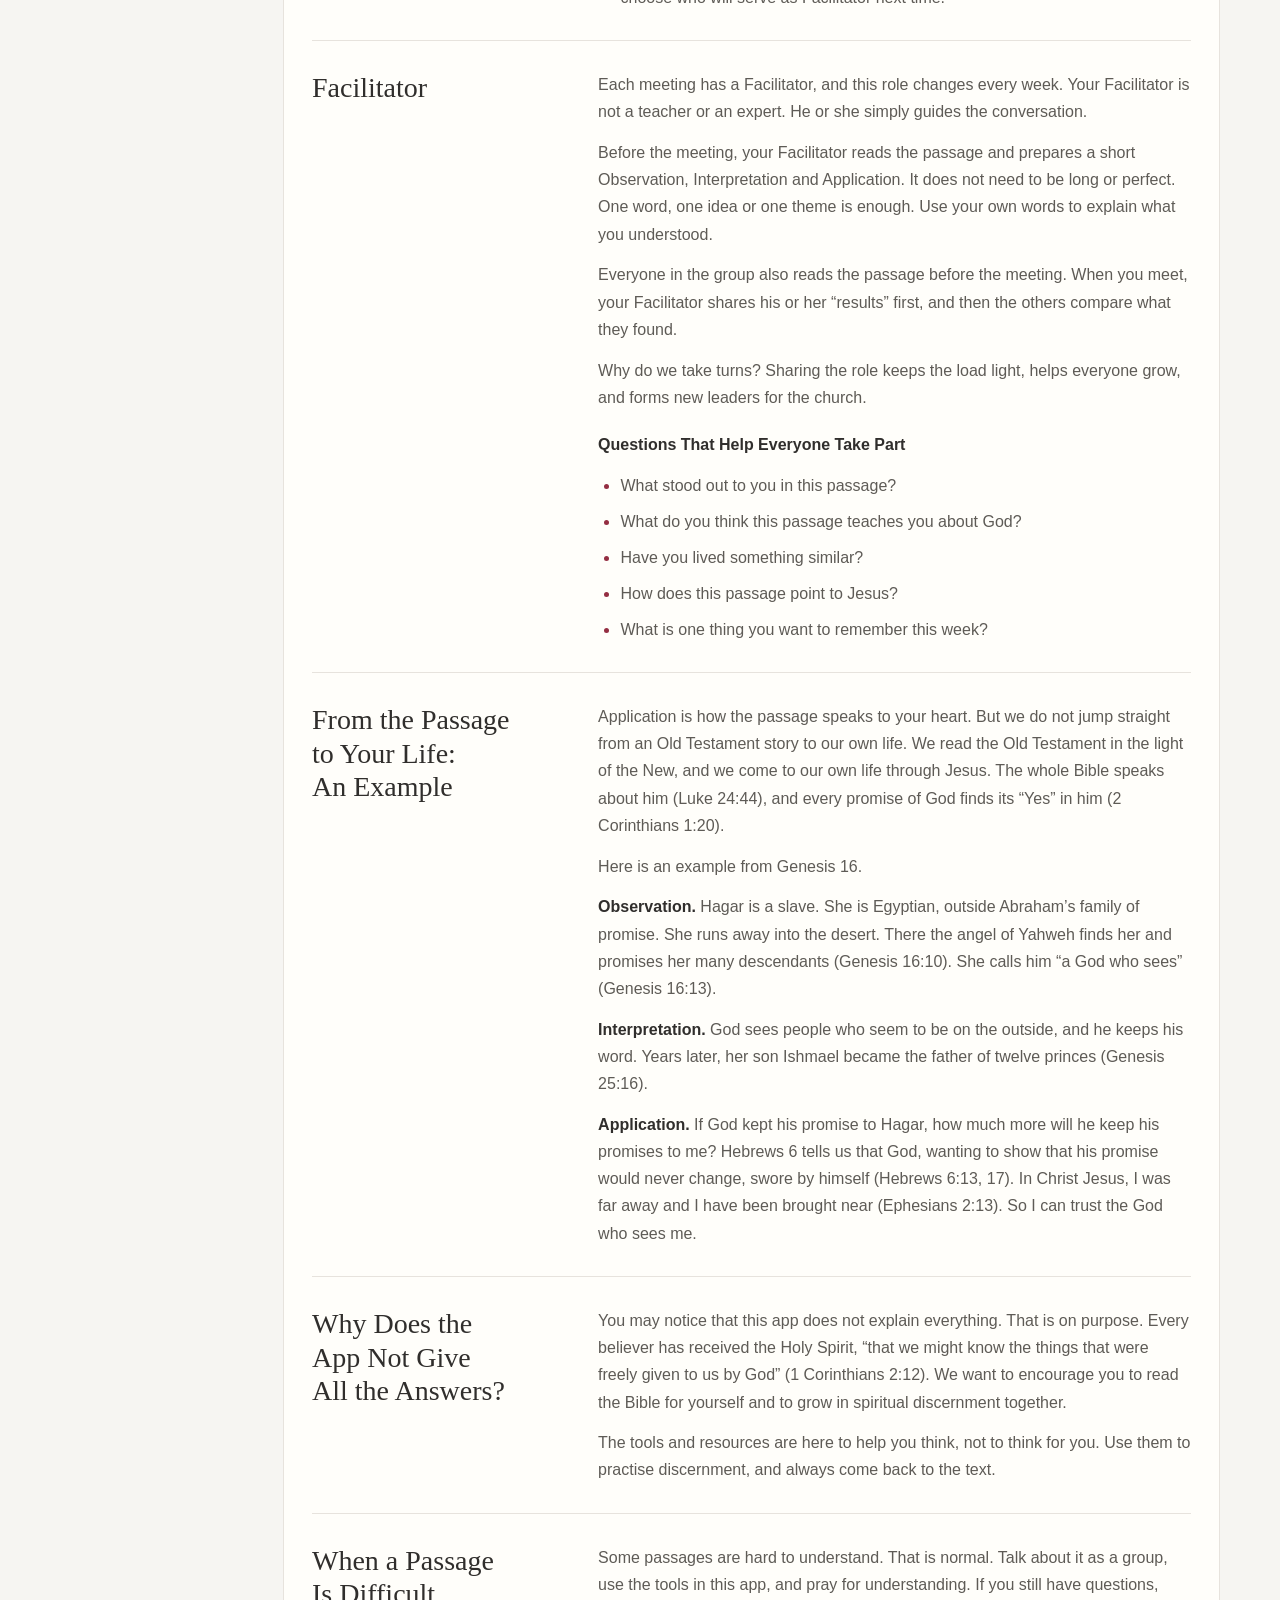
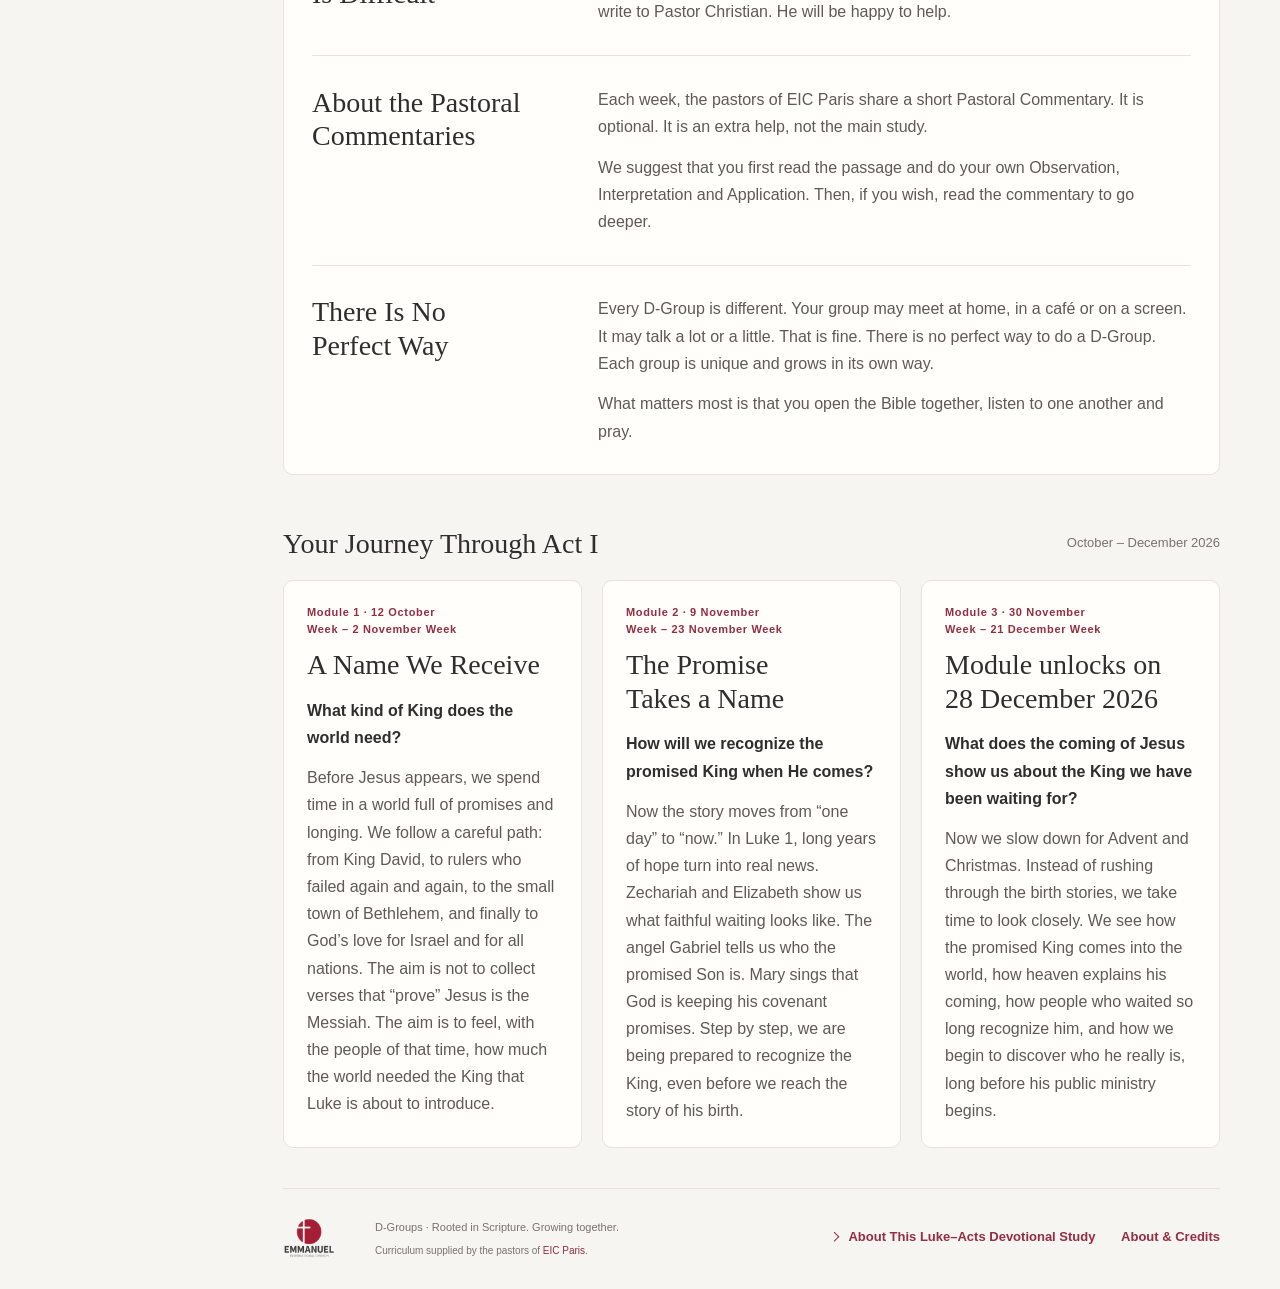
==== commit b0df67fb: "Publish guided and self-paced tutorials, Downloads, and the reusable D-Group starter" ====
--- a/index.html
+++ b/index.html
@@ -9,8 +9,11 @@
  <meta name="reflection-catalog" content="./published/reflections.json">
  <meta name="story-catalog" content="./published/review-readings.json">
  <title>Luke and Acts Bible Study &amp; Devotionals | D-Groups</title>
- <link rel="stylesheet" href="./styles.css?v=f11941183ae0"><link rel="stylesheet" href="./luke.css?v=5e3410848af6"><link rel="stylesheet" href="./journey.css?v=5d3bdaba5dc2"><link rel="stylesheet" href="./interaction.css?v=74ac4efec99b"><link rel="stylesheet" href="./refinement.css?v=b9b24dd1c036"><link rel="stylesheet" href="./motion.css?v=cc302277b628">
- <script type="module" src="./app.js?v=993b4fa37d31"></script>
+ <link rel="stylesheet" href="./styles.css?v=5e049fb17cff"><link rel="stylesheet" href="./luke.css?v=43a651f6694f"><link rel="stylesheet" href="./journey.css?v=5d3bdaba5dc2"><link rel="stylesheet" href="./interaction.css?v=87c276fef29e"><link rel="stylesheet" href="./refinement.css?v=7105effb3d0e"><link rel="stylesheet" href="./motion.css?v=8731c761d07b">
+ <link rel="stylesheet" href="./home-tutorial.css?v=1457f09810e0">
+ <link rel="stylesheet" href="./downloads.css?v=4e717a36cd95">
+ <link rel="stylesheet" href="./selector-ux.css?v=a87158fdb9f5">
+ <script type="module" src="./app.js?v=5f3f459b65f5"></script>
 
  <!-- Sharing identity -->
  <link rel="icon" type="image/png" sizes="32x32" href="./assets/dgroups-icon-32.png?v=20261011">
@@ -34,25 +37,26 @@
 <meta name="robots" content="index, follow, max-image-preview:large">
 <meta property="og:title" content="Luke and Acts Bible Study &amp; Devotionals | D-Groups"><meta property="og:description" content="Study Luke and Acts with weekly Bible readings, pastoral devotionals, reflection questions and study tools. From Bethlehem to the Nations, by EIC Paris."><meta property="og:url" content="https://dgroupapp-luke-acts.eicparis.org/"><meta property="og:type" content="website"><meta property="og:image" content="https://dgroupapp-luke-acts.eicparis.org/assets/share-en-20261011.jpg"><meta property="og:locale" content="en_GB"><meta name="twitter:card" content="summary_large_image"><meta name="twitter:title" content="Luke and Acts Bible Study &amp; Devotionals | D-Groups"><meta name="twitter:description" content="Study Luke and Acts with weekly Bible readings, pastoral devotionals, reflection questions and study tools. From Bethlehem to the Nations, by EIC Paris."><meta name="twitter:image" content="https://dgroupapp-luke-acts.eicparis.org/assets/share-en-20261011.jpg">
 <script type="application/ld+json">{"@context":"https://schema.org","@type":"WebSite","@id":"https://dgroupapp-luke-acts.eicparis.org/#website","url":"https://dgroupapp-luke-acts.eicparis.org/","name":"Luke and Acts Bible Study & Devotionals | D-Groups","description":"Study Luke and Acts with weekly Bible readings, pastoral devotionals, reflection questions and study tools. From Bethlehem to the Nations, by EIC Paris.","inLanguage":"en","publisher":{"@type":"Organization","name":"EIC Paris","url":"https://eicparis.org/"},"image":"https://dgroupapp-luke-acts.eicparis.org/assets/share-en-20261011.jpg"}</script>
-<link rel="stylesheet" href="./discovery.css?v=20261030-seo">
+<link rel="stylesheet" href="./discovery.css?v=58b91e5da5c3">
 <!-- /Search discovery -->
 </head>
 <body>
  <a class="skip" href="#main">Skip to study</a>
  <aside class="sidebar">
-  <a class="brand" href="#introduction" aria-label="D-Groups introduction"><img src="./assets/dgroups.png" alt="" width="42" height="42"><span>D-Groups<small>GROW TOGETHER IN THE WORD</small></span></a>
-  <div class="sidebar-label">YOUR STUDY COMPANION</div>
+  <a class="brand" href="#introduction" aria-label="D-Groups introduction"><img src="./assets/dgroups.png" alt="" width="42" height="42"><span>D-Groups<small>Grow Together in the Word</small></span></a>
+  <div class="sidebar-label">Your Study Companion</div>
   <nav id="navigation" aria-label="Study sections"></nav>
-  <div class="sidebar-bottom"><div class="series-mark">LUKE–ACTS · ACT I</div><p>One promise.<br>A King for<br>all nations.</p><a class="eic-brand" href="https://eicparis.org/" target="_blank" rel="noopener noreferrer"><span class="eic-logo-switch"><img class="eic-logo-light" src="./assets/eic-logo-light.png" alt="Emmanuel International Church Paris"><img class="eic-logo-dark" src="./assets/eic-logo-dark.png" alt="Emmanuel International Church Paris"></span><span>eicparis.org ↗</span></a></div>
+  <div class="sidebar-bottom"><div class="series-mark">Luke–Acts · Act I</div><p>One promise.<br>A King for<br>all nations.</p><a class="eic-brand" href="https://eicparis.org/" target="_blank" rel="noopener noreferrer"><span class="eic-logo-switch"><img class="eic-logo-light" src="./assets/eic-logo-light.png" alt="Emmanuel International Church Paris"><img class="eic-logo-dark" src="./assets/eic-logo-dark.png" alt="Emmanuel International Church Paris"></span><span>eicparis.org ↗</span></a></div>
  </aside>
  <div class="workspace">
-  <header class="topbar"><div class="breadcrumb">From Promise to Witness <span>/</span> <strong>Luke–Acts</strong></div><div class="top-actions"><span class="translation-label">WORLD ENGLISH BIBLE</span><button id="motion-toggle" class="motion-toggle" type="button" aria-pressed="true" aria-label="Animations: On">Animations: On</button><button id="theme" class="icon-button" aria-label="Switch to dark mode">☾</button></div></header>
+  <header class="topbar"><div class="breadcrumb">From Promise to Witness <span>/</span> <strong>Luke–Acts</strong></div><div class="top-actions"><span class="translation-label">World English Bible</span><button id="motion-toggle" class="motion-toggle" type="button" aria-pressed="true" aria-label="Animations: On">Animations: On</button><button id="theme" class="icon-button" aria-label="Switch to dark mode">☾</button></div></header>
   <main id="main" tabindex="-1">
-   <section class="series-hero series-hero-overlay" aria-labelledby="book-title" hidden><div class="hero-copy"><div class="eyebrow">ACT I · OCTOBER – DECEMBER 2026</div><h1 id="book-title">From Bethlehem<br>to the <em>Nations.</em></h1><p>The King has come. Follow the promise through the Scriptures, meet the people who were waiting, and discover how the story leads us to Jesus.</p><a class="primary-button" href="#reading">Begin the journey <span aria-hidden="true">↗</span></a></div><img src="./assets/act-one.webp" alt="An exclusive Act I illustration of a road from Bethlehem towards Jerusalem and the Jordan valley at dawn." width="1672" height="941" loading="eager" fetchpriority="high" decoding="async"></section>
+   <section class="series-hero series-hero-overlay" aria-labelledby="book-title" hidden><div class="hero-copy"><div class="eyebrow">Act I · October – December 2026</div><h1 id="book-title">From Bethlehem<br>to the <em>Nations.</em></h1><p>The King has come. Follow the promise through the Scriptures, meet the people who were waiting, and discover how the story leads us to Jesus.</p><div class="hero-actions"><a class="primary-button" href="#reading">Begin the Journey <span aria-hidden="true">↗</span></a><button type="button" id="home-tutorial-launch" class="hero-tutorial-button" aria-haspopup="dialog" aria-controls="home-tutorial">Home Tutorial</button></div></div><img src="./assets/act-one.webp" alt="An exclusive Act I illustration of a road from Bethlehem towards Jerusalem and the Jordan valley at dawn." width="1672" height="941" loading="eager" fetchpriority="high" decoding="async"></section>
 
-<!-- Discovery overview --><details id="search-overview" class="search-overview"><summary>About this Luke–Acts devotional study</summary><p>From Bethlehem to the Nations is a free Bible study for personal reflection and small groups. Read Scripture, explore its context and talk through observation, interpretation and application, with pastoral commentary from EIC Paris.</p><a href="https://dgroupapp-luke-acts.eicparis.org/devotionals/">Published devotionals →</a></details><!-- /Discovery overview -->
 <div id="view"><p class="loading" role="status">Opening your study companion…</p></div>
-   <footer><span class="footer-identity"><a class="footer-eic-mark" href="https://eicparis.org/" target="_blank" rel="noopener noreferrer"><span class="eic-logo-switch"><img class="eic-logo-light" src="./assets/eic-logo-light.png" alt="EIC Paris"><img class="eic-logo-dark" src="./assets/eic-logo-dark.png" alt="EIC Paris"></span></a><span>D-Groups · Rooted in Scripture. Growing together.<small class="pastoral-review">Curriculum supplied by the pastors of <a href="https://eicparis.org/" target="_blank" rel="noopener noreferrer">EIC Paris</a>.</small></span></span><button class="text-link" id="sources">About & credits</button></footer>
+   <footer class="study-footer"><span class="footer-identity"><a class="footer-eic-mark" href="https://eicparis.org/" target="_blank" rel="noopener noreferrer"><span class="eic-logo-switch"><img class="eic-logo-light" src="./assets/eic-logo-light.png" alt="EIC Paris"><img class="eic-logo-dark" src="./assets/eic-logo-dark.png" alt="EIC Paris"></span></a><span>D-Groups · Rooted in Scripture. Growing together.<small class="pastoral-review">Curriculum supplied by the pastors of <a href="https://eicparis.org/" target="_blank" rel="noopener noreferrer">EIC Paris</a>.</small></span></span>
+    <!-- Discovery overview --><details id="search-overview" class="search-overview"><summary>About This Luke–Acts Devotional Study</summary><p>From Bethlehem to the Nations is a free Bible study for personal reflection and small groups. Read Scripture, explore its context and talk through observation, interpretation and application, with pastoral commentary from EIC Paris.</p><a href="./devotionals/">Published Devotionals →</a></details><!-- /Discovery overview -->
+    <button class="text-link" id="sources">About & Credits</button></footer>
   </main>
  </div>
  <dialog id="detail" aria-labelledby="dialog-title"><div class="dialog-top"><span id="dialog-kicker" class="eyebrow"></span><button id="close-dialog" class="icon-button" aria-label="Close dialog">✕</button></div><div id="dialog-body"></div></dialog>
--- a/luke.css
+++ b/luke.css
@@ -8,7 +8,7 @@
 .reader-grid{grid-template-columns:minmax(0,1fr) 270px}.check-label{display:flex;align-items:center;gap:8px;font-size:12px;min-height:32px}.check-label input{width:17px;height:17px;accent-color:var(--accent)}.type-tools button{min-width:39px;min-height:40px}.reading-text section+section{border-top:1px solid var(--line);margin-top:30px;padding-top:7px}.passage-heading{font-size:27px;margin-top:26px}.passage-heading small{font-size:10px}.passage-context{font-size:12px;color:var(--muted);margin:0 0 18px}.verse{padding-left:36px}.verse-num{left:-1px;top:3px;width:30px;min-height:42px;font-size:11px}.partial-mark{color:var(--muted);font-size:15px}.reading-text .text-link{font-size:12px;margin:20px 0 8px}.scripture-credit{font-size:11px;line-height:1.8}.side-card p{font-size:13px;line-height:1.85}.side-card .eyebrow{font-size:8px}.side-card h3{font-size:24px}.side-card .text-link{font-size:12px}.reference-row{min-height:44px}.reference-row span{font-size:13px}.reference-row small{font-size:10px}
 .analysis-controls{display:flex;gap:24px;align-items:flex-end;justify-content:space-between;margin:24px 0 18px}.analysis-controls>label{flex:1;max-width:450px}.analysis-controls .tabs{margin:0}.info-note{font-size:13px;line-height:1.85;max-width:850px}.word-cloud{padding:28px 23px;display:flex;flex-wrap:wrap;align-items:center;justify-content:center;gap:10px;min-height:160px}.word-cloud-pill{margin:0;min-height:41px}.word-cloud-pill.frequency-3,.word-cloud-pill.frequency-4,.word-cloud-pill.frequency-5{color:var(--cloud-emphasis)}.word-insight{background:var(--surface);border:1px solid var(--line);border-radius:9px;padding:27px;margin:22px 0}.word-insight>h3{font:36px var(--serif);margin:9px 0 12px;color:var(--cloud-emphasis)}.word-insight>p{font-size:14px;line-height:1.9;color:var(--muted)}.word-insight .annotation{margin-top:10px;font-size:12px}.frequency-chart{margin:25px 0 0;min-width:0}.pattern-heading{display:flex;justify-content:space-between;gap:12px;flex-wrap:wrap;font-size:10px;color:var(--accent);margin-bottom:15px;letter-spacing:1px}.pattern-heading strong{font-weight:400;color:var(--muted);letter-spacing:0}.chart-scroll{overflow-x:auto;overscroll-behavior-inline:contain;padding:0 0 7px;scrollbar-width:thin}.chart-scroll svg{display:block;max-width:none}.chart-scroll text{font:9px var(--sans);fill:var(--muted)}.pattern-area{fill:var(--accent-soft)}.pattern-line{stroke:var(--accent);stroke-width:2;fill:none}.pattern-point{fill:var(--accent)}.pattern-grid{stroke:var(--line);stroke-width:1}.frequency-chart figcaption{font-size:12px;line-height:1.8;color:var(--muted);margin:14px 0}.occurrence-links{display:flex;flex-wrap:wrap;gap:7px}.word-pill{min-height:37px}.word-insight,.paper,.reader-grid>*{min-width:0}
 .concept-card{overflow:hidden}.theme-image{display:block;width:calc(100% + 52px);max-width:none;margin:-26px -26px 24px;aspect-ratio:2.6/1;height:auto;object-fit:cover}.concept-card p{font-size:14px;line-height:1.85}.concept-card h3{font-size:28px}.concept-card .eyebrow{font-size:8px;line-height:1.8}.concept-card .text-link{font-size:12px}.definition{font-size:14px;line-height:1.9}.glossary-head input{font-size:13px;min-height:44px;width:260px}.glossary-item summary{min-height:56px}.glossary-item .text-link{font-size:12px}.annotation{font-size:12px;line-height:1.8}
-.session-guide{border:1px solid var(--line);border-radius:10px;overflow:hidden;background:var(--paper);margin:0 0 25px}.session-guide>header{padding:27px 30px;border-bottom:1px solid var(--line)}.session-guide>header h3{font:32px/1.25 var(--serif);margin:11px 0 13px}.session-guide>header .text-link{font-size:13px}.question-set{padding:0 30px 26px}.study-question{padding:23px 0;border-bottom:1px solid var(--line)}.question-label{font-size:10px;text-transform:uppercase;letter-spacing:1.5px;color:var(--accent)}.study-question p{font-size:16px;line-height:1.9;margin-top:10px}.narrative-bridge{padding:23px;background:var(--accent-soft);border-radius:8px;margin:23px 0 0}.narrative-bridge p{font-size:15px;line-height:1.9;margin-top:12px;color:var(--ink)}.narrative-bridge .eyebrow{font-size:8px;line-height:1.9;letter-spacing:1px}.awaiting-commentary,.commentary-ready{display:flex;gap:16px;align-items:flex-start;padding:23px 30px;border-top:1px solid var(--line);background:var(--soft)}.awaiting-commentary>svg{width:23px;height:23px;color:var(--muted);flex-shrink:0}.awaiting-commentary strong{font-size:13px;font-weight:500}.awaiting-commentary p{font-size:12px;color:var(--muted);margin-top:8px;line-height:1.8}.commentary-ready{justify-content:space-between;align-items:center}.leader-note{padding:0 30px}.leader-note summary{font-size:12px;color:var(--muted)}.leader-note p{font-size:13px;line-height:1.85;padding-bottom:23px}.commentary-method{margin:25px 0 36px;border:1px solid var(--line);border-radius:8px;padding:0 24px}.commentary-method>summary{font-size:14px;min-height:60px}.commentary-method>p{font-size:14px;color:var(--muted);line-height:1.9}.schedule-list{display:grid;gap:9px}.schedule-item{display:flex;gap:22px;align-items:center;width:100%;text-align:left;padding:18px 22px;border:1px solid var(--line);border-radius:7px;background:var(--surface)}.schedule-item:hover,.schedule-item.current{background:var(--accent-soft);border-color:var(--accent)}.schedule-date{font-size:12px;color:var(--accent);min-width:55px}.schedule-item strong{font-size:14px;font-weight:500}.schedule-item small{display:block;font-size:12px;color:var(--muted);margin-top:5px}.schedule-item>span:last-child{margin-left:auto;color:var(--accent)}
+.session-guide{border:1px solid var(--line);border-radius:10px;overflow:hidden;background:var(--paper);margin:0 0 25px}.session-guide>header{padding:27px 30px;border-bottom:1px solid var(--line)}.session-guide>header h3{font:32px/1.25 var(--serif);margin:11px 0 13px}.session-guide>header .text-link{font-size:13px}.question-set{padding:0 30px 26px}.study-question{padding:23px 0;border-bottom:1px solid var(--line)}.question-label{font-size:10px;letter-spacing:1.5px;color:var(--accent)}.study-question p{font-size:16px;line-height:1.9;margin-top:10px}.narrative-bridge{padding:23px;background:var(--accent-soft);border-radius:8px;margin:23px 0 0}.narrative-bridge p{font-size:15px;line-height:1.9;margin-top:12px;color:var(--ink)}.narrative-bridge .eyebrow{font-size:8px;line-height:1.9;letter-spacing:1px}.awaiting-commentary,.commentary-ready{display:flex;gap:16px;align-items:flex-start;padding:23px 30px;border-top:1px solid var(--line);background:var(--soft)}.awaiting-commentary>svg{width:23px;height:23px;color:var(--muted);flex-shrink:0}.awaiting-commentary strong{font-size:13px;font-weight:500}.awaiting-commentary p{font-size:12px;color:var(--muted);margin-top:8px;line-height:1.8}.commentary-ready{justify-content:space-between;align-items:center}.leader-note{padding:0 30px}.leader-note summary{font-size:12px;color:var(--muted)}.leader-note p{font-size:13px;line-height:1.85;padding-bottom:23px}.commentary-method{margin:25px 0 36px;border:1px solid var(--line);border-radius:8px;padding:0 24px}.commentary-method>summary{font-size:14px;min-height:60px}.commentary-method>p{font-size:14px;color:var(--muted);line-height:1.9}.schedule-list{display:grid;gap:9px}.schedule-item{display:flex;gap:22px;align-items:center;width:100%;text-align:left;padding:18px 22px;border:1px solid var(--line);border-radius:7px;background:var(--surface)}.schedule-item:hover,.schedule-item.current{background:var(--accent-soft);border-color:var(--accent)}.schedule-date{font-size:12px;color:var(--accent);min-width:55px}.schedule-item strong{font-size:14px;font-weight:500}.schedule-item small{display:block;font-size:12px;color:var(--muted);margin-top:5px}.schedule-item>span:last-child{margin-left:auto;color:var(--accent)}
 .resource-intro{max-width:840px;margin:23px 0 30px}.resource-section>h3{font:25px var(--serif);margin:26px 0 16px}.resource-grid{display:grid;grid-template-columns:repeat(2,minmax(0,1fr));gap:17px}.resource-card{display:flex;flex-direction:column;border:1px solid var(--line);border-radius:8px;background:var(--surface);padding:24px;color:var(--ink);transition:transform .2s,border-color .2s}.resource-card:hover{border-color:var(--accent);transform:translateY(-2px)}.resource-number{color:var(--accent);display:block;margin-bottom:15px}.resource-number svg{width:23px;height:23px}.resource-card h4{font:24px var(--serif);margin:0 0 12px}.resource-card p{font-size:14px;line-height:1.85;color:var(--muted)}.resource-card small{font-size:11px;color:var(--muted);display:block;margin:15px 0}.resource-card .text-link{font-size:12px;margin-top:auto}.method-detail{border-top:1px solid var(--line);padding:4px 0}.method-detail summary span{font:21px var(--serif)}.method-detail p{font-size:14px;line-height:1.9;color:var(--muted);padding:0 0 20px}.resource-card{height:auto}
 footer{font-size:11px}footer .text-link{font-size:11px}.pastoral-review{font-size:10px!important}dialog{width:min(820px,calc(100% - 32px));padding:30px}#dialog-body p{font-size:15px;line-height:1.9}#dialog-body .question-set{padding:0}#dialog-body .question-set p{color:var(--ink)}#dialog-body .text-link{font-size:13px}#dialog-body .scripture-quote{font:22px/1.8 var(--serif)}#dialog-body>img{margin-bottom:23px}#view{scroll-margin-top:30px}.dark .series-hero img,.dark .module-card img,.dark .theme-image{filter:none;mix-blend-mode:normal;opacity:1}
 @media(min-width:1600px){.series-hero>img{height:350px}}
--- a/refinement.css
+++ b/refinement.css
@@ -165,7 +165,10 @@
   .topbar {padding-top: max(.5rem, var(--safe-top));}
 }
 
-/* The compact rail keeps all six sections within reach on tablets and rotated phones. */
+#navigation a[href="#introduction"] svg {width: 1.375rem; height: 1.375rem;}
+#navigation a[href="#downloads"] svg {width: 1.5rem; height: 1.5rem;}
+
+/* The compact rail keeps all sections within reach on tablets and rotated phones. */
 @media screen and (min-width: 641px) and (max-width: 1100px) {
   :root {--study-rail: clamp(5rem, 10vw, 6rem);}
   .sidebar {
@@ -207,7 +210,9 @@
   .sidebar {height: var(--nav-height); padding-top: var(--safe-top); padding-inline: var(--safe-left) var(--safe-right);}
   #navigation {
     display: grid !important;
-    grid-template-columns: repeat(6, minmax(max-content, 1fr));
+    grid-template-columns: none;
+    grid-auto-flow: column;
+    grid-auto-columns: minmax(max-content, 1fr);
     height: 3.75rem;
     align-items: stretch;
   }
@@ -261,12 +266,113 @@
   .commentary-font-controls output {min-width: 4ch;}
 }
 
-.group-guide > :is(p, ol, ul), .tool-help {
+.tool-help {
   max-width: 72ch;
   font-size: 1rem;
   line-height: 1.75;
   color: var(--ink);
 }
-.group-guide :is(ol, ul) {padding-inline-start: 1.6em;}
-.group-guide li + li {margin-block-start: .55em;}
-.group-guide p + p, .tool-help + .tool-help {margin-block-start: .75em;}
+.tool-help + .tool-help {margin-block-start: .75em;}
+
+/* The group guide and the module cards share the series' reading typography. */
+.intro-reading :is(.group-guide > h3, .section-subhead h3, .module-body h3) {
+  font: 400 clamp(1.625rem, 1.5rem + .35vw, 1.75rem)/1.2 var(--serif);
+  color: var(--ink);
+  text-wrap: balance;
+}
+.intro-reading :is(.guide-copy, .module-body > p) {
+  max-inline-size: 70ch;
+  font: 400 1rem/1.7 var(--sans);
+  color: var(--ink);
+  color: color-mix(in srgb, var(--muted) 65%, var(--ink));
+}
+.intro-reading :is(.guide-copy h4, .guide-copy strong, .module-body .big-question) {
+  font-family: var(--sans);
+  font-size: 1rem;
+  font-weight: 600;
+  line-height: 1.7;
+  color: var(--ink);
+}
+.guide-sections {
+  container: group-guide / inline-size;
+  padding-inline: clamp(1rem, 2.4vw, 1.75rem);
+  border: 1px solid var(--line);
+  border-radius: 10px;
+  background: var(--paper);
+}
+.group-guide {padding-block: clamp(1.25rem, 2.4vw, 1.85rem);}
+.group-guide + .group-guide {border-block-start: 1px solid var(--line);}
+.group-guide > h3 {margin: 0 0 .75rem;}
+.guide-copy {min-inline-size: 0;}
+.guide-copy > * {margin: 0;}
+.guide-copy > * + * {margin-block-start: .85em;}
+.guide-copy > h4 {margin-block-start: 1.25em;}
+.guide-copy :is(ol, ul) {padding-inline-start: 1.4em;}
+.guide-copy li + li {margin-block-start: .55em;}
+.guide-copy li::marker {font-weight: 600; color: var(--accent);}
+@container group-guide (min-width: 46rem) {
+  .group-guide {
+    display: grid;
+    grid-template-columns: minmax(0, .9fr) minmax(0, 2.1fr);
+    gap: 2rem;
+    align-items: start;
+  }
+  .group-guide > h3 {margin: 0;}
+}
+.intro-modules {margin-block-start: clamp(2rem, 4vw, 3.25rem);}
+.intro-modules .module-card {display: flex;}
+.intro-modules .module-body .eyebrow {
+  display: block;
+  font-size: .6875rem;
+  line-height: 1.5;
+  letter-spacing: .06em;
+  text-wrap: balance;
+}
+.intro-modules .section-subhead > span {font-size: .8125rem;}
+
+/* The study overview is a disclosure alongside the other footer information. */
+@media screen {
+  .study-footer {
+    display: grid;
+    grid-template-columns: minmax(0, 1fr) fit-content(32rem) auto;
+    align-items: start;
+    gap: .5rem clamp(1rem, 2vw, 2rem);
+  }
+  .study-footer .search-overview {
+    min-inline-size: 0;
+    margin: 0;
+    padding: 0;
+    border: 0;
+    background: transparent;
+  }
+  .study-footer .search-overview summary, .study-footer #sources {
+    min-block-size: 48px;
+    padding: 0;
+    display: inline-flex;
+    align-items: center;
+    gap: .6rem;
+    font: 600 .8125rem/1.45 var(--sans);
+    color: var(--accent);
+  }
+  .study-footer #sources {justify-self: start;}
+  .study-footer summary::-webkit-details-marker {display: none;}
+  .study-footer summary::before {
+    content: "";
+    inline-size: .4rem;
+    block-size: .4rem;
+    flex: none;
+    border: solid currentColor;
+    border-width: 0 1.5px 1.5px 0;
+    transform: rotate(-45deg);
+  }
+  .study-footer details[open] summary::before {transform: rotate(45deg);}
+  .study-footer .search-overview p {font: 400 .9375rem/1.65 var(--sans); color: var(--ink);}
+  .study-footer .search-overview a {min-block-size: 48px; font-size: .875rem; color: var(--accent);}
+}
+@media screen and (max-width: 1100px) {
+  .study-footer {grid-template-columns: minmax(0, 1fr) auto;}
+  .study-footer .footer-identity {grid-column: 1 / -1;}
+}
+@media screen and (max-width: 540px) {
+  .study-footer {grid-template-columns: minmax(0, 1fr); row-gap: 0;}
+}
--- a/home-tutorial.css
+++ b/home-tutorial.css
@@ -0,0 +1,262 @@
+.series-hero-overlay .hero-actions {
+  display: flex;
+  align-items: center;
+  flex-wrap: wrap;
+  gap: .6rem;
+  margin-block-start: 1rem;
+}
+.series-hero-overlay .hero-actions .primary-button {margin: 0; min-height: 48px;}
+.hero-tutorial-button {
+  display: inline-flex;
+  align-items: center;
+  justify-content: center;
+  gap: .65rem;
+  min-height: 48px;
+  padding: .65rem 1rem;
+  border: 1px solid #e9d7cc;
+  border-radius: 5px;
+  background: #291c22d9;
+  color: #fff8ef;
+  font: 600 .8125rem/1.35 var(--sans);
+}
+.hero-tutorial-button::before, .read-tutorial-button::before {
+  content: "";
+  border-block: .31rem solid transparent;
+  border-inline-start: .5rem solid currentColor;
+}
+.hero-tutorial-button:hover {background: #492c37;}
+.hero-tutorial-button:focus-visible {outline: 3px solid #fff4d5; outline-offset: 3px;}
+.section-heading-actions {display: flex; align-items: center; gap: .75rem; flex-shrink: 0;}
+.read-tutorial-button {
+  display: inline-flex;
+  align-items: center;
+  gap: .6rem;
+  min-height: 48px;
+  padding: .6rem 1rem;
+  border: 1px solid var(--accent);
+  border-radius: 6px;
+  background: var(--paper);
+  color: var(--accent);
+  font: 600 .9375rem/1.35 var(--sans);
+}
+.read-tutorial-button:hover {text-decoration: underline; text-underline-offset: .2em;}
+.read-tutorial-button:focus-visible {outline: 3px solid var(--accent); outline-offset: 3px;}
+.section-tutorial-heading {display: flex; align-items: center; justify-content: space-between; flex-wrap: wrap; gap: .75rem; margin-block: 0 1.25rem;}
+.section-tutorial-heading h2 {margin: 0; font: 400 clamp(1.625rem, 3vw, 2rem)/1.2 var(--serif);}
+.module-reading-button {position: relative;}
+.module-reading-label {
+  position: absolute;
+  inset-inline-start: .8rem;
+  inset-block-end: .8rem;
+  display: inline-flex;
+  align-items: center;
+  gap: .55rem;
+  padding: .55rem .8rem;
+  background: #35212b;
+  color: #fff8ea;
+  border: 1px solid #edddc5;
+  border-radius: 5px;
+  font: 600 .9375rem/1.35 var(--sans);
+}
+
+html.home-tutorial-open {overflow: hidden; overscroll-behavior: none; scroll-behavior: auto;}
+html.home-tutorial-open #toast {visibility: hidden;}
+#home-tutorial {
+  position: fixed;
+  inset: 0;
+  width: 100%;
+  height: 100%;
+  height: 100dvh;
+  max-width: none;
+  max-height: none;
+  margin: 0;
+  padding: 0;
+  overflow: hidden;
+  border: 0;
+  border-radius: 0;
+  box-shadow: none;
+  background: transparent;
+  color: var(--ink);
+  animation: none;
+  overscroll-behavior: contain;
+  --tutorial-shade: rgb(19 14 19 / 82%);
+}
+#home-tutorial::backdrop {background: transparent; backdrop-filter: none;}
+html.dark #home-tutorial {--tutorial-copy-ink: #fffaf3;}
+#home-tutorial[data-phase="welcome"], #home-tutorial[data-target-hidden] {background: var(--tutorial-shade);}
+#home-tutorial [hidden] {display: none !important;}
+.tutorial-spot, .tutorial-cursor {
+  position: absolute;
+  top: 0;
+  left: 0;
+  pointer-events: none;
+}
+.tutorial-spot {
+  border: 2px solid #fff1d0;
+  border-radius: 9px;
+  box-shadow: 0 0 0 1px #4a2933, 0 0 0 200vmax var(--tutorial-shade);
+  transition: transform .48s cubic-bezier(.21,.75,.25,1), width .44s ease, height .44s ease;
+}
+.tutorial-cursor {
+  z-index: 1;
+  width: 23px;
+  height: 30px;
+  filter: drop-shadow(0 2px 2px #21151c94);
+  transition: transform .62s cubic-bezier(.3,.1,.18,1);
+}
+.tutorial-cursor::before, .tutorial-cursor::after {
+  content: "";
+  position: absolute;
+  inset: 0;
+  clip-path: polygon(0 0, 94% 56%, 57% 62%, 76% 91%, 54% 100%, 36% 70%, 10% 95%);
+}
+.tutorial-cursor::before {background: #411c2a;}
+.tutorial-cursor::after {background: #fff4d4; transform-origin: 0 0; transform: translate(2px, 3px) scale(.76);}
+#home-tutorial:is([data-phase="welcome"], [data-target-hidden]) :is(.tutorial-spot, .tutorial-cursor) {opacity: 0;}
+.tutorial-bounds {
+  position: absolute;
+  inset: max(.75rem, env(safe-area-inset-top)) max(.75rem, env(safe-area-inset-right))
+    max(.75rem, env(safe-area-inset-bottom)) max(.75rem, env(safe-area-inset-left));
+  z-index: 2;
+  pointer-events: none;
+}
+.tutorial-card {
+  position: absolute;
+  width: min(29rem, 100%);
+  max-height: 100%;
+  overflow: auto;
+  overscroll-behavior: contain;
+  pointer-events: auto;
+  border: 1px solid var(--line);
+  border-block-start: 3px solid var(--accent);
+  border-radius: 12px;
+  padding: 0 clamp(15px, 2vw, 23px) 1rem;
+  background: var(--paper);
+  box-shadow: 0 12px 54px #17101852;
+  color: var(--ink);
+}
+#home-tutorial[data-phase="welcome"] .tutorial-card {
+  width: min(34rem, 100%);
+  left: 50%;
+  top: 50%;
+  transform: translate(-50%, -50%);
+}
+.tutorial-head {
+  position: sticky;
+  top: 0;
+  z-index: 1;
+  display: flex;
+  flex-wrap: wrap;
+  align-items: center;
+  justify-content: space-between;
+  gap: .5rem;
+  padding-block: .15rem;
+  background: var(--paper);
+}
+.tutorial-count {font: 600 .75rem/1.4 var(--sans); color: var(--accent);}
+#home-tutorial button {
+  min-height: 48px;
+  border-radius: 6px;
+  font: 600 .875rem/1.3 var(--sans);
+}
+.tutorial-exit {
+  padding: .35rem .1rem .35rem .6rem;
+  border: none;
+  background: transparent;
+  color: var(--accent);
+  white-space: nowrap;
+}
+.tutorial-exit:hover {text-decoration: underline; text-underline-offset: .2em;}
+.tutorial-message h2 {
+  margin: 0 0 .45rem;
+  font: 400 clamp(1.5rem, 2.3vw, 1.9rem)/1.17 var(--serif);
+  color: var(--ink);
+  text-wrap: balance;
+}
+.tutorial-message p {margin: 0; font: 400 1rem/1.5 var(--sans); color: var(--ink);}
+.tutorial-watch-note {
+  display: block;
+  margin-block-start: .9rem;
+  color: var(--tutorial-copy-ink, #211d1a);
+  font: 700 clamp(1.5rem, 1.15rem + 1vw, 2rem)/1.24 var(--sans);
+}
+.tutorial-mode-buttons {display: flex; flex-wrap: wrap; gap: .5rem; margin-top: .9rem;}
+#tutorial-mode-help {margin: .8rem 0 0; font: 400 1rem/1.45 var(--sans);}
+.tutorial-mode-buttons button {
+  flex: 1 1 7rem;
+  padding: .6rem .8rem;
+  border: 1px solid var(--accent);
+  background: var(--paper);
+  color: var(--accent);
+}
+.tutorial-mode-buttons .tutorial-watch {background: var(--accent); color: var(--paper);}
+.tutorial-mode-buttons button:hover {text-decoration: underline; text-underline-offset: .18em;}
+#home-tutorial[data-phase="tour"] .tutorial-message p {
+  font-size: clamp(1.375rem, 1.15rem + .85vw, 1.625rem);
+  font-weight: 600;
+  line-height: 1.4;
+  color: var(--tutorial-copy-ink, #211d1a);
+}
+.tutorial-track {
+  height: 3px;
+  border-radius: 3px;
+  background: var(--line);
+  overflow: hidden;
+  margin: 1rem 0 .7rem;
+}
+.tutorial-track span {display: block; height: 100%; background: var(--accent); transition: width .25s ease;}
+#home-tutorial[data-phase="welcome"] .tutorial-track {display: none;}
+.tutorial-message {overflow-wrap: anywhere;}
+.tutorial-actions {display: flex; flex-wrap: wrap; align-items: center; gap: .4rem;}
+.tutorial-actions button {padding: .55rem .85rem; border: 1px solid var(--line); background: var(--paper); color: var(--ink);}
+.tutorial-actions button:hover {border-color: var(--accent);}
+.tutorial-actions button:disabled {opacity: .45; cursor: default;}
+.tutorial-actions .tutorial-next {margin-inline-start: auto; background: var(--accent); border-color: var(--accent); color: var(--paper);}
+#home-tutorial button:focus-visible {outline: 3px solid var(--accent); outline-offset: 2px;}
+@media (max-width: 640px) {
+  .tutorial-card {width: min(100%, 25rem);}
+  .section-head:has(.section-heading-actions) .section-title {flex-basis: 100%;}
+  .section-heading-actions {margin-inline-start: 2.9rem;}
+}
+@media (orientation: portrait) and (max-width: 480px) {
+  #home-tutorial[data-phase="tour"] .tutorial-card {max-height: max(58%, calc(100% - 8rem));}
+  .tutorial-actions button {padding-inline: clamp(9px, 3.5vw, 14px);}
+}
+@media (orientation: landscape) and (max-height: 420px) {
+  #home-tutorial[data-phase="tour"] .tutorial-card {width: min(19rem, 43%);}
+  #home-tutorial:not([data-tour="home"])[data-phase="tour"] .tutorial-card {width: min(30rem, 90%);}
+  .tutorial-card {padding-block-end: .5rem;}
+  .tutorial-message h2 {font-size: 1.375rem;}
+  .tutorial-message p {line-height: 1.4;}
+  .tutorial-track {margin: .55rem 0 .45rem;}
+}
+@media (orientation: landscape) and (max-height: 360px) {
+  #home-tutorial[data-phase="tour"] .tutorial-card {width: min(24rem, 62%);}
+  .tutorial-head {padding-block: 0;}
+  .tutorial-message h2 {margin-bottom: .25rem;}
+  #home-tutorial[data-phase="tour"] .tutorial-message p {font-size: 1.375rem; line-height: 1.32;}
+  .tutorial-track {margin: .375rem 0;}
+}
+@media (orientation: landscape) and (max-height: 360px) and (max-width: 640px) {
+  #home-tutorial[data-phase="tour"][data-menu-step] .tutorial-card {width: min(31rem, 100%);}
+}
+@media (orientation: landscape) and (max-height: 420px) and (min-width: 510px) {
+  #home-tutorial[data-phase="tour"]:not([data-tour="home"]) .tutorial-card {
+    display: grid;
+    grid-template-columns: minmax(0, 1fr) auto;
+    grid-template-areas: "message message" "track track" "head actions";
+    column-gap: .8rem;
+    width: min(34rem, 100%);
+    padding-block: .5rem .4rem;
+  }
+  .tutorial-message {grid-area: message;}
+  .tutorial-track {grid-area: track;}
+  .tutorial-head {grid-area: head;}
+  .tutorial-actions {grid-area: actions;}
+}
+@media (prefers-reduced-motion: reduce) {
+  #home-tutorial *, #home-tutorial *::before, #home-tutorial *::after {animation: none !important; transition: none !important;}
+}
+@media print {
+  .hero-tutorial-button, .read-tutorial-button, #home-tutorial {display: none !important;}
+}
--- a/downloads.css
+++ b/downloads.css
@@ -0,0 +1,109 @@
+.guide-grid {
+  display: grid;
+  grid-template-columns: repeat(2, minmax(0, 1fr));
+  gap: clamp(1rem, 2.3vw, 1.65rem);
+}
+.guide-card {
+  --guide-ink: 64 35 47;
+  --guide-angle: 3deg;
+  container-type: inline-size;
+  min-width: 0;
+  display: flex;
+  flex-direction: column;
+  overflow: hidden;
+  border: 1px solid var(--line);
+  border-radius: 12px;
+  background: var(--paper);
+}
+.guide-card[data-download-guide="members"] {--guide-pan: 12%;}
+.guide-card[data-download-guide="facilitator"] {--guide-ink: 29 57 55; --guide-angle: -3deg; --guide-pan: 88%;}
+.guide-card[data-download-guide="study-mobile"] {--guide-ink: 41 46 67;}
+.guide-card[data-download-guide="study-print"] {--guide-ink: 76 49 32; --guide-angle: -3deg; --guide-pan: 35%;}
+.guide-cover {
+  position: relative;
+  isolation: isolate;
+  height: 12rem;
+  height: clamp(10.25rem, 45cqi, 14.5rem);
+  background: rgb(var(--guide-ink));
+  overflow: hidden;
+}
+.guide-landscape, .guide-cover::after {
+  position: absolute;
+  inset: 0;
+  width: 100%;
+  height: 100%;
+}
+.guide-landscape {object-fit: cover; object-position: var(--guide-pan, 65%) 70%;}
+.guide-cover::after {
+  content: "";
+  background:
+    linear-gradient(0deg, rgb(var(--guide-ink) / .43), transparent 68%),
+    linear-gradient(96deg, rgb(var(--guide-ink) / .98) 2%, rgb(var(--guide-ink) / .93) 32%, rgb(var(--guide-ink) / .76) 57%, rgb(var(--guide-ink) / .14) 94%);
+}
+.guide-sheet {
+  position: absolute;
+  z-index: 1;
+  top: 50%;
+  right: 5%;
+  height: 80%;
+  width: auto;
+  max-width: 30%;
+  object-fit: contain;
+  transform: translateY(-50%) rotate(var(--guide-angle));
+  filter: drop-shadow(0 5px 6px rgb(19 15 18 / .38));
+}
+.guide-cover-copy {
+  position: absolute;
+  z-index: 2;
+  inset-inline-start: clamp(1rem, 4.7cqi, 1.5rem);
+  bottom: clamp(1rem, 4.7cqi, 1.5rem);
+  width: 60%;
+  color: white;
+}
+.guide-edition {display: block; margin: 0 0 .45rem; color: #fff9ef; font: 600 clamp(.75rem, 2.6cqi, .875rem)/1.35 var(--sans);}
+.guide-cover h3 {margin: 0; color: white; font: 400 clamp(1.55rem, 7cqi, 2.3rem)/1.07 var(--serif); text-wrap: balance;}
+.guide-name-word {white-space: nowrap;}
+@container (max-width: 22rem) {
+  .guide-cover-copy {width: 62%;}
+  .guide-card[data-download-guide="study-print"] .guide-cover-copy {width: 58%;}
+  .guide-sheet {height: 73%; max-width: 27%;}
+}
+.guide-details {
+  display: flex;
+  flex: 1;
+  flex-direction: column;
+  gap: 1rem;
+  padding: clamp(1rem, 4.5cqi, 1.45rem);
+}
+.guide-details p {margin: 0; color: var(--ink); font: 400 1.0625rem/1.55 var(--sans);}
+.guide-action {display: flex; flex-wrap: wrap; align-items: center; justify-content: space-between; gap: .6rem; margin-top: auto;}
+.guide-format {color: var(--muted); font: 500 .8125rem/1.45 var(--sans);}
+.guide-download {
+  display: inline-flex;
+  align-items: center;
+  justify-content: center;
+  gap: .5rem;
+  min-height: 46px;
+  padding: .6rem 1rem;
+  border: 1px solid var(--accent);
+  border-radius: 6px;
+  background: var(--accent);
+  color: var(--paper);
+  font: 600 .9375rem/1.35 var(--sans);
+  text-decoration: none;
+}
+.guide-download svg {width: 1.5rem; height: 1.5rem; flex: none;}
+.guide-download:hover {text-decoration: underline; text-underline-offset: .2em;}
+.guide-download:focus-visible {outline: 3px solid var(--accent); outline-offset: 3px;}
+@keyframes guide-title-appear {
+  from {opacity: 0; transform: translateY(.4rem);}
+  to {opacity: 1; transform: translateY(0);}
+}
+@media (prefers-reduced-motion: no-preference) {
+  html:not([data-motion="off"]) .guide-cover.motion-visible .guide-cover-copy {
+    animation: guide-title-appear .55s ease-out both;
+  }
+}
+@media (max-width: 779px) {
+  .guide-grid {grid-template-columns: minmax(0, 1fr);}
+}
--- a/selector-ux.css
+++ b/selector-ux.css
@@ -0,0 +1,79 @@
+/* Keep the platform selector when its engine cannot style the open list. */
+@supports (appearance: base-select) and selector(::picker(select)) {
+  @media (pointer: coarse) {
+    #view select,
+    #view select::picker(select) {
+      appearance: base-select;
+    }
+
+    #view select {
+      align-items: center;
+      background-image: none;
+      column-gap: 8px;
+      padding-inline: 12px;
+      white-space: nowrap;
+      overflow: hidden;
+      text-overflow: ellipsis;
+      -webkit-tap-highlight-color: transparent;
+    }
+
+    #view select::picker-icon {
+      color: var(--accent);
+      flex: none;
+    }
+
+    #view select::picker(select) {
+      inline-size: anchor-size(width);
+      max-inline-size: calc(100vw - 1.5rem);
+      max-block-size: min(48dvh, 23rem);
+      overflow: auto;
+      overscroll-behavior: contain;
+      margin-block: .25rem;
+      padding: .25rem;
+      border: 1px solid var(--line);
+      border-radius: .75rem;
+      background: var(--paper);
+      color: var(--ink);
+      box-shadow: 0 8px 22px rgb(0 0 0 / 18%);
+      font: 1rem/1.4 var(--sans);
+    }
+
+    #view option {
+      display: flex;
+      align-items: center;
+      gap: 8px;
+      min-block-size: 48px;
+      padding: 10px 11px;
+      border-radius: .4rem;
+      white-space: normal;
+      text-wrap: balance;
+      overflow-wrap: anywhere;
+      -webkit-tap-highlight-color: transparent;
+    }
+
+    #view option:checked {
+      background: var(--accent-soft);
+      color: var(--accent);
+      font-weight: 600;
+    }
+
+    #view option:focus-visible {
+      outline: 2px solid var(--accent);
+      outline-offset: -3px;
+    }
+  }
+
+  /* A phone's week list needs its own scrolling space, including at large type. */
+  @media (pointer: coarse) and (max-width: 640px) {
+    #view #week::picker(select) {
+      position: fixed;
+      position-area: none;
+      position-try-fallbacks: none;
+      inset: auto max(8px, env(safe-area-inset-right)) max(8px, env(safe-area-inset-bottom)) max(8px, env(safe-area-inset-left));
+      inline-size: auto;
+      max-inline-size: none;
+      max-block-size: min(64dvh, 23rem);
+      margin: 0;
+    }
+  }
+}
